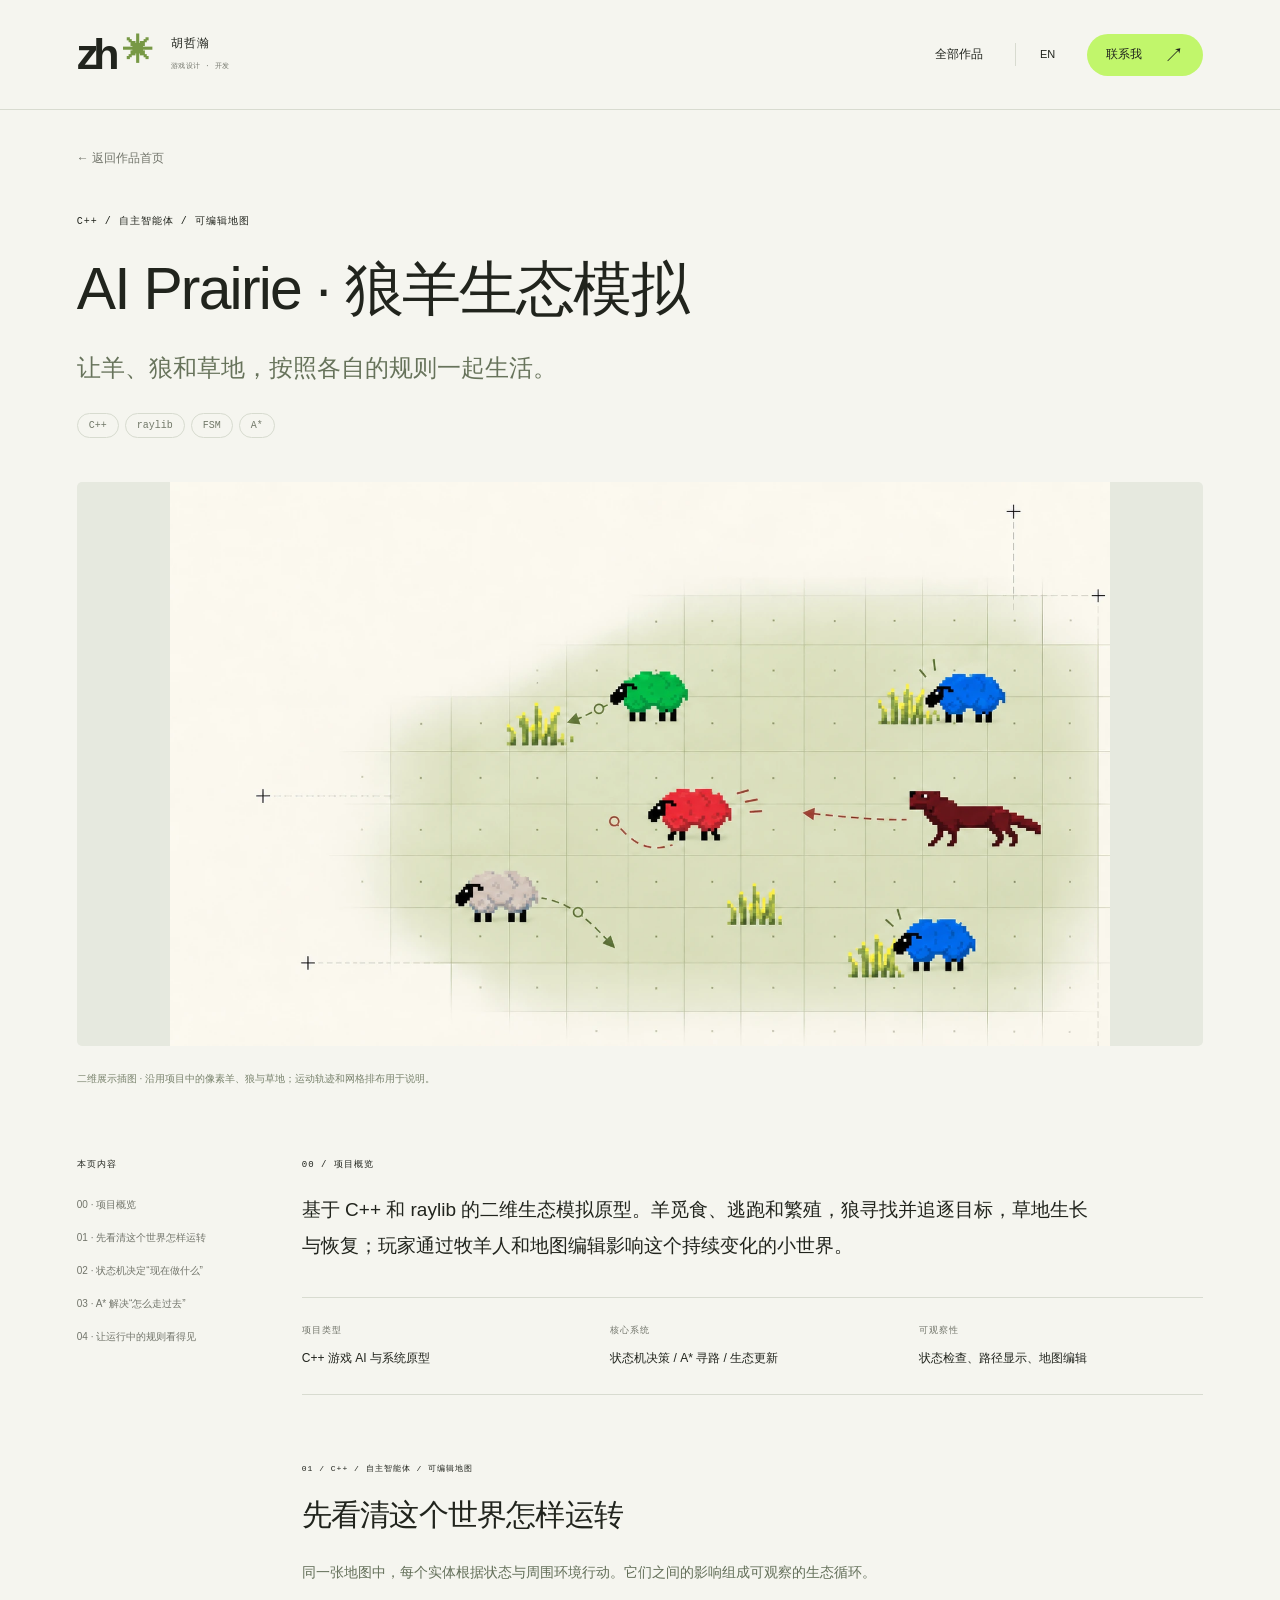
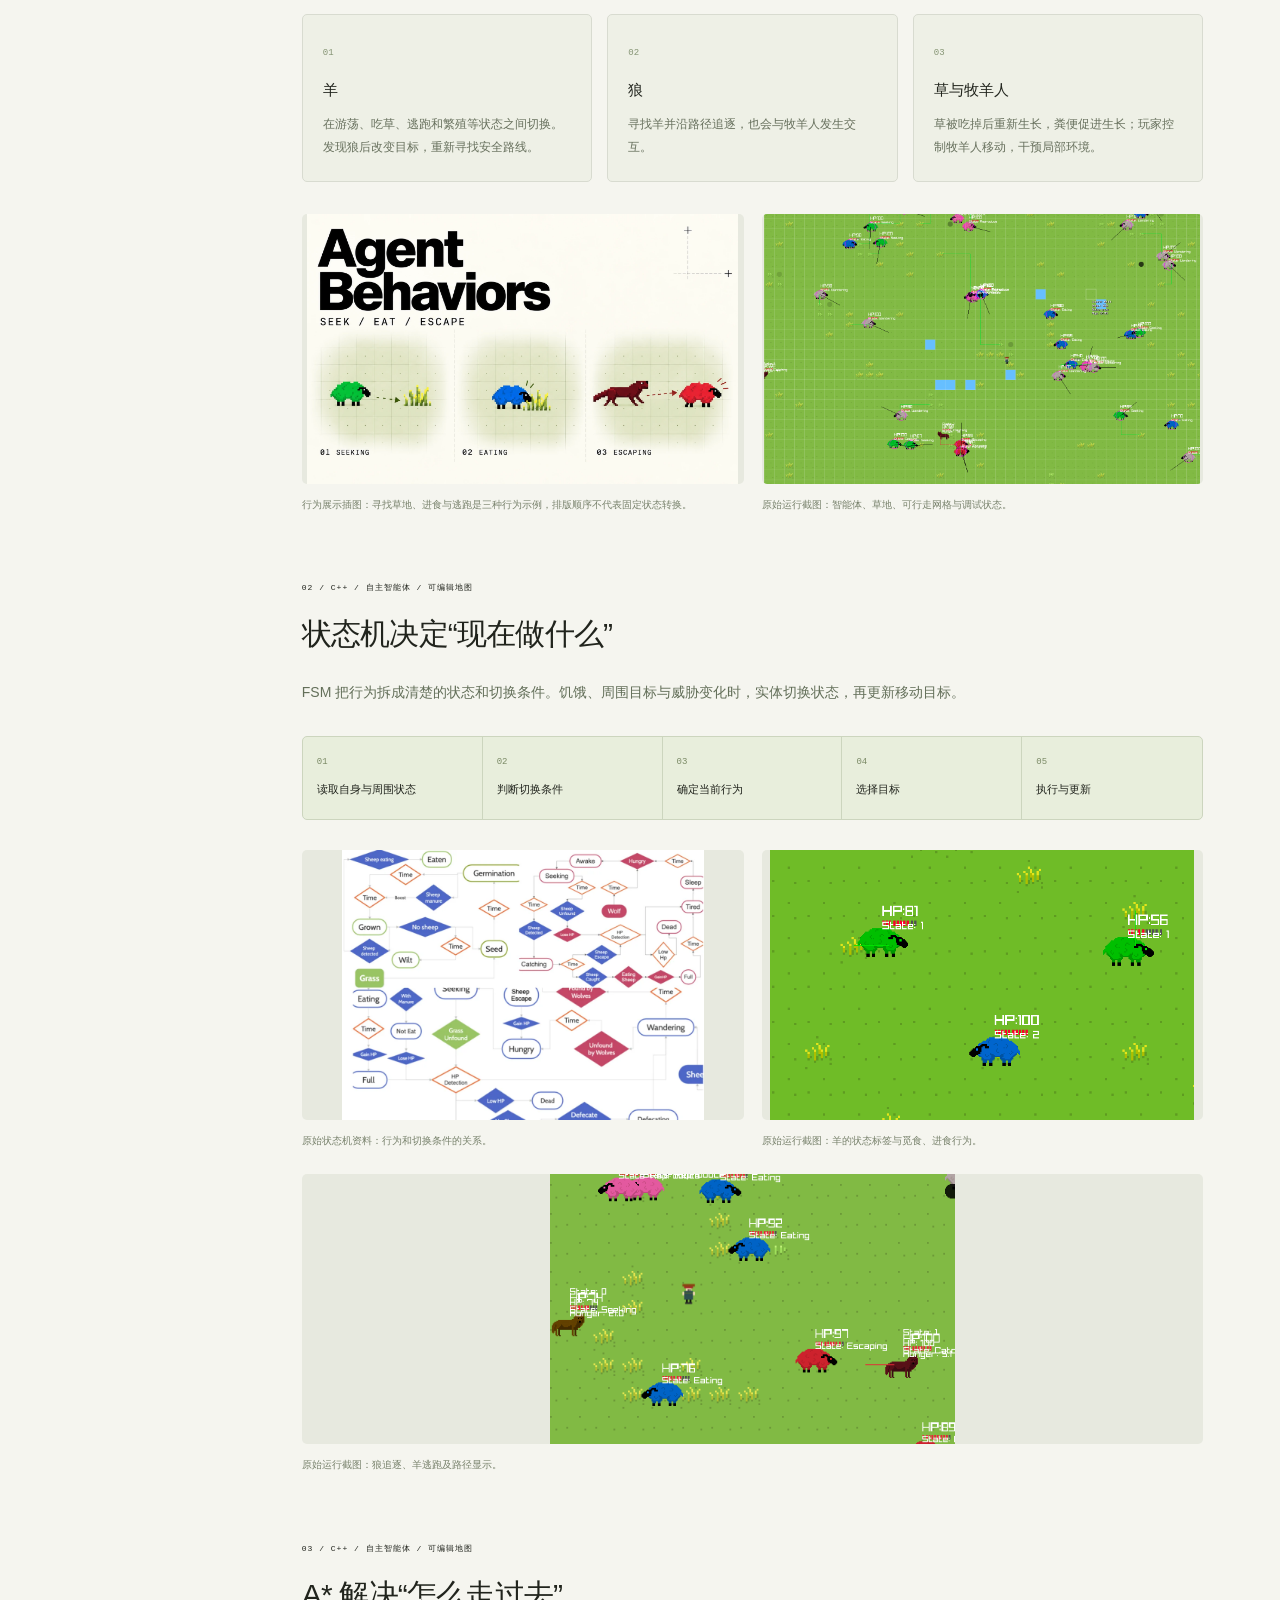
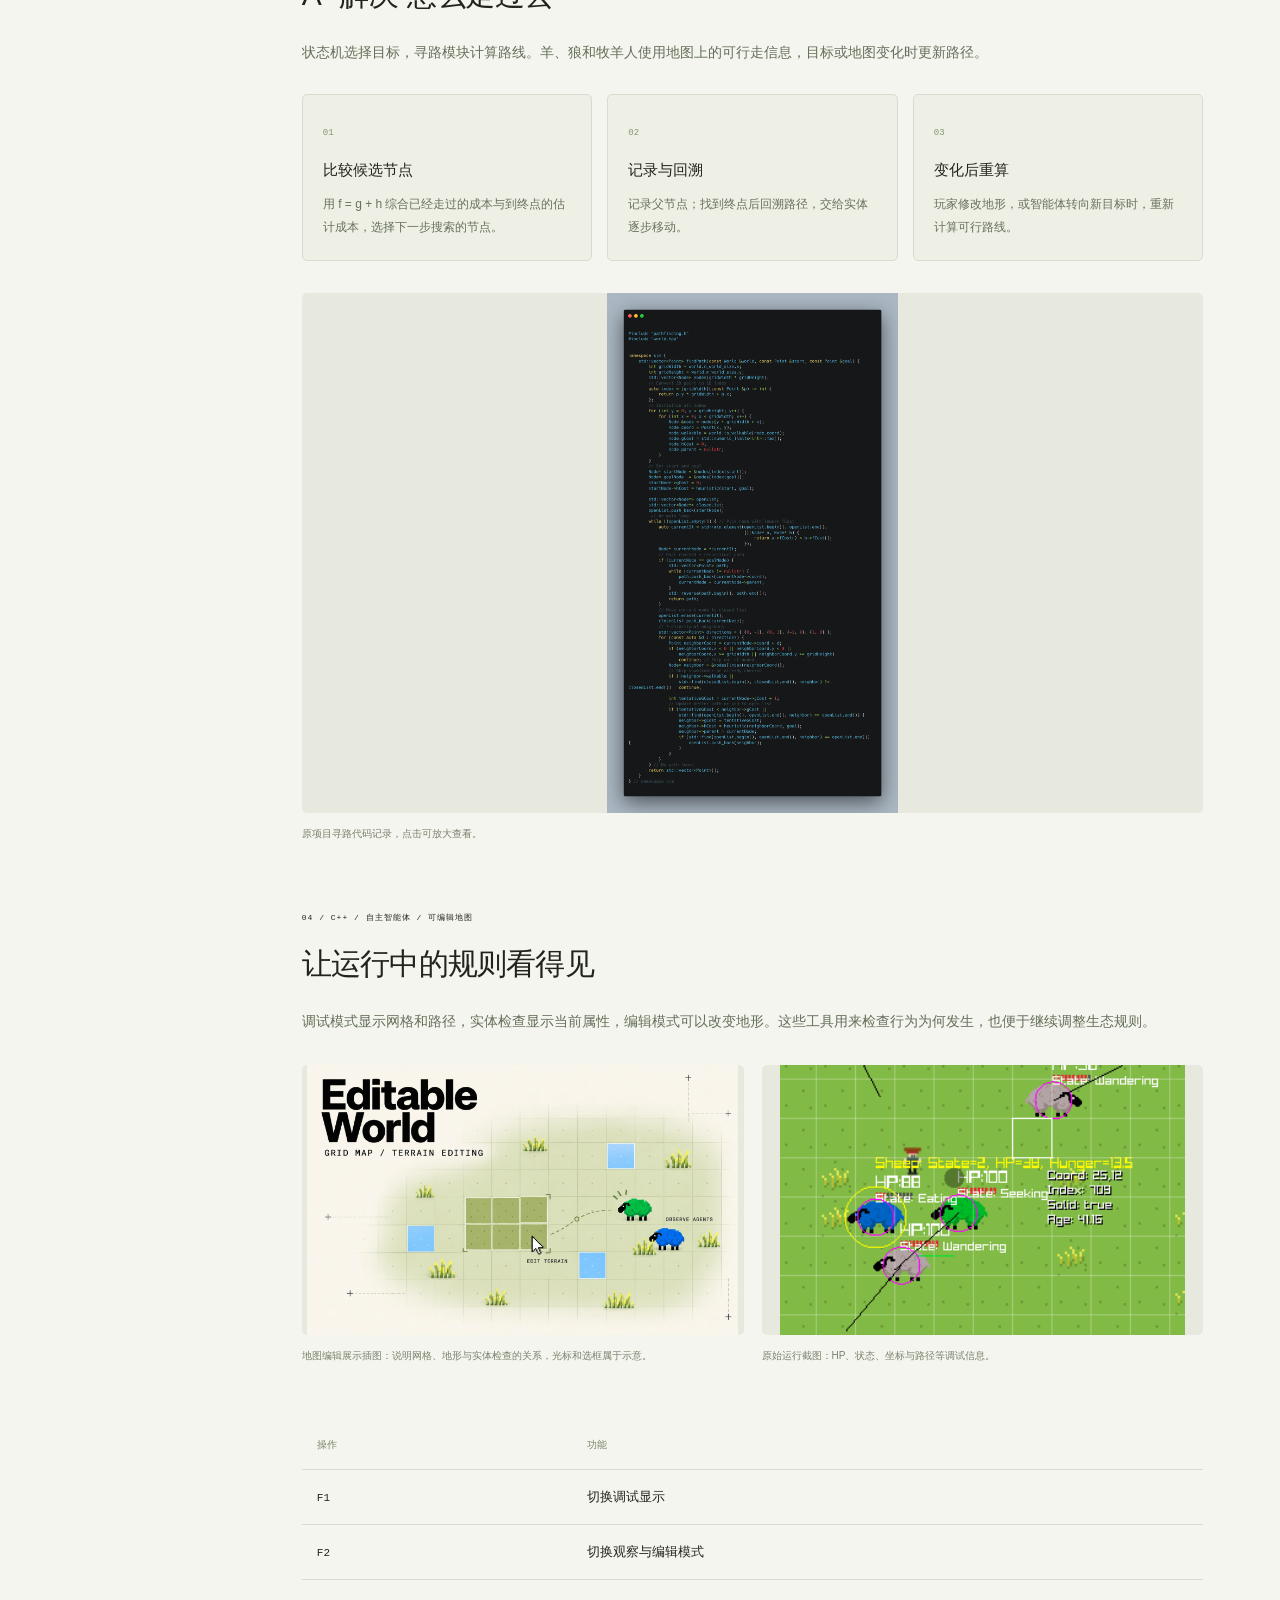
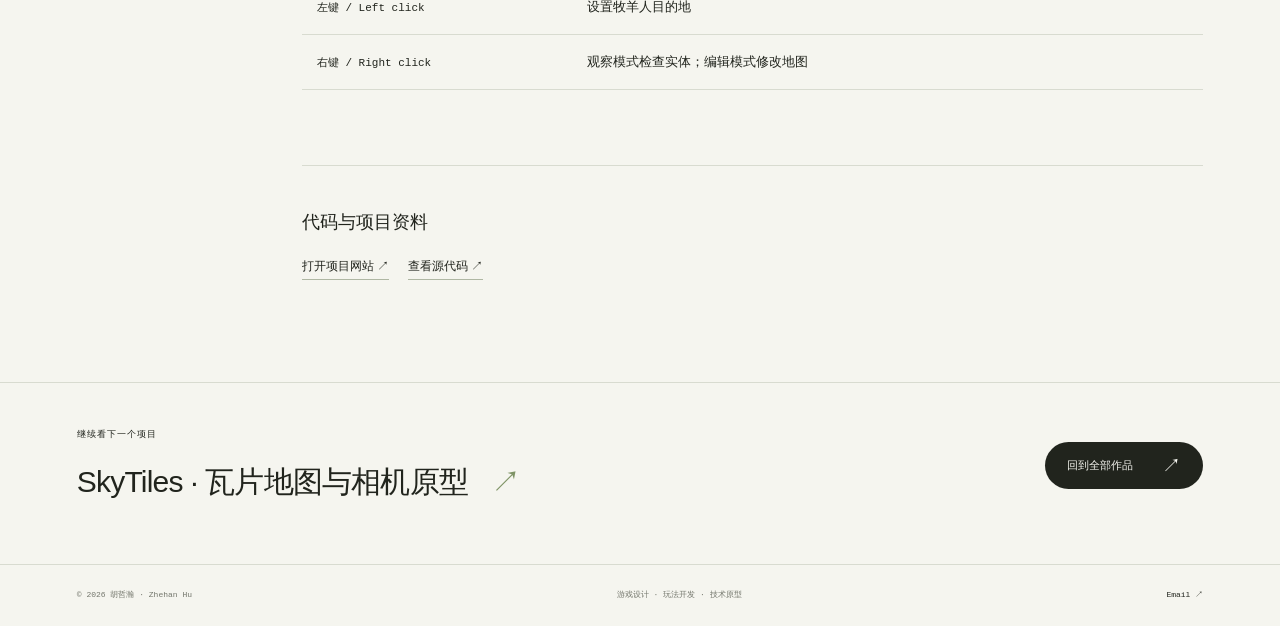
==== projects/ai-prairie.html @ 46b0c138 "同步六个静态详情页的新配图与迭代内容" ====
<!doctype html>
<html lang="zh-CN"><head><meta charset="utf-8"><meta name="viewport" content="width=device-width,initial-scale=1"><meta name="theme-color" content="#f5f5ef"><meta name="description" content="基于 C++ 和 raylib 的二维生态模拟原型。羊觅食、逃跑和繁殖，狼寻找并追逐目标，草地生长与恢复；玩家通过牧羊人和地图编辑影响这个持续变化的小世界。"><meta property="og:title" content="AI Prairie · 狼羊生态模拟 · 胡哲瀚"><meta property="og:description" content="让羊、狼和草地，按照各自的规则一起生活。"><title>AI Prairie · 狼羊生态模拟 · 胡哲瀚的作品集</title><link rel="icon" type="image/svg+xml" href="../assets/icon.svg"><link rel="stylesheet" href="../style.css"><link rel="stylesheet" href="../project.css"></head>
<body data-project="prairie"><div id="case-app"><a class="skip" href="#overview">跳到项目内容</a><header class="header wrap case-header"><a class="brand" href="../index.html" aria-label="返回作品首页"><span class="brand-symbol">zh<span>✳</span></span><span class="brand-name">胡哲瀚<br><small>游戏设计 · 开发</small></span></a><nav aria-label="主导航"><a href="../index.html#work">全部作品</a><button class="language" id="case-language" type="button" aria-label="Switch to English">EN</button><a class="contact-nav" href="../index.html#contact"><span>联系我</span><span aria-hidden="true">↗</span></a></nav></header>
    <main><div class="case-top wrap"><a class="case-back" href="../index.html#work">← 返回作品首页</a><div class="eyebrow">C++ / 自主智能体 / 可编辑地图</div><h1>AI Prairie · 狼羊生态模拟</h1><p class="case-summary">让羊、狼和草地，按照各自的规则一起生活。</p><div class="tags"><span class="tag">C++</span><span class="tag">raylib</span><span class="tag">FSM</span><span class="tag">A*</span></div></div>
    <div class="case-hero wrap"><figure class="case-figure"><button class="zoom-image" type="button" data-full-src="../assets/projects/prairie-hero-display.webp" data-caption="二维展示插图 · 沿用项目中的像素羊、狼与草地；运动轨迹和网格排布用于说明。" aria-label="放大图片: 二维展示插图 · 沿用项目中的像素羊、狼与草地；运动轨迹和网格排布用于说明。"><img src="../assets/projects/prairie-hero-display.webp" alt="二维展示插图 · 沿用项目中的像素羊、狼与草地；运动轨迹和网格排布用于说明。" fetchpriority="high" decoding="async"><span aria-hidden="true">放大图片 ↗</span></button><figcaption>二维展示插图 · 沿用项目中的像素羊、狼与草地；运动轨迹和网格排布用于说明。</figcaption></figure></div>
    <div class="case-layout wrap"><aside class="case-sidebar"><nav aria-label="本页内容"><span class="eyebrow">本页内容</span><a href="#overview">00 · 项目概览</a><a href="#world">01 · 先看清这个世界怎样运转</a><a href="#fsm">02 · 状态机决定“现在做什么”</a><a href="#path">03 · A* 解决“怎么走过去”</a><a href="#inspection">04 · 让运行中的规则看得见</a></nav></aside>
    <div class="case-content"><section class="case-overview" id="overview"><div class="eyebrow">00 / 项目概览</div><p class="case-intro">基于 C++ 和 raylib 的二维生态模拟原型。羊觅食、逃跑和繁殖，狼寻找并追逐目标，草地生长与恢复；玩家通过牧羊人和地图编辑影响这个持续变化的小世界。</p><dl class="case-facts"><div><dt>项目类型</dt><dd>C++ 游戏 AI 与系统原型</dd></div><div><dt>核心系统</dt><dd>状态机决策 / A* 寻路 / 生态更新</dd></div><div><dt>可观察性</dt><dd>状态检查、路径显示、地图编辑</dd></div></dl></section>
    <section class="case-section" id="world"><div class="eyebrow">01 / C++ / 自主智能体 / 可编辑地图</div><h2>先看清这个世界怎样运转</h2><p class="case-lead">同一张地图中，每个实体根据状态与周围环境行动。它们之间的影响组成可观察的生态循环。</p><div class="case-cards"><div class="case-card"><span class="case-card-index">01</span><h3>羊</h3><p>在游荡、吃草、逃跑和繁殖等状态之间切换。发现狼后改变目标，重新寻找安全路线。</p></div><div class="case-card"><span class="case-card-index">02</span><h3>狼</h3><p>寻找羊并沿路径追逐，也会与牧羊人发生交互。</p></div><div class="case-card"><span class="case-card-index">03</span><h3>草与牧羊人</h3><p>草被吃掉后重新生长，粪便促进生长；玩家控制牧羊人移动，干预局部环境。</p></div></div><div class="case-gallery "><figure class="case-figure"><button class="zoom-image" type="button" data-full-src="../assets/projects/prairie-behaviors-display.webp" data-caption="行为展示插图：寻找草地、进食与逃跑是三种行为示例，排版顺序不代表固定状态转换。" aria-label="放大图片: 行为展示插图：寻找草地、进食与逃跑是三种行为示例，排版顺序不代表固定状态转换。"><img src="../assets/projects/prairie-behaviors-display.webp" alt="行为展示插图：寻找草地、进食与逃跑是三种行为示例，排版顺序不代表固定状态转换。" loading="lazy" decoding="async"><span aria-hidden="true">放大图片 ↗</span></button><figcaption>行为展示插图：寻找草地、进食与逃跑是三种行为示例，排版顺序不代表固定状态转换。</figcaption></figure><figure class="case-figure"><button class="zoom-image" type="button" data-full-src="../assets/projects/prairie-world-original.webp" data-caption="原始运行截图：智能体、草地、可行走网格与调试状态。" aria-label="放大图片: 原始运行截图：智能体、草地、可行走网格与调试状态。"><img src="../assets/projects/prairie-world-original.webp" alt="原始运行截图：智能体、草地、可行走网格与调试状态。" loading="lazy" decoding="async"><span aria-hidden="true">放大图片 ↗</span></button><figcaption>原始运行截图：智能体、草地、可行走网格与调试状态。</figcaption></figure></div></section><section class="case-section" id="fsm"><div class="eyebrow">02 / C++ / 自主智能体 / 可编辑地图</div><h2>状态机决定“现在做什么”</h2><p class="case-lead">FSM 把行为拆成清楚的状态和切换条件。饥饿、周围目标与威胁变化时，实体切换状态，再更新移动目标。</p><ol class="case-flow"><li><span>01</span>读取自身与周围状态</li><li><span>02</span>判断切换条件</li><li><span>03</span>确定当前行为</li><li><span>04</span>选择目标</li><li><span>05</span>执行与更新</li></ol><div class="case-gallery "><figure class="case-figure"><button class="zoom-image" type="button" data-full-src="../assets/projects/prairie-fsm.webp" data-caption="原始状态机资料：行为和切换条件的关系。" aria-label="放大图片: 原始状态机资料：行为和切换条件的关系。"><img src="../assets/projects/prairie-fsm.webp" alt="原始状态机资料：行为和切换条件的关系。" loading="lazy" decoding="async"><span aria-hidden="true">放大图片 ↗</span></button><figcaption>原始状态机资料：行为和切换条件的关系。</figcaption></figure><figure class="case-figure"><button class="zoom-image" type="button" data-full-src="../assets/projects/prairie-eating-original.webp" data-caption="原始运行截图：羊的状态标签与觅食、进食行为。" aria-label="放大图片: 原始运行截图：羊的状态标签与觅食、进食行为。"><img src="../assets/projects/prairie-eating-original.webp" alt="原始运行截图：羊的状态标签与觅食、进食行为。" loading="lazy" decoding="async"><span aria-hidden="true">放大图片 ↗</span></button><figcaption>原始运行截图：羊的状态标签与觅食、进食行为。</figcaption></figure><figure class="case-figure"><button class="zoom-image" type="button" data-full-src="../assets/projects/prairie-chase-original.webp" data-caption="原始运行截图：狼追逐、羊逃跑及路径显示。" aria-label="放大图片: 原始运行截图：狼追逐、羊逃跑及路径显示。"><img src="../assets/projects/prairie-chase-original.webp" alt="原始运行截图：狼追逐、羊逃跑及路径显示。" loading="lazy" decoding="async"><span aria-hidden="true">放大图片 ↗</span></button><figcaption>原始运行截图：狼追逐、羊逃跑及路径显示。</figcaption></figure></div></section><section class="case-section" id="path"><div class="eyebrow">03 / C++ / 自主智能体 / 可编辑地图</div><h2>A* 解决“怎么走过去”</h2><p class="case-lead">状态机选择目标，寻路模块计算路线。羊、狼和牧羊人使用地图上的可行走信息，目标或地图变化时更新路径。</p><div class="case-cards"><div class="case-card"><span class="case-card-index">01</span><h3>比较候选节点</h3><p>用 f = g + h 综合已经走过的成本与到终点的估计成本，选择下一步搜索的节点。</p></div><div class="case-card"><span class="case-card-index">02</span><h3>记录与回溯</h3><p>记录父节点；找到终点后回溯路径，交给实体逐步移动。</p></div><div class="case-card"><span class="case-card-index">03</span><h3>变化后重算</h3><p>玩家修改地形，或智能体转向新目标时，重新计算可行路线。</p></div></div><div class="case-gallery single"><figure class="case-figure"><button class="zoom-image" type="button" data-full-src="../assets/projects/prairie-path-code.webp" data-caption="原项目寻路代码记录，点击可放大查看。" aria-label="放大图片: 原项目寻路代码记录，点击可放大查看。"><img src="../assets/projects/prairie-path-code.webp" alt="原项目寻路代码记录，点击可放大查看。" loading="lazy" decoding="async"><span aria-hidden="true">放大图片 ↗</span></button><figcaption>原项目寻路代码记录，点击可放大查看。</figcaption></figure></div></section><section class="case-section" id="inspection"><div class="eyebrow">04 / C++ / 自主智能体 / 可编辑地图</div><h2>让运行中的规则看得见</h2><p class="case-lead">调试模式显示网格和路径，实体检查显示当前属性，编辑模式可以改变地形。这些工具用来检查行为为何发生，也便于继续调整生态规则。</p><div class="case-gallery "><figure class="case-figure"><button class="zoom-image" type="button" data-full-src="../assets/projects/prairie-editable-display.webp" data-caption="地图编辑展示插图：说明网格、地形与实体检查的关系，光标和选框属于示意。" aria-label="放大图片: 地图编辑展示插图：说明网格、地形与实体检查的关系，光标和选框属于示意。"><img src="../assets/projects/prairie-editable-display.webp" alt="地图编辑展示插图：说明网格、地形与实体检查的关系，光标和选框属于示意。" loading="lazy" decoding="async"><span aria-hidden="true">放大图片 ↗</span></button><figcaption>地图编辑展示插图：说明网格、地形与实体检查的关系，光标和选框属于示意。</figcaption></figure><figure class="case-figure"><button class="zoom-image" type="button" data-full-src="../assets/projects/prairie-debug-original.webp" data-caption="原始运行截图：HP、状态、坐标与路径等调试信息。" aria-label="放大图片: 原始运行截图：HP、状态、坐标与路径等调试信息。"><img src="../assets/projects/prairie-debug-original.webp" alt="原始运行截图：HP、状态、坐标与路径等调试信息。" loading="lazy" decoding="async"><span aria-hidden="true">放大图片 ↗</span></button><figcaption>原始运行截图：HP、状态、坐标与路径等调试信息。</figcaption></figure></div><div class="case-table-wrap"><table class="case-controls"><thead><tr><th scope="col">操作</th><th scope="col">功能</th></tr></thead><tbody><tr><th scope="row"><kbd>F1</kbd></th><td>切换调试显示</td></tr><tr><th scope="row"><kbd>F2</kbd></th><td>切换观察与编辑模式</td></tr><tr><th scope="row"><kbd>左键 / Left click</kbd></th><td>设置牧羊人目的地</td></tr><tr><th scope="row"><kbd>右键 / Right click</kbd></th><td>观察模式检查实体；编辑模式修改地图</td></tr></tbody></table></div></section>
    
    <section class="case-resources"><h2>代码与项目资料</h2><div class="project-links"><a href="https://ecosystemhu.creght.site/" target="_blank" rel="noopener noreferrer">打开项目网站 ↗</a><a href="https://github.com/siempre-2004/EcoSystem_VisualStudio" target="_blank" rel="noopener noreferrer">查看源代码 ↗</a></div></section></div></div>
    <section class="case-next wrap"><div><div class="eyebrow">继续看下一个项目</div><a class="case-next-title" href="./skytiles.html">SkyTiles · 瓦片地图与相机原型 <span aria-hidden="true">↗</span></a></div><a class="button dark" href="../index.html#work">回到全部作品 <span aria-hidden="true">↗</span></a></section></main>
    <footer class="footer wrap"><span>© 2026 胡哲瀚 · Zhehan Hu</span><span>游戏设计 · 玩法开发 · 技术原型</span><a href="mailto:huzhehanhuzhehan@gmail.com">Email ↗</a></footer></div><dialog id="image-dialog" class="image-dialog" aria-labelledby="lightbox-caption"><div class="lightbox-toolbar"><span id="lightbox-count"></span><button type="button" id="lightbox-close" aria-label="关闭图片">×</button></div><img id="lightbox-image" alt=""><p id="lightbox-caption"></p><div class="lightbox-nav"><button id="lightbox-prev" type="button" aria-label="上一张图片">←</button><button id="lightbox-next" type="button" aria-label="下一张图片">→</button></div></dialog><script src="../project-data.js" defer></script><script src="../project.js" defer></script></body></html>
---- style.css ----
@charset "UTF-8";
:root{--paper:#f5f5ef;--ink:#21241d;--muted:#72756b;--line:#d8dbd0;--green:#c1f66b;--white:#fff;--mono:"SFMono-Regular",Consolas,"Liberation Mono",monospace;--serif:Georgia,"Times New Roman",serif;--sans:-apple-system,BlinkMacSystemFont,"Segoe UI",Arial,"PingFang SC","Microsoft YaHei",sans-serif}
*{box-sizing:border-box}html{scroll-behavior:smooth;scroll-padding-top:100px}body{margin:0;color:var(--ink);background:var(--paper);font:15px/1.6 var(--sans);-webkit-font-smoothing:antialiased}body.dialog-open{overflow:hidden}a{color:inherit;text-decoration:none}button,input{font:inherit}button{color:inherit;cursor:pointer}button,a{-webkit-tap-highlight-color:transparent}button:focus-visible,a:focus-visible,summary:focus-visible{outline:2px solid #56822b;outline-offset:5px}button{border:0}button:disabled{cursor:default}img{max-width:100%;display:block}::selection{background:var(--green);color:var(--ink)}.wrap{max-width:1440px;margin-inline:auto;padding-inline:6%}.skip{position:absolute;left:24px;top:-100px;z-index:20;background:var(--ink);color:white;padding:12px}.skip:focus{top:12px}.header{min-height:110px;display:flex;align-items:center;justify-content:space-between;gap:30px}.brand{display:flex;align-items:center;gap:18px}.brand-symbol{font-size:43px;font-weight:750;letter-spacing:-5px;line-height:1}.brand-symbol>span{font-size:30px;display:inline-block;margin-left:8px;transform:translateY(-8px);color:#779845;letter-spacing:0}.brand-name{font:10px/1.7 var(--mono);letter-spacing:.8px}.brand-name small{font:8px var(--mono);color:var(--muted);letter-spacing:.4px}.header nav{display:flex;gap:32px;align-items:center;font-size:12px}.header nav>a{transition:opacity .2s}.header nav>a:hover{opacity:.58}.language{font-size:11px;background:none;border-left:1px solid var(--line);padding:3px 0 3px 24px}.contact-nav{display:flex;gap:22px;align-items:center;background:var(--green);padding:11px 19px;border-radius:30px}.contact-nav>span:last-child{font-size:20px;line-height:1}.hero{padding-top:48px;display:grid;grid-template-columns:.95fr 1.05fr;column-gap:0;position:relative}.hero-copy{padding-top:45px;position:relative;z-index:2;pointer-events:none}.hero-copy a{pointer-events:auto}.eyebrow{font:9px/1.6 var(--mono);letter-spacing:1.45px;display:flex;align-items:center;gap:12px}.tiny-cross{font-size:19px;line-height:1;color:#5c763b}.hero h1{font:clamp(56px,6.3vw,94px)/1.03 var(--serif);letter-spacing:-5px;margin:30px -45px 25px 0;font-weight:400}.hero h1 em{position:relative;font-weight:400}.hero h1 em:after{content:"";display:block;position:absolute;height:10px;background:var(--green);bottom:4px;left:2px;right:-5px;z-index:-1;transform:rotate(-3deg)}.hero-intro{font-size:14px;line-height:1.85;max-width:325px;color:#62665b}.hero-actions{display:flex;gap:24px;align-items:center;margin-top:34px}.button{display:inline-flex;gap:29px;align-items:center;padding:14px 22px;border-radius:30px;font-size:11px}.button.dark{background:var(--ink);color:var(--paper)}.button.dark:hover{background:#424937}.button span:last-child{font-size:19px;line-height:1}.hero-note{font:9px/1.8 var(--mono);color:var(--muted)}.playground{margin:0 -18px 0 0;position:relative;min-width:0;align-self:start}.scene-top{display:flex;align-items:center;justify-content:space-between;gap:10px;padding:12px 10px;font:8px var(--mono);letter-spacing:.8px;color:var(--muted)}.scene-top>span:first-child{display:flex;align-items:center;gap:7px}.live-dot{display:inline-block;width:5px;height:5px;background:#78a245;border-radius:50%;box-shadow:0 0 0 4px #c1f66b32}.playground canvas{display:block;width:100%;height:425px;outline:none;cursor:crosshair;touch-action:pan-y;border-radius:12px}.playground canvas:focus-visible{outline:1px solid #9bb97e;outline-offset:-3px}.playground.is-playing canvas{touch-action:none}.scene-sticker{position:absolute;right:0;top:70px;font:italic 22px/1.05 var(--serif);transform:rotate(8deg);pointer-events:none;color:#687753}.scene-sticker em{font-weight:400}.scene-sticker svg{width:60px;display:block;transform:rotate(25deg);margin-left:-23px}.scene-sticker path{fill:none;stroke:#687753;stroke-width:1.4;stroke-linecap:round}.scene-controls{display:flex;align-items:center;justify-content:center;gap:12px;position:relative;margin-top:-5px}.play-button{display:flex;align-items:center;gap:10px;background:var(--green);border-radius:30px;padding:12px 21px;font-size:11px;transition:transform .2s,background .2s}.play-button:hover{transform:translateY(-2px);background:#b3ed57}.play-icon{font-size:10px}.mesh-toggle{font-size:10px;background:none;padding:8px 5px;display:flex;align-items:center;gap:6px;color:var(--muted)}.mesh-toggle[aria-pressed=true]{color:#3d681d}.motion-toggle{font-size:10px;background:none;padding:8px;color:var(--muted)}.playground figcaption{display:flex;justify-content:space-between;gap:12px;padding:20px 10px 0;color:#83877b;font:8px/1.7 var(--mono)}.coordinates{white-space:nowrap}.scene-hud{position:absolute;top:47px;left:12px;display:flex;align-items:center;gap:8px;font:10px var(--mono);background:#f5f5efdd;border:1px solid var(--line);backdrop-filter:blur(5px);padding:8px 12px;border-radius:8px}.scene-hud[hidden]{display:none}.hud-icon{color:#78a245}.hud-label{font-size:7px;color:var(--muted);letter-spacing:.7px}.scene-hud button{background:none;font:9px var(--mono);margin-left:12px;padding:4px}.scene-message{position:absolute;top:46%;left:50%;transform:translate(-50%,-50%);text-align:center;font:12px/1.7 var(--mono);padding:17px 25px;max-width:90%;width:max-content;pointer-events:none;background:#f5f5eff2;border:1px solid var(--line);border-radius:12px;opacity:0;transition:opacity .3s;box-shadow:0 10px 45px #242c1710;z-index:4}.scene-message.visible{opacity:1}.hero-footer{grid-column:1/-1;margin-top:47px;padding:25px 0 24px;border-top:1px solid var(--line);display:flex;justify-content:space-between;font:8px var(--mono);letter-spacing:1px;color:var(--muted)}.hero-footer>span:last-child{display:flex;align-items:center;gap:27px}.asterisk{font-size:23px;color:#83986a}.work{padding-top:97px;padding-bottom:90px}.section-heading{display:flex;justify-content:space-between;gap:30px;align-items:end}.section-heading h2{margin:15px 0 0;font:normal clamp(42px,4.6vw,66px)/1.07 var(--serif);letter-spacing:-2.7px}h2 em{font-weight:400}.section-heading>p{font-size:11px;line-height:1.8;color:var(--muted);padding-bottom:2px}.filters{display:flex;gap:25px;flex-wrap:wrap;margin:34px 0 32px;padding-bottom:16px;border-bottom:1px solid var(--line)}.filters button{background:none;font-size:10px;padding:4px 0;color:var(--muted);position:relative}.filters button.active{color:var(--ink)}.filters button.active:after{content:"";position:absolute;bottom:-17px;left:0;right:0;height:2px;background:var(--ink)}.filters sup{font:7px var(--mono);margin-left:2px}.project-grid{display:grid;grid-template-columns:1fr 1fr;gap:49px 30px}.project{min-width:0;animation:reveal .4s ease both}.project[hidden]{display:none}.project.featured{grid-column:1/-1;display:grid;grid-template-columns:1.17fr 1fr;gap:45px;margin-bottom:4px;align-items:center}.project.featured .project-image{height:370px}.project-image{position:relative;overflow:hidden;display:block;width:100%;height:290px;background:#e4e8dc;border-radius:5px;cursor:pointer;text-align:left;padding:0}.project-image img{width:100%;height:100%;object-fit:cover;transition:transform .7s cubic-bezier(.2,.6,.3,1);filter:saturate(.76)}.project-image:hover img{transform:scale(1.045);filter:saturate(1)}.image-fade{position:absolute;inset:0;background:linear-gradient(180deg,#0000 45%,#0002)}.image-number{position:absolute;left:18px;top:16px;min-width:28px;text-align:center;padding:5px 7px;background:#f5f5efd9;border-radius:30px;font:8px var(--mono);backdrop-filter:blur(8px)}.image-action{position:absolute;right:17px;bottom:17px;width:38px;height:38px;display:grid;place-content:center;background:var(--paper);border-radius:50%;font-size:23px;transition:transform .25s}.project-image:hover .image-action{transform:rotate(45deg)}.project-meta{display:flex;justify-content:space-between;gap:16px;margin-top:19px;align-items:center;font:8px var(--mono);color:var(--muted);letter-spacing:.6px}.project.featured .project-meta{margin-top:0}.project h3{font:normal 31px/1.15 var(--serif);letter-spacing:-1px;margin:11px 0 12px}.project.featured h3{font-size:51px;letter-spacing:-2px;max-width:360px;margin-top:18px}.project-description{font-size:12px;line-height:1.85;color:#6c7064;margin:0 0 16px;max-width:400px}.tags{display:flex;flex-wrap:wrap;gap:6px;font:8px var(--mono)}.tag{border:1px solid #d7dbcf;border-radius:20px;padding:4px 8px;color:#717868}.project-links{display:flex;gap:19px;align-items:center;margin-top:17px;font-size:10px}.project-links a,.project-links button{border-bottom:1px solid #afb7a3;padding:3px 0;background:none;font:inherit;display:inline-block}.project-links a:hover,.project-links button:hover{color:#5c7833;border-color:#5c7833}.featured .project-links{margin-top:25px}.mesh-art{background:#dfe6d4;position:relative;color:#53634b}.mesh-art svg{width:100%;height:100%}.mesh-art .mesh-art-caption{position:absolute;left:25px;bottom:21px;font:8px var(--mono);letter-spacing:1px}.art-image{object-fit:cover}.work-bottom{border-top:1px solid var(--line);margin-top:48px;padding-top:23px;display:flex;justify-content:space-between;gap:20px;font-size:10px;color:var(--muted)}.work-bottom>a{color:var(--ink)}.about{background:#e9ecdf;padding:90px 0;overflow:hidden}.about-layout{display:grid;grid-template-columns:.8fr 1fr;gap:13%;align-items:center}.about-visual{position:relative;max-width:340px;margin-left:26px}.portrait-frame{position:relative;transform:rotate(-4deg);padding:10px;background:var(--paper);box-shadow:0 12px 30px #39432312}.portrait-frame img{height:360px;width:100%;object-fit:cover;object-position:center 30%;filter:saturate(.7)}.portrait-tape{position:absolute;top:-13px;left:39%;width:100px;height:30px;background:#c1f66bb3;transform:rotate(12deg)}.portrait-note{font:italic 23px var(--serif);display:block;text-align:right;margin:23px -9px 0 0;transform:rotate(-3deg)}.orbit-label{font:8px var(--mono);letter-spacing:2px;position:absolute;left:-65px;top:50%;transform:rotate(-90deg)}.about h2{font:normal clamp(40px,4.2vw,58px)/1.07 var(--serif);letter-spacing:-2px;margin:21px 0 24px}.about-copy>p{font-size:12px;line-height:1.9;color:#656d59;max-width:470px}.about-copy>p.music-note{font:italic 16px/1.6 var(--serif);color:#5c6a4c;margin-top:20px}.skill-rows{display:flex;gap:40px;border-top:1px solid #cdd3c0;margin:27px 0 20px;padding-top:22px}.skill-rows>div>span{font:7px var(--mono);letter-spacing:1px;color:#808773}.skill-rows p{font-size:10px;line-height:1.9;margin:8px 0 0}.text-link{display:inline-block;font-size:10px;padding:4px 0;border-bottom:1px solid #a8b294}.contact{padding-top:90px;padding-bottom:78px}.contact-main{display:flex;align-items:center;justify-content:space-between;gap:25px}.contact h2{font:normal clamp(45px,5.3vw,76px)/1.08 var(--serif);letter-spacing:-3px;margin:22px 0 28px}.contact-orb{width:98px;height:98px;display:grid;place-items:center;background:var(--green);border-radius:50%;margin-right:20px;flex-shrink:0;transition:transform .3s}.contact-orb span{font-size:52px;font-weight:200;line-height:1;transition:transform .3s}.contact-orb:hover{transform:scale(1.06)}.contact-orb:hover span{transform:rotate(45deg)}.contact-bottom{display:flex;justify-content:space-between;gap:20px;align-items:center}.email{font-size:14px;padding:5px 0;border-bottom:1px solid #b7beaa;word-break:break-word}.contact-bottom>p{font-size:10px;color:var(--muted);line-height:1.9;max-width:200px}.footer{display:flex;justify-content:space-between;gap:20px;align-items:center;padding-top:24px;padding-bottom:25px;border-top:1px solid var(--line);font:8px/1.6 var(--mono);color:var(--muted)}.footer>a{color:var(--ink)}.project-dialog{width:min(850px,92vw);max-height:90vh;padding:0;border:0;border-radius:12px;color:var(--ink);background:var(--paper);box-shadow:0 30px 100px #0004}.project-dialog::backdrop{background:#1a2419aa;backdrop-filter:blur(5px)}.dialog-close{position:sticky;top:16px;float:right;margin:16px 16px -54px 0;width:38px;height:38px;background:var(--paper);border:1px solid var(--line);border-radius:50%;font-size:25px;z-index:2;line-height:1}.dialog-image{width:100%;height:310px;object-fit:cover;background:#e4e8dc}.dialog-body{padding:32px 40px 40px}.dialog-body .eyebrow{font-size:9px}.dialog-body h2{font:43px/1.1 var(--serif);letter-spacing:-1.5px;margin:13px 0 20px}.dialog-body>p{font-size:13px;color:#626b57;line-height:1.9}.dialog-body ul{padding-left:18px;font-size:12px;color:#626b57;line-height:1.9;margin:18px 0 24px}.dialog-body .project-links{font-size:12px;gap:25px}.dialog-label{font:8px var(--mono);margin-top:25px;letter-spacing:1px}.photo-fallback{background:#dce5ce!important;display:grid;place-items:center}.photo-fallback:after{content:attr(data-label);font:italic 42px var(--serif);color:#6e8057}.photo-fallback img{display:none}.reveal{opacity:0;transform:translateY(18px);transition:opacity .7s,transform .7s}.reveal.in-view{opacity:1;transform:translateY(0)}@keyframes reveal{from{opacity:0;transform:translateY(12px)}to{opacity:1;transform:translateY(0)}}
html[lang=zh-CN] h1{font:500 clamp(46px,5.4vw,76px)/1.25 var(--sans);letter-spacing:-2px}html[lang=zh-CN] .about h2,html[lang=zh-CN] .contact h2{font-family:var(--sans);font-size:clamp(34px,4.3vw,60px);line-height:1.3;letter-spacing:-2px}html[lang=zh-CN] .section-heading h2{font-family:var(--sans);font-size:49px;letter-spacing:-1px}html[lang=zh-CN] .hero-intro{font-size:13px}html[lang=zh-CN] .project h3{font-family:var(--sans);font-size:26px}html[lang=zh-CN] .project.featured h3{font-size:37px}html[lang=zh-CN] .eyebrow{letter-spacing:1px}html[lang=zh-CN] h2 em,html[lang=zh-CN] h1 em{font-style:normal}
@media(min-width:1440px){.hero h1{font-size:96px}.playground canvas{height:470px}.hero-copy{padding-top:50px}}
@media(max-width:1050px){.wrap{padding-inline:5%}.header nav{gap:22px}.hero{padding-top:24px}.hero h1{font-size:70px;letter-spacing:-4px}.hero-intro{max-width:290px;font-size:12px}.hero-copy{padding-top:35px}.playground canvas{height:365px}.scene-sticker{font-size:18px;right:0;top:57px}.hero-actions{gap:17px}.button{padding:13px 18px;gap:18px}.hero-note{font-size:8px}.hero-footer{margin-top:35px}.project.featured{gap:30px}.project.featured .project-image{height:330px}.project.featured h3{font-size:44px}.project-image{height:245px}.about-layout{gap:9%}.about-visual{margin-left:17px}.portrait-frame img{height:300px}.skill-rows{gap:24px}.coordinates{display:none}}
@media(max-width:760px){html{scroll-padding-top:25px}.wrap{padding-inline:6%}.header{min-height:85px;gap:16px}.brand{gap:10px}.brand-symbol{font-size:38px}.brand-symbol>span{font-size:23px;margin-left:5px}.brand-name{font-size:8px}.brand-name small{font-size:6px}.header nav{gap:18px;font-size:10px}.header nav>a:nth-child(2){display:none}.contact-nav{padding:8px 12px;gap:10px}.language{padding-left:15px;font-size:10px}.hero{padding-top:19px;grid-template-columns:1fr}.hero-copy{padding-top:15px}.hero .eyebrow{font-size:8px;letter-spacing:1px}.hero h1{font-size:clamp(61px,11.8vw,87px);letter-spacing:-3.8px;margin:24px 0 21px}.hero-intro{max-width:360px;font-size:13px}.hero-actions{margin-top:25px;gap:25px}.hero-note{font-size:8px}.hero .playground{margin:30px -10px 0;max-width:none}.playground canvas{height:365px}.scene-top{font-size:7px}.scene-sticker{right:14px;top:54px}.scene-controls{margin-top:-9px}.playground figcaption{font-size:7px;padding-top:17px}.scene-hud{left:10px;font-size:9px}.scene-hud .hud-label{font-size:6px}.scene-hud button{margin-left:3px;font-size:8px}.hero-footer{margin-top:30px;padding:20px 0;font-size:7px;letter-spacing:.5px}.hero-footer>span:last-child{gap:14px}.asterisk{font-size:19px}.work{padding-top:61px;padding-bottom:55px}.section-heading{align-items:center}.section-heading h2{font-size:48px}.section-heading>p{font-size:9px;max-width:125px}.eyebrow{font-size:7px;letter-spacing:1px}.filters{gap:20px;margin-top:26px}.filters button{font-size:9px}.project-grid{gap:35px 20px}.project.featured{grid-template-columns:1fr;gap:19px;margin-bottom:3px}.project.featured .project-image{height:310px}.project.featured h3{font-size:40px;max-width:none;margin-top:12px}.project.featured .project-description{max-width:100%}.featured .project-links{margin-top:14px}.project-image{height:215px}.project h3{font-size:25px;letter-spacing:-.7px}.project-meta{font-size:6px;letter-spacing:.4px;gap:4px;margin-top:14px}.project-description{font-size:11px;line-height:1.7}.project-links{font-size:9px;gap:13px;flex-wrap:wrap}.tag{font-size:7px;padding:3px 6px}.image-number{left:12px;top:12px;font-size:7px}.image-action{width:30px;height:30px;right:10px;bottom:10px;font-size:19px}.work-bottom{font-size:9px;flex-direction:column;gap:9px;margin-top:34px;padding-top:20px}.about{padding:60px 0}.about-layout{grid-template-columns:1fr;gap:50px}.about-visual{max-width:250px;margin:0 auto}.portrait-frame img{height:300px}.portrait-note{font-size:21px}.orbit-label{left:-74px;font-size:7px}.about h2{font-size:47px}.about-copy>p{font-size:12px;max-width:100%}.skill-rows{gap:38px}.contact{padding-top:62px;padding-bottom:44px}.contact h2{font-size:49px;letter-spacing:-2.3px}.contact-orb{width:64px;height:64px;margin-right:0}.contact-orb span{font-size:36px}.email{font-size:11px}.contact-bottom>p{font-size:9px;max-width:120px}.footer{font-size:7px;gap:14px;flex-wrap:wrap;padding-top:21px;padding-bottom:22px}.footer>span:nth-child(2){order:3;width:100%;font-size:7px}.footer>a{margin-left:auto}.dialog-image{height:220px}.dialog-body{padding:25px}.dialog-body h2{font-size:33px}.dialog-body>p{font-size:12px}html[lang=zh-CN] .hero h1{font-size:57px;line-height:1.22}html[lang=zh-CN] .section-heading h2{font-size:38px}html[lang=zh-CN] .project.featured h3{font-size:32px}html[lang=zh-CN] .project h3{font-size:23px}html[lang=zh-CN] .contact h2{font-size:36px}html[lang=zh-CN] .about h2{font-size:40px}}
@media(max-width:430px){.header nav{gap:12px}.header nav>a:first-child{display:none}.hero h1{font-size:62px}.playground canvas{height:310px}.scene-top{font-size:6px}.scene-sticker{font-size:17px;right:8px;top:55px}.scene-hud .hud-label{display:none}.hero-footer{font-size:6px}.project-grid{grid-template-columns:1fr;gap:33px}.project-image{height:260px}.project-meta{font-size:8px}.project h3{font-size:31px}.project-description{font-size:12px}.project.featured .project-image{height:270px}.project-links{font-size:10px}.tag{font-size:8px}.section-heading h2{font-size:43px}.section-heading>p{font-size:8px;max-width:95px}.section-heading .eyebrow{font-size:6px}.contact h2{font-size:42px}.contact-bottom{align-items:start;flex-direction:column;gap:7px}.contact-bottom>p{max-width:none}.contact-bottom>p br{display:none}.contact-orb{width:55px;height:55px}.contact-orb span{font-size:30px}.scene-controls{gap:8px}.play-button{font-size:10px;padding:11px 17px}.mesh-toggle{font-size:9px}.playground figcaption{font-size:6.5px}html[lang=zh-CN] .hero h1{font-size:48px}}
@media(prefers-reduced-motion:reduce){html{scroll-behavior:auto}*,*:before,*:after{animation:none!important;transition:none!important}.reveal{opacity:1;transform:none}}
/* Readable Chinese copy and narrow-screen project links. */
html[lang=zh-CN] .brand-name{font-size:12px;letter-spacing:1px}html[lang=zh-CN] .brand-name small{font-size:7px;letter-spacing:.5px}html[lang=zh-CN] .hero-intro{line-height:2;max-width:380px}html[lang=zh-CN] .scene-sticker{font:italic 19px/1.5 var(--sans);max-width:105px}.project h3 a{color:inherit}.project-image:focus-visible{outline:2px solid #668c3e;outline-offset:4px}.project-links{flex-wrap:wrap}.project h3{overflow-wrap:anywhere}.project-description{max-width:100%}html[lang=zh-CN] .about-copy>p{line-height:2.05}@media(max-width:500px){html[lang=zh-CN] .scene-sticker{font-size:14px;max-width:75px}html[lang=zh-CN] .brand-name{font-size:10px}html[lang=zh-CN] .brand-name small{font-size:6px}}

.archive-link{margin-right:24px}

/* Keep designed project covers complete at every card size. */
.project-image.project-cover{background:#f5f1e8}
.project-image.project-cover img{object-fit:contain;filter:none}
.project-image.project-cover .image-fade{display:none}
.project-image.project-cover .image-number{left:auto;right:18px}

.project-group-heading{grid-column:1/-1;border-top:1px solid var(--line);padding-top:32px;margin-top:10px}.project-group-heading .eyebrow{font-size:10px}.project-group-heading p{margin:10px 0 0;color:var(--muted);font-size:12px}
---- project.css ----
/* Case studies share the homepage's paper, ink, green, and typography. */
.case-header{border-bottom:1px solid var(--line)}.case-back{display:inline-block;color:var(--muted);font-size:12px;margin-bottom:45px}.case-top{padding-top:35px;padding-bottom:44px}.case-top .eyebrow{font-size:10px;line-height:1.8}.case-top h1{font:normal clamp(40px,5.4vw,78px)/1.12 var(--serif);letter-spacing:-3px;max-width:1040px;margin:20px 0}.case-summary{font:normal clamp(18px,2.2vw,28px)/1.5 var(--serif);color:#67735b;max-width:750px;margin:20px 0 26px}.case-top .tags{font-size:10px}.case-top .tag{padding:6px 11px}.case-hero .case-figure{margin:0}.case-hero .zoom-image{height:clamp(290px,44vw,570px);background:#e6e9df}.case-hero .zoom-image img{object-fit:contain}.case-hero figcaption{padding-top:12px}.case-layout{display:grid;grid-template-columns:170px minmax(0,1fr);gap:55px;margin-top:70px}.case-sidebar nav{position:sticky;top:30px;display:grid;gap:16px}.case-sidebar .eyebrow{margin-bottom:8px;font-size:9px}.case-sidebar a{font-size:10px;line-height:1.7;color:var(--muted);max-width:160px}.case-sidebar a:hover{color:var(--ink)}.case-content{min-width:0}.case-overview{scroll-margin-top:30px}.case-overview>.eyebrow{font-size:9px}.case-intro{font-size:19px;line-height:1.9;margin:20px 0 32px;max-width:800px}.case-facts{display:grid;grid-template-columns:repeat(3,minmax(0,1fr));gap:24px;margin:0;padding:25px 0;border-block:1px solid var(--line)}.case-facts dt{font-size:9px;color:var(--muted);letter-spacing:1px;margin-bottom:10px}.case-facts dd{font-size:12px;line-height:1.85;margin:0}.case-section{margin-top:68px;scroll-margin-top:30px}.case-section>.eyebrow{font-size:8px;letter-spacing:.6px}.case-section h2{font:normal clamp(26px,2.7vw,38px)/1.3 var(--serif);letter-spacing:-1px;margin:17px 0 22px}.case-lead{font-size:14px;line-height:2;color:#636f59;margin:0 0 28px}.case-cards{display:grid;grid-template-columns:repeat(3,minmax(0,1fr));gap:15px;margin:25px 0 32px}.case-card{padding:23px 20px 21px;border:1px solid var(--line);border-radius:5px;background:#eef0e6}.case-card-index{font:9px var(--mono);color:#869575}.case-card h3{font-size:15px;font-weight:500;line-height:1.5;margin:17px 0 11px}.case-card p{font-size:12px;line-height:1.95;color:#67705d;margin:0}.case-gallery{display:grid;grid-template-columns:repeat(2,minmax(0,1fr));gap:24px 18px;margin:30px 0}.case-gallery.single{grid-template-columns:1fr}.case-gallery:has(>.case-figure:last-child:nth-child(3))>.case-figure:last-child{grid-column:1/-1}.case-figure{min-width:0;margin:0}.zoom-image{position:relative;display:flex;width:100%;height:270px;align-items:center;justify-content:center;overflow:hidden;background:#e7e9df;border:0;padding:0;border-radius:5px;cursor:zoom-in}.zoom-image img{display:block;width:100%;height:100%;object-fit:contain}.zoom-image>span{position:absolute;right:10px;bottom:10px;font-size:9px;background:#f5f5efed;border-radius:20px;padding:7px 10px;opacity:0;transition:opacity .2s}.zoom-image:hover>span,.zoom-image:focus-visible>span{opacity:1}.case-gallery.single .zoom-image{height:auto;min-height:180px;max-height:520px}.case-gallery.single img{max-height:520px;object-fit:contain}.case-figure figcaption{font-size:10px;line-height:1.85;color:#78826c;margin-top:12px}.case-comparison{margin:32px 0 38px}.case-comparison h3{font-size:18px;font-weight:500;line-height:1.5;margin-bottom:12px}.case-comparison>p{font-size:13px;line-height:2;color:#67705d}.case-comparison .case-gallery{margin-top:20px}.case-comparison .zoom-image{height:235px}.case-flow{list-style:none;padding:0;margin:30px 0;display:grid;grid-template-columns:repeat(5,minmax(0,1fr));border:1px solid #ccd5be;background:#e8eedc;border-radius:5px;overflow:hidden}.case-flow li{font-size:11px;line-height:1.75;padding:20px 14px;position:relative;border-right:1px solid #ccd5be}.case-flow li:last-child{border-right:0}.case-flow li>span{display:block;font:9px var(--mono);color:#7b8a66;margin-bottom:13px}.case-table-wrap{overflow-x:auto}.case-controls{width:100%;border-collapse:collapse;text-align:left;font-size:13px;margin:25px 0}.case-controls th,.case-controls td{padding:15px;border-bottom:1px solid var(--line);line-height:1.85}.case-controls thead{font-size:10px;color:#79856b}.case-controls th{font-weight:400}.case-controls tbody th{width:30%}.case-controls kbd{font:11px var(--mono);white-space:normal}.case-code{padding:25px;background:#263122;color:#dbebc7;border-radius:5px;overflow-x:auto;font:12px/1.95 var(--mono)}.case-resources{border-top:1px solid var(--line);padding:27px 0;margin-top:50px}.case-resources h2{font-size:18px;font-weight:500}.case-resources .project-links{font-size:12px;flex-wrap:wrap}.case-figure video{width:100%;max-height:600px;border-radius:5px;background:#172018}.case-next{display:flex;align-items:center;justify-content:space-between;gap:40px;border-top:1px solid var(--line);padding-block:45px 60px;margin-top:75px}.case-next .eyebrow{font-size:9px}.case-next-title{display:block;font:normal clamp(25px,3vw,42px)/1.3 var(--serif);letter-spacing:-1px;margin-top:16px;max-width:700px}.case-next-title>span{color:#7e9365;margin-left:15px}.case-next .button{flex-shrink:0;white-space:nowrap}.image-dialog{padding:20px;border:0;border-radius:10px;background:var(--paper);color:var(--ink);width:min(1260px,95vw);max-height:94dvh;box-shadow:0 30px 100px #0005;overflow:auto}.image-dialog::backdrop{background:#14200fe0;backdrop-filter:blur(5px)}.lightbox-toolbar{display:flex;align-items:center;justify-content:space-between;padding-bottom:12px;font:11px var(--mono);color:#7c876d}.lightbox-toolbar>button{width:36px;height:36px;border-radius:50%;font-size:25px;background:#e6ebda}.image-dialog>img{display:block;max-width:100%;width:auto;height:auto;max-height:70dvh;margin:auto;object-fit:contain}.image-dialog>p{font-size:12px;line-height:1.8;text-align:center;padding-inline:40px}.lightbox-nav{display:flex;justify-content:center;gap:20px;margin-top:12px}.lightbox-nav button{width:42px;height:36px;border:1px solid var(--line);border-radius:20px;background:none;font-size:18px}.dialog-open{overflow:hidden}html[lang=zh-CN] .case-top h1{font:500 clamp(36px,4.6vw,66px)/1.3 var(--sans);letter-spacing:-1.8px}html[lang=zh-CN] .case-summary{font-family:var(--sans);font-size:24px;line-height:1.65}html[lang=zh-CN] .case-section h2{font-family:var(--sans);font-size:30px;line-height:1.45;letter-spacing:-.8px}html[lang=zh-CN] .case-next-title{font-family:var(--sans);font-size:30px;line-height:1.5;letter-spacing:-.8px}
@media(max-width:1050px){.case-layout{grid-template-columns:135px minmax(0,1fr);gap:30px}.case-cards{grid-template-columns:1fr}.case-card{display:grid;grid-template-columns:26px minmax(0,1fr);gap:0 10px;padding:20px}.case-card-index{padding-top:5px}.case-card h3{margin:0 0 9px}.case-card p{grid-column:2}.case-gallery .zoom-image{height:225px}.case-comparison .zoom-image{height:180px}.case-flow li{padding:16px 10px}.case-flow{font-size:10px}}
@media(max-width:760px){.case-header nav>a:first-child{display:block}.case-top{padding-top:25px;padding-bottom:30px}.case-back{margin-bottom:32px;font-size:11px}.case-top h1{font-size:42px;letter-spacing:-1.6px}.case-top .eyebrow{font-size:8px}.case-top .tag{font-size:8px}.case-summary{font-size:22px}.case-hero .zoom-image{height:300px}.case-layout{grid-template-columns:1fr;gap:32px;margin-top:42px}.case-sidebar nav{position:static;display:flex;flex-wrap:wrap;gap:10px 18px;padding-block:15px;border-block:1px solid var(--line)}.case-sidebar .eyebrow{width:100%;margin:0 0 4px}.case-sidebar a{font-size:9px;max-width:none}.case-intro{font-size:16px;line-height:2;margin-top:18px}.case-facts{gap:18px}.case-facts dt{font-size:8px}.case-facts dd{font-size:11px}.case-section{margin-top:48px}.case-section h2{font-size:28px}.case-lead{font-size:13px;line-height:2}.case-gallery{gap:24px 14px}.case-gallery .zoom-image{height:210px}.case-comparison .zoom-image{height:185px}.case-flow{grid-template-columns:1fr;display:block}.case-flow li{display:flex;align-items:center;gap:18px;border-right:0;border-bottom:1px solid #ccd5be;padding:14px 18px;font-size:12px}.case-flow li:last-child{border-bottom:0}.case-flow li>span{margin:0}.case-next{flex-direction:column;align-items:start;gap:27px;margin-top:45px;padding-block:32px 45px}.case-next-title{font-size:30px}.case-next .button{font-size:10px}.zoom-image>span{opacity:1;font-size:8px}.case-figure figcaption{font-size:10px}.image-dialog{padding:12px}.image-dialog>p{padding-inline:10px}.case-controls th,.case-controls td{padding:12px 8px}html[lang=zh-CN] .case-top h1{font-size:38px;letter-spacing:-1.3px}html[lang=zh-CN] .case-summary{font-size:20px}html[lang=zh-CN] .case-section h2{font-size:25px}html[lang=zh-CN] .case-next-title{font-size:27px}}
@media(max-width:500px){.case-header nav{gap:12px}.case-header .contact-nav{display:none}.case-header .brand-name{font-size:10px}.case-top .case-summary{font-size:19px}.case-top h1{overflow-wrap:anywhere}.case-hero .zoom-image{height:245px}.case-gallery{grid-template-columns:1fr}.case-gallery .zoom-image{height:auto;min-height:150px;max-height:420px}.case-gallery .zoom-image img{max-height:420px}.case-comparison .zoom-image{height:auto}.case-facts{grid-template-columns:1fr;gap:18px}.case-facts>div{display:grid;grid-template-columns:72px 1fr;gap:10px}.case-facts dt{padding-top:3px;margin:0}.case-sidebar a{font-size:9px}.case-resources .project-links{gap:15px}.case-card{padding:18px 16px}.case-hero .zoom-image>span{font-size:8px}}
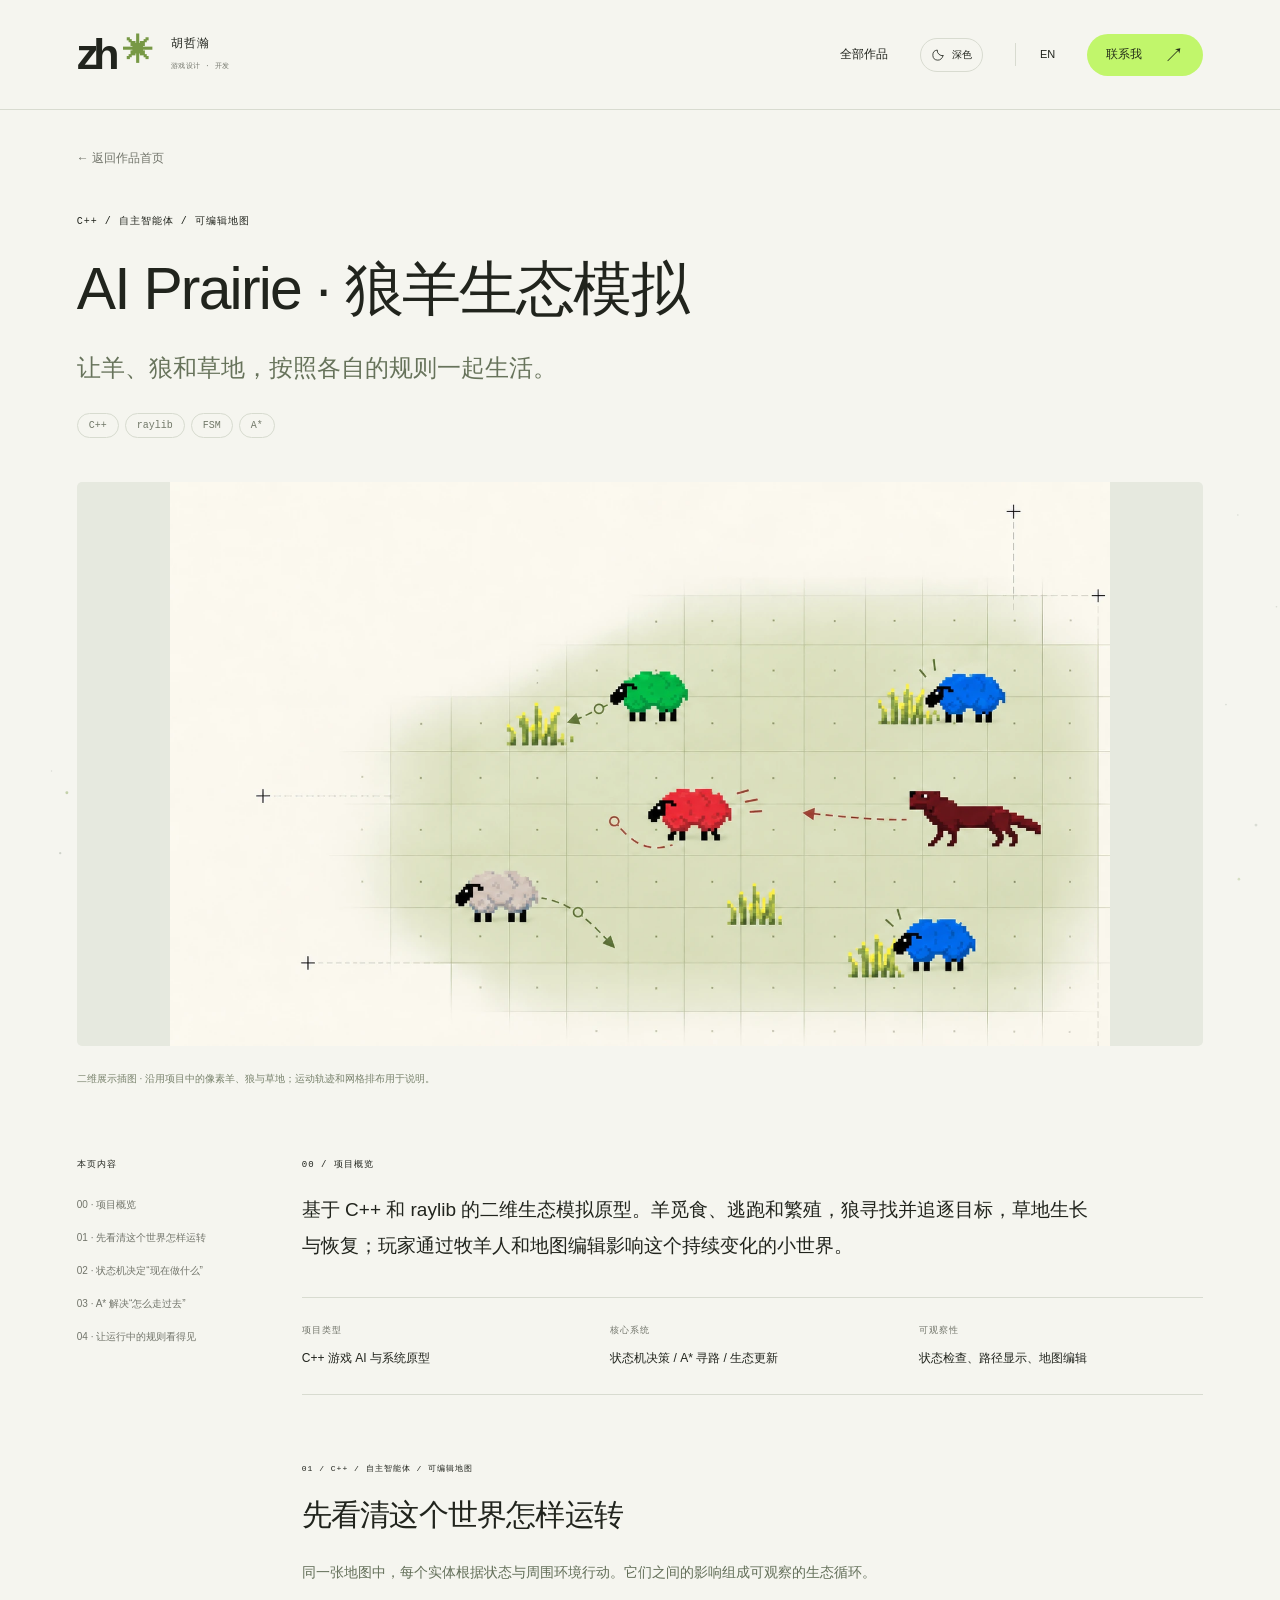
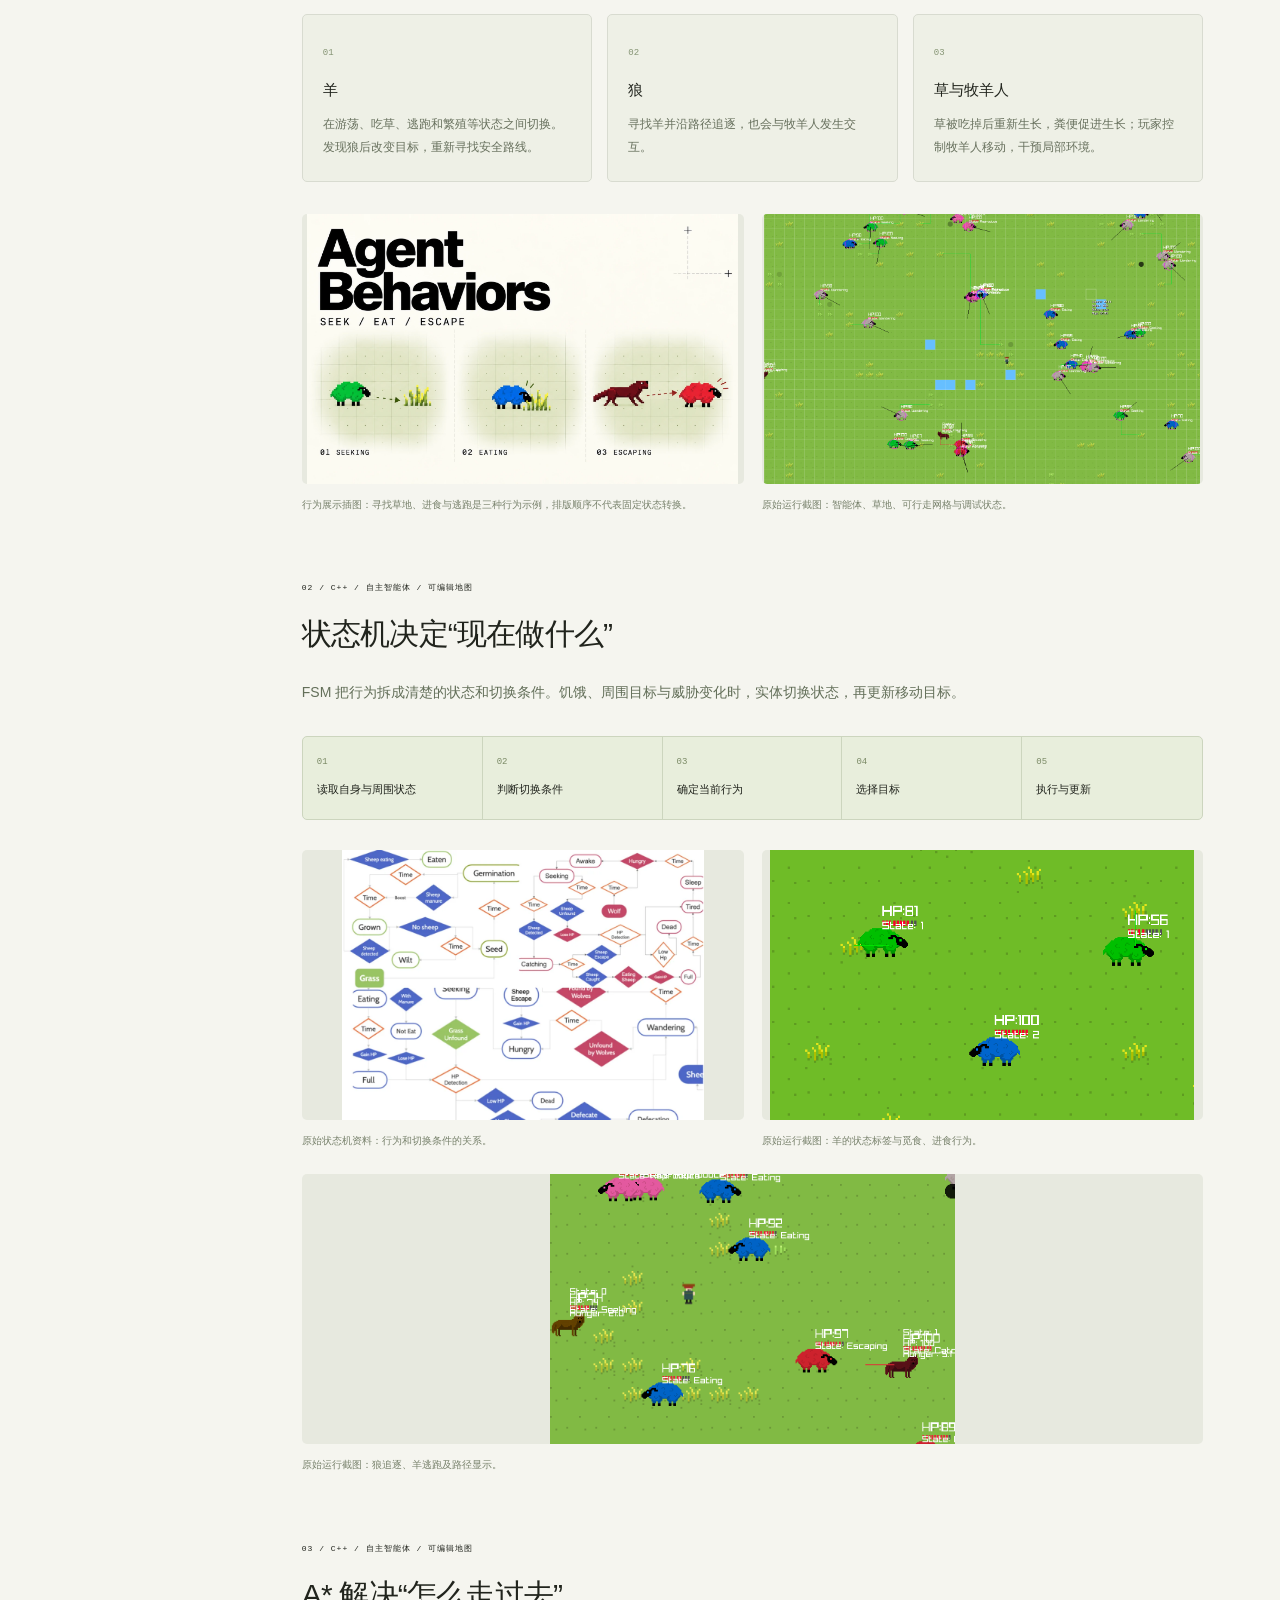
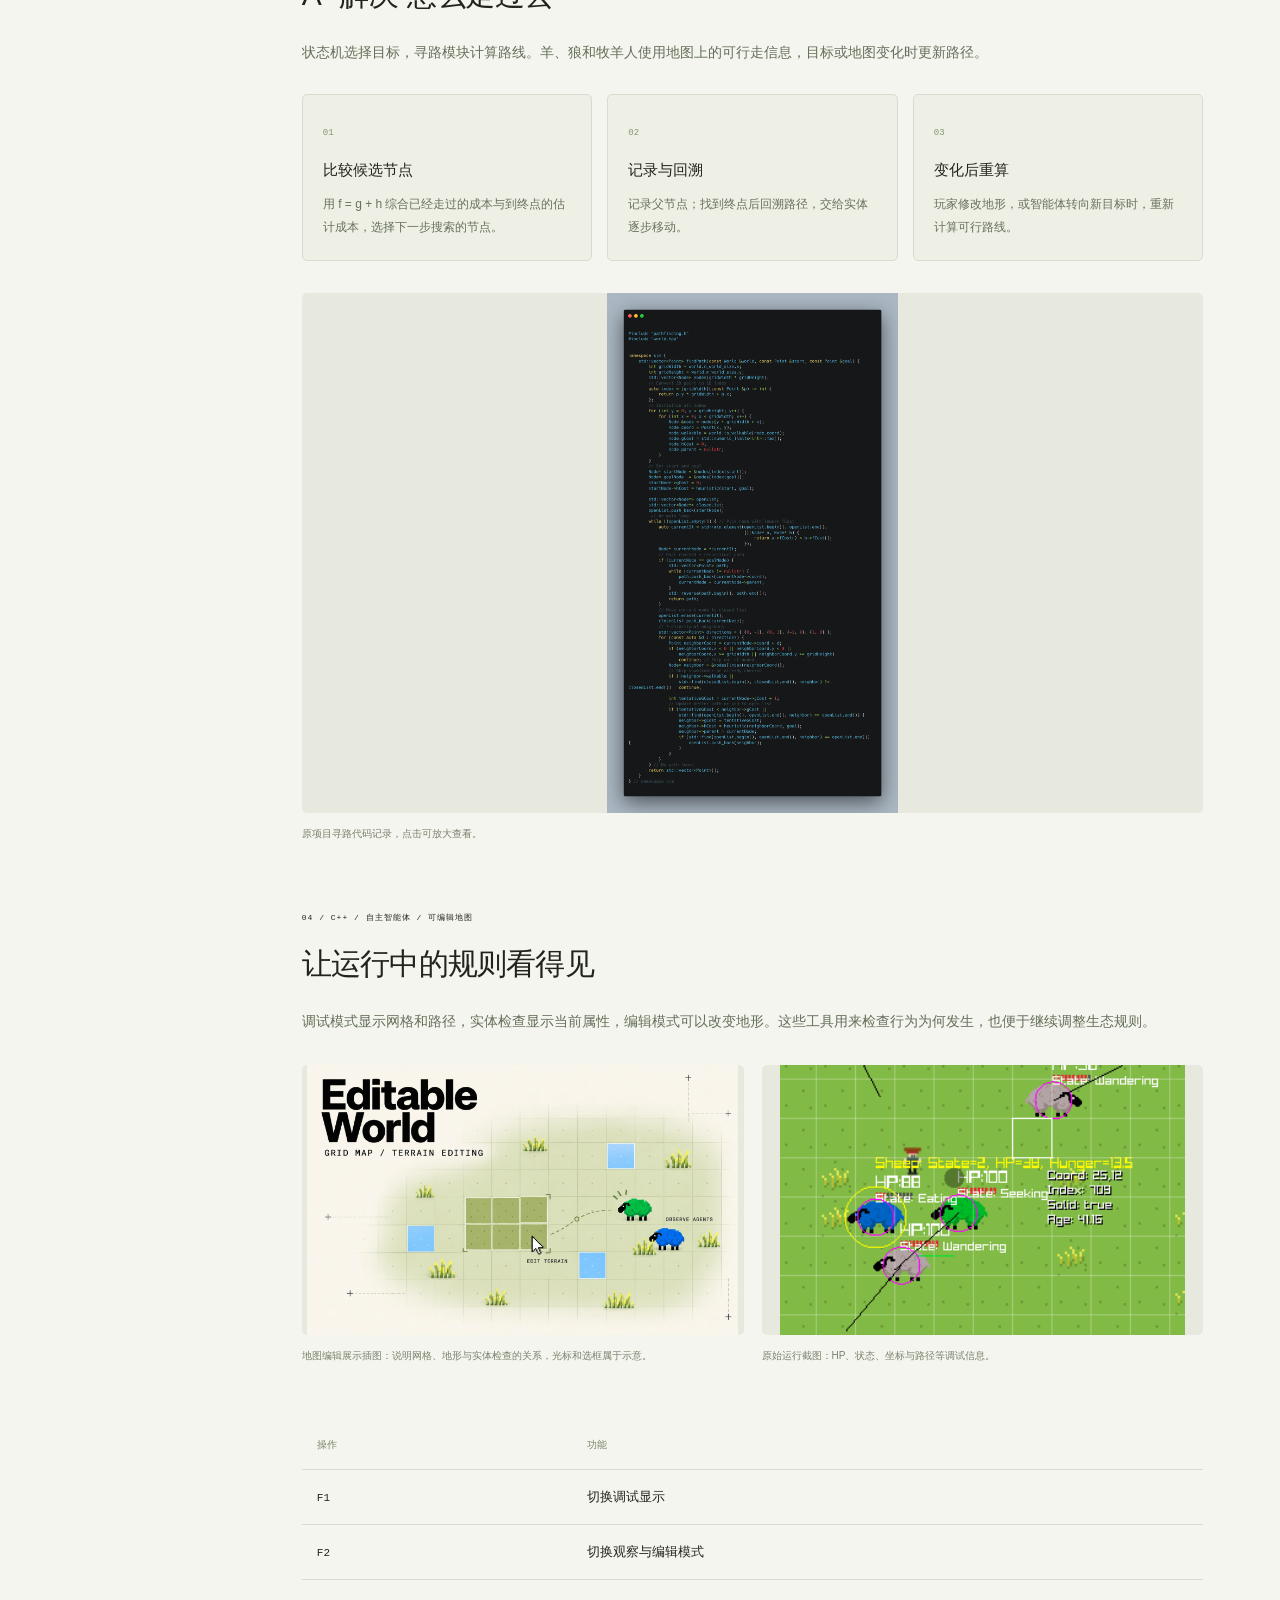
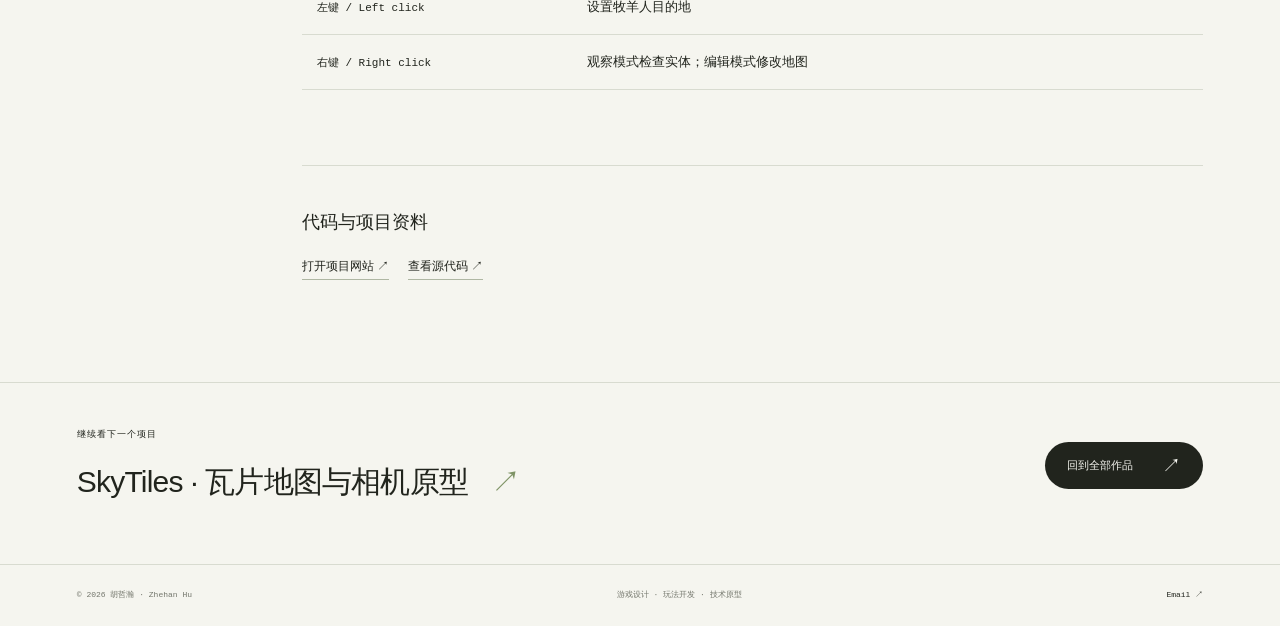
==== commit 15481227: "为八个详情页同步深色切换与细粒子效果" ====
--- a/projects/ai-prairie.html
+++ b/projects/ai-prairie.html
@@ -1,6 +1,6 @@
 <!doctype html>
-<html lang="zh-CN"><head><meta charset="utf-8"><meta name="viewport" content="width=device-width,initial-scale=1"><meta name="theme-color" content="#f5f5ef"><meta name="description" content="基于 C++ 和 raylib 的二维生态模拟原型。羊觅食、逃跑和繁殖，狼寻找并追逐目标，草地生长与恢复；玩家通过牧羊人和地图编辑影响这个持续变化的小世界。"><meta property="og:title" content="AI Prairie · 狼羊生态模拟 · 胡哲瀚"><meta property="og:description" content="让羊、狼和草地，按照各自的规则一起生活。"><title>AI Prairie · 狼羊生态模拟 · 胡哲瀚的作品集</title><link rel="icon" type="image/svg+xml" href="../assets/icon.svg"><link rel="stylesheet" href="../style.css"><link rel="stylesheet" href="../project.css"></head>
-<body data-project="prairie"><div id="case-app"><a class="skip" href="#overview">跳到项目内容</a><header class="header wrap case-header"><a class="brand" href="../index.html" aria-label="返回作品首页"><span class="brand-symbol">zh<span>✳</span></span><span class="brand-name">胡哲瀚<br><small>游戏设计 · 开发</small></span></a><nav aria-label="主导航"><a href="../index.html#work">全部作品</a><button class="language" id="case-language" type="button" aria-label="Switch to English">EN</button><a class="contact-nav" href="../index.html#contact"><span>联系我</span><span aria-hidden="true">↗</span></a></nav></header>
+<html lang="zh-CN"><head><meta charset="utf-8"><meta name="viewport" content="width=device-width,initial-scale=1"><meta name="theme-color" content="#f5f5ef"><meta name="description" content="基于 C++ 和 raylib 的二维生态模拟原型。羊觅食、逃跑和繁殖，狼寻找并追逐目标，草地生长与恢复；玩家通过牧羊人和地图编辑影响这个持续变化的小世界。"><meta property="og:title" content="AI Prairie · 狼羊生态模拟 · 胡哲瀚"><meta property="og:description" content="让羊、狼和草地，按照各自的规则一起生活。"><title>AI Prairie · 狼羊生态模拟 · 胡哲瀚的作品集</title><link rel="icon" type="image/svg+xml" href="../assets/icon.svg"><script src="../theme.js"></script><link rel="stylesheet" href="../style.css"><link rel="stylesheet" href="../project.css"></head>
+<body data-project="prairie"><canvas id="ambient" class="ambient-layer" aria-hidden="true"></canvas><div id="case-app"><a class="skip" href="#overview">跳到项目内容</a><header class="header wrap case-header"><a class="brand" href="../index.html" aria-label="返回作品首页"><span class="brand-symbol">zh<span>✳</span></span><span class="brand-name">胡哲瀚<br><small>游戏设计 · 开发</small></span></a><nav aria-label="主导航"><a href="../index.html#work">全部作品</a><button class="theme-toggle" type="button" data-theme-toggle aria-label="切换到深色模式" aria-pressed="false"><svg class="theme-moon" viewBox="0 0 24 24" aria-hidden="true"><path d="M20.5 13.2A8.7 8.7 0 0 1 10.8 3.5a8.7 8.7 0 1 0 9.7 9.7Z"/></svg><svg class="theme-sun" viewBox="0 0 24 24" aria-hidden="true"><circle cx="12" cy="12" r="3.5"/><path d="M12 2v2m0 16v2M2 12h2m16 0h2M5 5l1.4 1.4m11.2 11.2L19 19M5 19l1.4-1.4M17.6 6.4 19 5"/></svg><span data-theme-label>深色</span></button><button class="language" id="case-language" type="button" aria-label="Switch to English">EN</button><a class="contact-nav" href="../index.html#contact"><span>联系我</span><span aria-hidden="true">↗</span></a></nav></header>
     <main><div class="case-top wrap"><a class="case-back" href="../index.html#work">← 返回作品首页</a><div class="eyebrow">C++ / 自主智能体 / 可编辑地图</div><h1>AI Prairie · 狼羊生态模拟</h1><p class="case-summary">让羊、狼和草地，按照各自的规则一起生活。</p><div class="tags"><span class="tag">C++</span><span class="tag">raylib</span><span class="tag">FSM</span><span class="tag">A*</span></div></div>
     <div class="case-hero wrap"><figure class="case-figure"><button class="zoom-image" type="button" data-full-src="../assets/projects/prairie-hero-display.webp" data-caption="二维展示插图 · 沿用项目中的像素羊、狼与草地；运动轨迹和网格排布用于说明。" aria-label="放大图片: 二维展示插图 · 沿用项目中的像素羊、狼与草地；运动轨迹和网格排布用于说明。"><img src="../assets/projects/prairie-hero-display.webp" alt="二维展示插图 · 沿用项目中的像素羊、狼与草地；运动轨迹和网格排布用于说明。" fetchpriority="high" decoding="async"><span aria-hidden="true">放大图片 ↗</span></button><figcaption>二维展示插图 · 沿用项目中的像素羊、狼与草地；运动轨迹和网格排布用于说明。</figcaption></figure></div>
     <div class="case-layout wrap"><aside class="case-sidebar"><nav aria-label="本页内容"><span class="eyebrow">本页内容</span><a href="#overview">00 · 项目概览</a><a href="#world">01 · 先看清这个世界怎样运转</a><a href="#fsm">02 · 状态机决定“现在做什么”</a><a href="#path">03 · A* 解决“怎么走过去”</a><a href="#inspection">04 · 让运行中的规则看得见</a></nav></aside>
@@ -9,4 +9,4 @@
     
     <section class="case-resources"><h2>代码与项目资料</h2><div class="project-links"><a href="https://ecosystemhu.creght.site/" target="_blank" rel="noopener noreferrer">打开项目网站 ↗</a><a href="https://github.com/siempre-2004/EcoSystem_VisualStudio" target="_blank" rel="noopener noreferrer">查看源代码 ↗</a></div></section></div></div>
     <section class="case-next wrap"><div><div class="eyebrow">继续看下一个项目</div><a class="case-next-title" href="./skytiles.html">SkyTiles · 瓦片地图与相机原型 <span aria-hidden="true">↗</span></a></div><a class="button dark" href="../index.html#work">回到全部作品 <span aria-hidden="true">↗</span></a></section></main>
-    <footer class="footer wrap"><span>© 2026 胡哲瀚 · Zhehan Hu</span><span>游戏设计 · 玩法开发 · 技术原型</span><a href="mailto:huzhehanhuzhehan@gmail.com">Email ↗</a></footer></div><dialog id="image-dialog" class="image-dialog" aria-labelledby="lightbox-caption"><div class="lightbox-toolbar"><span id="lightbox-count"></span><button type="button" id="lightbox-close" aria-label="关闭图片">×</button></div><img id="lightbox-image" alt=""><p id="lightbox-caption"></p><div class="lightbox-nav"><button id="lightbox-prev" type="button" aria-label="上一张图片">←</button><button id="lightbox-next" type="button" aria-label="下一张图片">→</button></div></dialog><script src="../project-data.js" defer></script><script src="../project.js" defer></script></body></html>+    <footer class="footer wrap"><span>© 2026 胡哲瀚 · Zhehan Hu</span><span>游戏设计 · 玩法开发 · 技术原型</span><a href="mailto:huzhehanhuzhehan@gmail.com">Email ↗</a></footer></div><dialog id="image-dialog" class="image-dialog" aria-labelledby="lightbox-caption"><div class="lightbox-toolbar"><span id="lightbox-count"></span><button type="button" id="lightbox-close" aria-label="关闭图片">×</button></div><img id="lightbox-image" alt=""><p id="lightbox-caption"></p><div class="lightbox-nav"><button id="lightbox-prev" type="button" aria-label="上一张图片">←</button><button id="lightbox-next" type="button" aria-label="下一张图片">→</button></div></dialog><script src="../project-data.js" defer></script><script src="../project.js" defer></script><script src="../ambient.js" defer></script></body></html>
--- a/style.css
+++ b/style.css
@@ -19,3 +19,55 @@
 .project-image.project-cover .image-number{left:auto;right:18px}
 
 .project-group-heading{grid-column:1/-1;border-top:1px solid var(--line);padding-top:32px;margin-top:10px}.project-group-heading .eyebrow{font-size:10px}.project-group-heading p{margin:10px 0 0;color:var(--muted);font-size:12px}
+
+/* The original paper layout also has a charcoal theme. */
+:root{color-scheme:light;--copy:#62665b;--panel:#e9ecdf;--accent-ink:#263019}
+:root[data-theme=dark]{color-scheme:dark;--paper:#101310;--ink:#e8e9e1;--muted:#a1a79b;--line:#30382e;--copy:#b0b6a8;--panel:#191f19;--accent-ink:#263019}
+body{isolation:isolate}
+.ambient-layer{position:fixed;inset:0;width:100%;height:100%;z-index:3;pointer-events:none;contain:strict}
+.theme-toggle{display:inline-flex;align-items:center;justify-content:center;gap:7px;min-height:34px;padding:6px 10px;border:1px solid var(--line);border-radius:24px;background:transparent;font-size:10px;white-space:nowrap;transition:border-color .2s,background .2s}
+.theme-toggle:hover{background:var(--panel);border-color:var(--muted)}
+.theme-toggle svg{width:14px;height:14px;fill:none;stroke:currentColor;stroke-width:1.4;stroke-linecap:round;stroke-linejoin:round}
+.theme-toggle .theme-sun{display:none}
+[data-theme=dark] .theme-toggle .theme-moon{display:none}
+[data-theme=dark] .theme-toggle .theme-sun{display:block}
+.contact-nav,.play-button,.contact-orb{color:var(--accent-ink)}
+.image-number{color:#29301f}
+::selection{background:var(--green);color:#20271b}
+[data-theme=dark] .brand-symbol>span,[data-theme=dark] .tiny-cross{color:#b1ce8e}
+[data-theme=dark] .hero-intro,[data-theme=dark] .project-description,[data-theme=dark] .about-copy>p,[data-theme=dark] .dialog-body>p,[data-theme=dark] .dialog-body ul{color:var(--copy)}
+[data-theme=dark] .hero h1 em:after{background:#739745;height:7px}
+[data-theme=dark] .button.dark:hover{background:#c1f66b;color:#20271b}
+[data-theme=dark] .scene-sticker{color:#b0bd9f}
+[data-theme=dark] .scene-sticker path{stroke:#a1b48b}
+[data-theme=dark] .playground figcaption{color:var(--muted)}
+[data-theme=dark] .mesh-toggle[aria-pressed=true]{color:var(--green)}
+[data-theme=dark] .scene-hud{background:#171d17e8}
+[data-theme=dark] .scene-message{background:#171d17f2;box-shadow:0 10px 45px #0003}
+[data-theme=dark] .tag{color:#b5beaa;border-color:#3c4635}
+[data-theme=dark] .project-links a,[data-theme=dark] .project-links button{border-color:#617052}
+[data-theme=dark] .project-links a:hover,[data-theme=dark] .project-links button:hover{color:var(--green);border-color:var(--green)}
+[data-theme=dark] .about{background:var(--panel)}
+[data-theme=dark] .about-copy>p.music-note{color:#c4d2b5}
+[data-theme=dark] .skill-rows{border-color:var(--line)}
+[data-theme=dark] .skill-rows>div>span{color:var(--muted)}
+[data-theme=dark] .text-link,[data-theme=dark] .email{border-color:#58664b}
+[data-theme=dark] .portrait-frame{background:#283022;box-shadow:0 12px 30px #0003}
+[data-theme=dark] .photo-fallback{background:#252f20!important}
+[data-theme=dark] .photo-fallback:after{color:#b0c498}
+[data-theme=dark] .case-summary,[data-theme=dark] .case-lead,[data-theme=dark] .case-card p,[data-theme=dark] .case-comparison>p{color:var(--copy)}
+[data-theme=dark] .case-card{background:var(--panel)}
+[data-theme=dark] .case-card-index,[data-theme=dark] .case-flow li>span{color:#bdcea8}
+[data-theme=dark] .case-figure figcaption,[data-theme=dark] .case-controls thead,[data-theme=dark] .lightbox-toolbar{color:var(--muted)}
+[data-theme=dark] .zoom-image,[data-theme=dark] .case-hero .zoom-image{background:#1e251d}
+[data-theme=dark] .zoom-image>span{background:#171d17ed;color:var(--ink)}
+[data-theme=dark] .lightbox-toolbar>button{background:#293421;color:var(--ink)}
+[data-theme=dark] .case-flow{background:#1c241a;border-color:var(--line)}
+[data-theme=dark] .case-flow li{background:#1c241a;color:var(--ink);border-color:var(--line)}
+[data-theme=dark] .case-controls th,[data-theme=dark] .case-controls td{border-color:var(--line)}
+[data-theme=dark] .case-controls kbd{background:#242e1f;border-color:#3d4d33;color:#cad9b9}
+[data-theme=dark] .case-code{background:#181e16;border-color:var(--line);color:#c4d5b4}
+@media(max-width:760px){.header nav{gap:12px}.theme-toggle{gap:5px;padding:6px 9px}.language{padding-left:12px}}
+@media(max-width:430px){.header nav{gap:10px}.theme-toggle{width:33px;padding:7px}.theme-toggle [data-theme-label]{display:none}.header .contact-nav{gap:6px;padding:8px 10px}}
+@media(max-width:360px){.header{gap:10px}.brand,.brand-symbol,.header nav{flex-shrink:0}.brand-symbol,.contact-nav{white-space:nowrap}.header .brand-name{display:none}.header nav{gap:8px}.language{padding-left:8px}.hero h1{font-size:48px}html[lang=zh-CN] .hero h1{font-size:39px;letter-spacing:-1.5px}}
+@media(prefers-reduced-motion:reduce){.ambient-layer{display:none}}
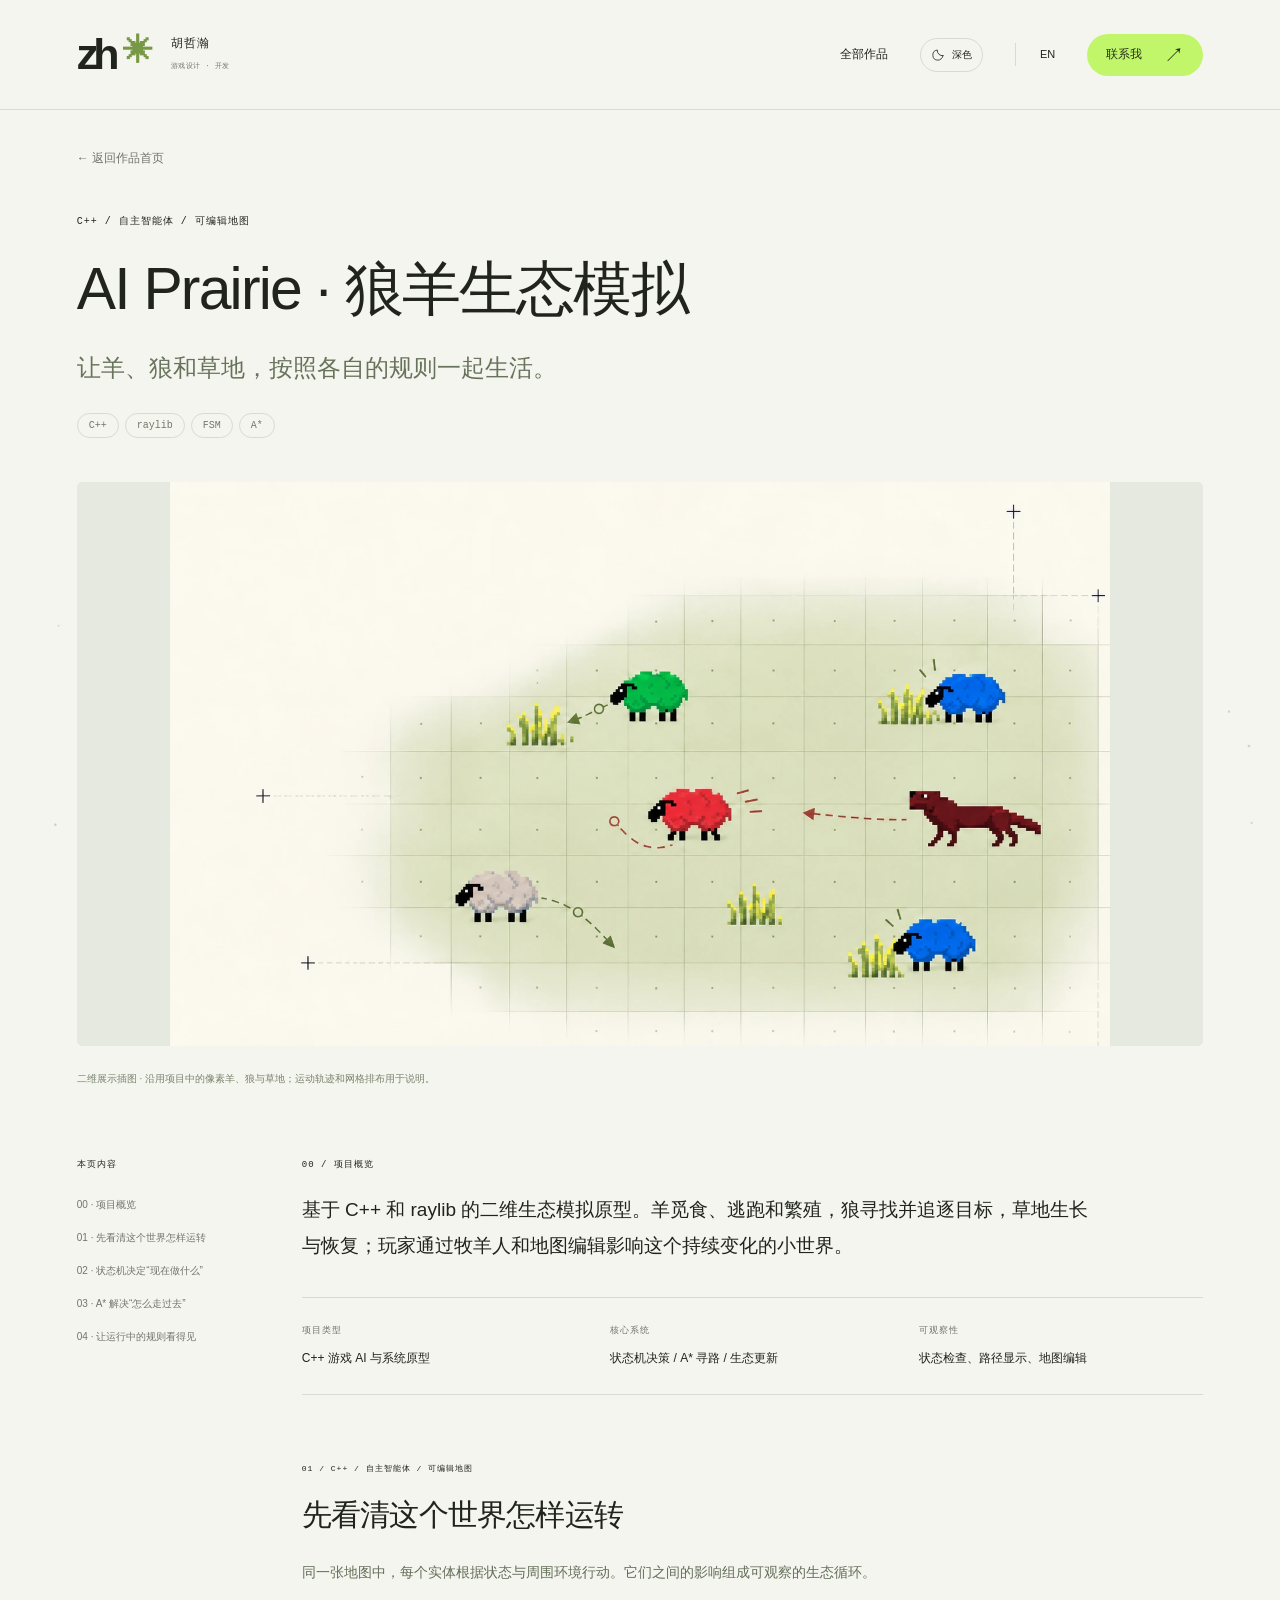
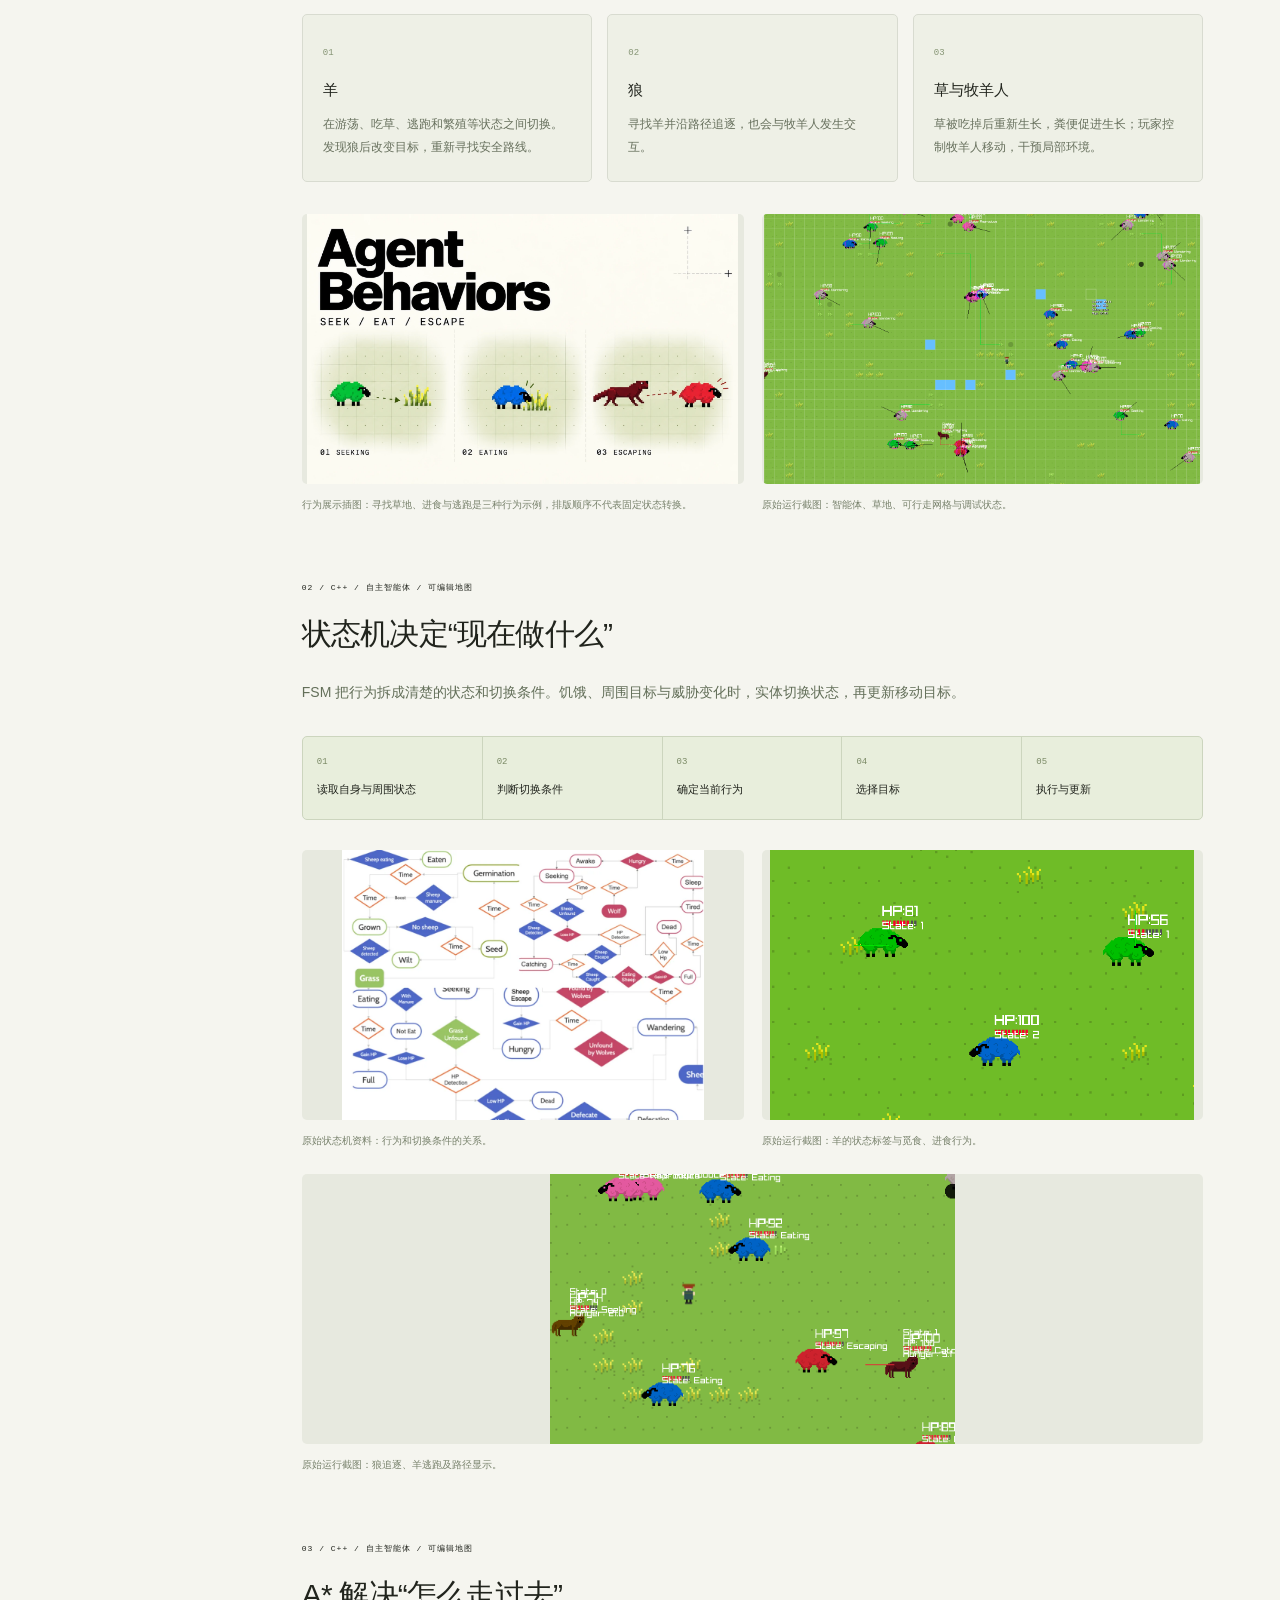
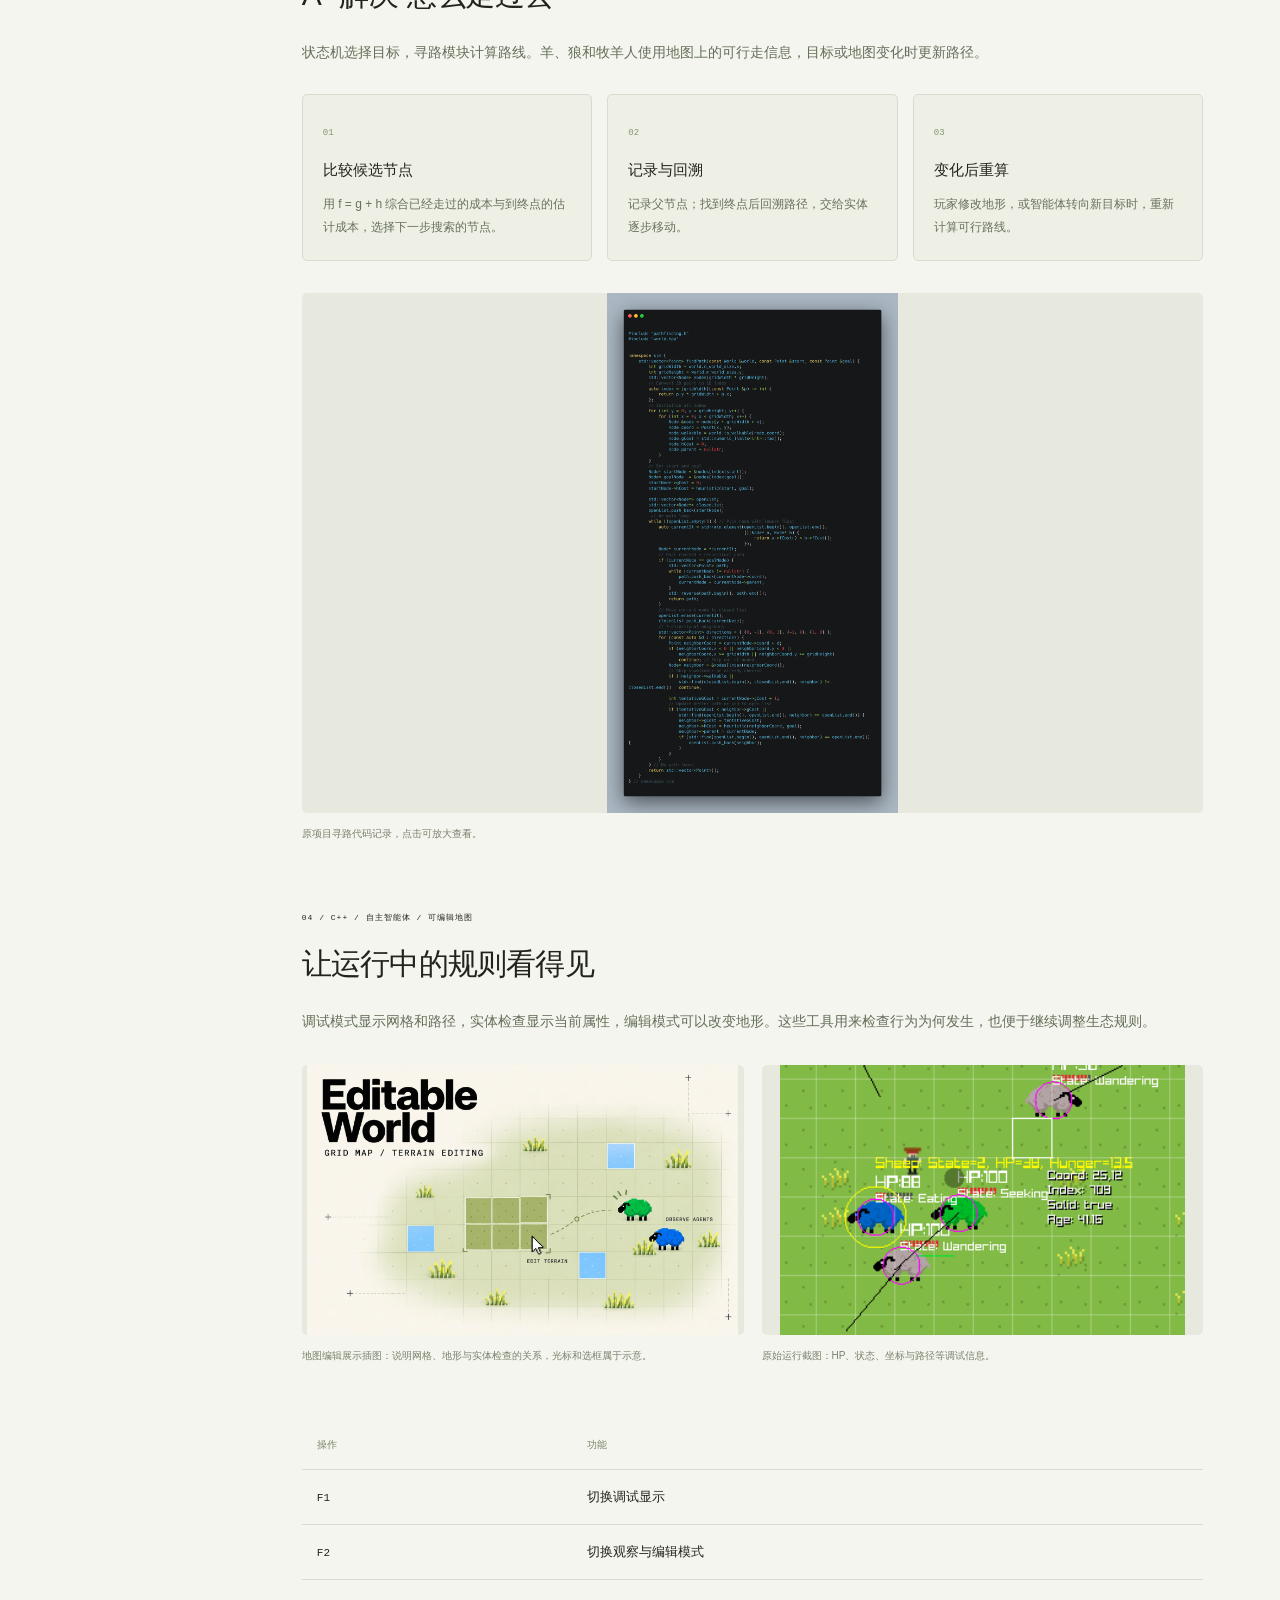
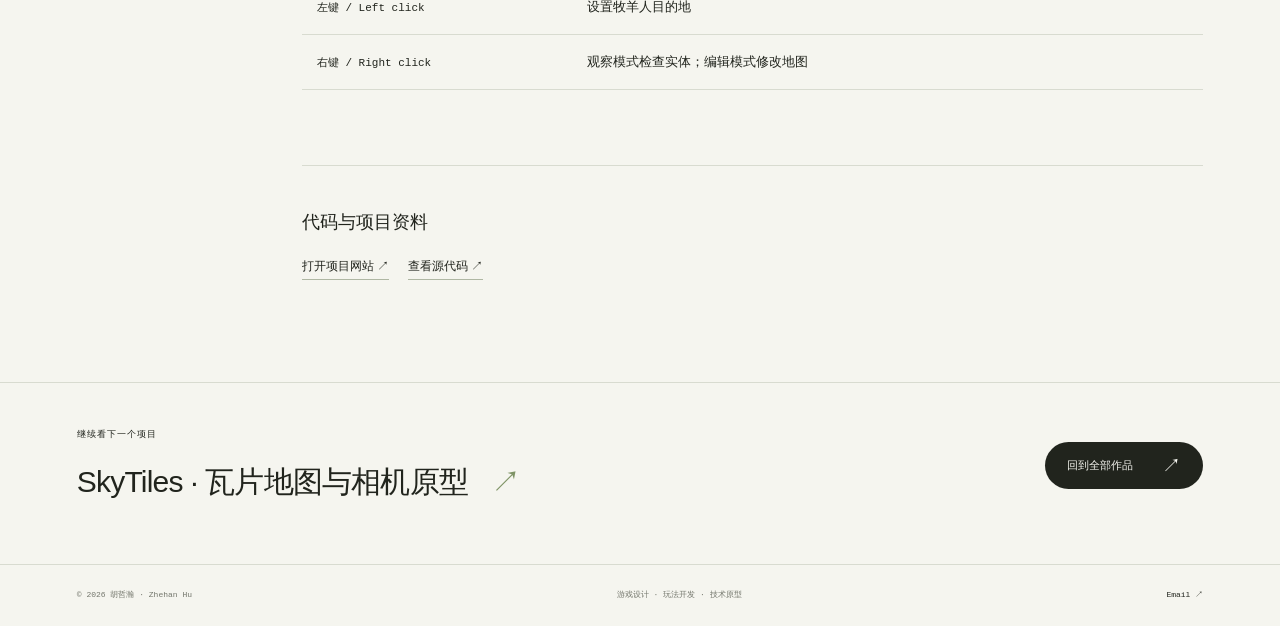
==== commit c046b1eb: "同步八个详情页的新封面与完整原图入口" ====
--- a/projects/ai-prairie.html
+++ b/projects/ai-prairie.html
@@ -2,11 +2,11 @@
 <html lang="zh-CN"><head><meta charset="utf-8"><meta name="viewport" content="width=device-width,initial-scale=1"><meta name="theme-color" content="#f5f5ef"><meta name="description" content="基于 C++ 和 raylib 的二维生态模拟原型。羊觅食、逃跑和繁殖，狼寻找并追逐目标，草地生长与恢复；玩家通过牧羊人和地图编辑影响这个持续变化的小世界。"><meta property="og:title" content="AI Prairie · 狼羊生态模拟 · 胡哲瀚"><meta property="og:description" content="让羊、狼和草地，按照各自的规则一起生活。"><title>AI Prairie · 狼羊生态模拟 · 胡哲瀚的作品集</title><link rel="icon" type="image/svg+xml" href="../assets/icon.svg"><script src="../theme.js"></script><link rel="stylesheet" href="../style.css"><link rel="stylesheet" href="../project.css"></head>
 <body data-project="prairie"><canvas id="ambient" class="ambient-layer" aria-hidden="true"></canvas><div id="case-app"><a class="skip" href="#overview">跳到项目内容</a><header class="header wrap case-header"><a class="brand" href="../index.html" aria-label="返回作品首页"><span class="brand-symbol">zh<span>✳</span></span><span class="brand-name">胡哲瀚<br><small>游戏设计 · 开发</small></span></a><nav aria-label="主导航"><a href="../index.html#work">全部作品</a><button class="theme-toggle" type="button" data-theme-toggle aria-label="切换到深色模式" aria-pressed="false"><svg class="theme-moon" viewBox="0 0 24 24" aria-hidden="true"><path d="M20.5 13.2A8.7 8.7 0 0 1 10.8 3.5a8.7 8.7 0 1 0 9.7 9.7Z"/></svg><svg class="theme-sun" viewBox="0 0 24 24" aria-hidden="true"><circle cx="12" cy="12" r="3.5"/><path d="M12 2v2m0 16v2M2 12h2m16 0h2M5 5l1.4 1.4m11.2 11.2L19 19M5 19l1.4-1.4M17.6 6.4 19 5"/></svg><span data-theme-label>深色</span></button><button class="language" id="case-language" type="button" aria-label="Switch to English">EN</button><a class="contact-nav" href="../index.html#contact"><span>联系我</span><span aria-hidden="true">↗</span></a></nav></header>
     <main><div class="case-top wrap"><a class="case-back" href="../index.html#work">← 返回作品首页</a><div class="eyebrow">C++ / 自主智能体 / 可编辑地图</div><h1>AI Prairie · 狼羊生态模拟</h1><p class="case-summary">让羊、狼和草地，按照各自的规则一起生活。</p><div class="tags"><span class="tag">C++</span><span class="tag">raylib</span><span class="tag">FSM</span><span class="tag">A*</span></div></div>
-    <div class="case-hero wrap"><figure class="case-figure"><button class="zoom-image" type="button" data-full-src="../assets/projects/prairie-hero-display.webp" data-caption="二维展示插图 · 沿用项目中的像素羊、狼与草地；运动轨迹和网格排布用于说明。" aria-label="放大图片: 二维展示插图 · 沿用项目中的像素羊、狼与草地；运动轨迹和网格排布用于说明。"><img src="../assets/projects/prairie-hero-display.webp" alt="二维展示插图 · 沿用项目中的像素羊、狼与草地；运动轨迹和网格排布用于说明。" fetchpriority="high" decoding="async"><span aria-hidden="true">放大图片 ↗</span></button><figcaption>二维展示插图 · 沿用项目中的像素羊、狼与草地；运动轨迹和网格排布用于说明。</figcaption></figure></div>
+    <div class="case-hero wrap "><figure class="case-figure"><button class="zoom-image" type="button" data-full-src="../assets/projects/prairie-hero-display.webp" data-caption="二维展示插图 · 沿用项目中的像素羊、狼与草地；运动轨迹和网格排布用于说明。" aria-label="放大图片: 二维展示插图 · 沿用项目中的像素羊、狼与草地；运动轨迹和网格排布用于说明。"><img src="../assets/projects/prairie-hero-display.webp" alt="二维展示插图 · 沿用项目中的像素羊、狼与草地；运动轨迹和网格排布用于说明。" style="object-position:50% 50%" fetchpriority="high" decoding="async"><span aria-hidden="true">放大图片 ↗</span></button><figcaption>二维展示插图 · 沿用项目中的像素羊、狼与草地；运动轨迹和网格排布用于说明。</figcaption></figure></div>
     <div class="case-layout wrap"><aside class="case-sidebar"><nav aria-label="本页内容"><span class="eyebrow">本页内容</span><a href="#overview">00 · 项目概览</a><a href="#world">01 · 先看清这个世界怎样运转</a><a href="#fsm">02 · 状态机决定“现在做什么”</a><a href="#path">03 · A* 解决“怎么走过去”</a><a href="#inspection">04 · 让运行中的规则看得见</a></nav></aside>
     <div class="case-content"><section class="case-overview" id="overview"><div class="eyebrow">00 / 项目概览</div><p class="case-intro">基于 C++ 和 raylib 的二维生态模拟原型。羊觅食、逃跑和繁殖，狼寻找并追逐目标，草地生长与恢复；玩家通过牧羊人和地图编辑影响这个持续变化的小世界。</p><dl class="case-facts"><div><dt>项目类型</dt><dd>C++ 游戏 AI 与系统原型</dd></div><div><dt>核心系统</dt><dd>状态机决策 / A* 寻路 / 生态更新</dd></div><div><dt>可观察性</dt><dd>状态检查、路径显示、地图编辑</dd></div></dl></section>
-    <section class="case-section" id="world"><div class="eyebrow">01 / C++ / 自主智能体 / 可编辑地图</div><h2>先看清这个世界怎样运转</h2><p class="case-lead">同一张地图中，每个实体根据状态与周围环境行动。它们之间的影响组成可观察的生态循环。</p><div class="case-cards"><div class="case-card"><span class="case-card-index">01</span><h3>羊</h3><p>在游荡、吃草、逃跑和繁殖等状态之间切换。发现狼后改变目标，重新寻找安全路线。</p></div><div class="case-card"><span class="case-card-index">02</span><h3>狼</h3><p>寻找羊并沿路径追逐，也会与牧羊人发生交互。</p></div><div class="case-card"><span class="case-card-index">03</span><h3>草与牧羊人</h3><p>草被吃掉后重新生长，粪便促进生长；玩家控制牧羊人移动，干预局部环境。</p></div></div><div class="case-gallery "><figure class="case-figure"><button class="zoom-image" type="button" data-full-src="../assets/projects/prairie-behaviors-display.webp" data-caption="行为展示插图：寻找草地、进食与逃跑是三种行为示例，排版顺序不代表固定状态转换。" aria-label="放大图片: 行为展示插图：寻找草地、进食与逃跑是三种行为示例，排版顺序不代表固定状态转换。"><img src="../assets/projects/prairie-behaviors-display.webp" alt="行为展示插图：寻找草地、进食与逃跑是三种行为示例，排版顺序不代表固定状态转换。" loading="lazy" decoding="async"><span aria-hidden="true">放大图片 ↗</span></button><figcaption>行为展示插图：寻找草地、进食与逃跑是三种行为示例，排版顺序不代表固定状态转换。</figcaption></figure><figure class="case-figure"><button class="zoom-image" type="button" data-full-src="../assets/projects/prairie-world-original.webp" data-caption="原始运行截图：智能体、草地、可行走网格与调试状态。" aria-label="放大图片: 原始运行截图：智能体、草地、可行走网格与调试状态。"><img src="../assets/projects/prairie-world-original.webp" alt="原始运行截图：智能体、草地、可行走网格与调试状态。" loading="lazy" decoding="async"><span aria-hidden="true">放大图片 ↗</span></button><figcaption>原始运行截图：智能体、草地、可行走网格与调试状态。</figcaption></figure></div></section><section class="case-section" id="fsm"><div class="eyebrow">02 / C++ / 自主智能体 / 可编辑地图</div><h2>状态机决定“现在做什么”</h2><p class="case-lead">FSM 把行为拆成清楚的状态和切换条件。饥饿、周围目标与威胁变化时，实体切换状态，再更新移动目标。</p><ol class="case-flow"><li><span>01</span>读取自身与周围状态</li><li><span>02</span>判断切换条件</li><li><span>03</span>确定当前行为</li><li><span>04</span>选择目标</li><li><span>05</span>执行与更新</li></ol><div class="case-gallery "><figure class="case-figure"><button class="zoom-image" type="button" data-full-src="../assets/projects/prairie-fsm.webp" data-caption="原始状态机资料：行为和切换条件的关系。" aria-label="放大图片: 原始状态机资料：行为和切换条件的关系。"><img src="../assets/projects/prairie-fsm.webp" alt="原始状态机资料：行为和切换条件的关系。" loading="lazy" decoding="async"><span aria-hidden="true">放大图片 ↗</span></button><figcaption>原始状态机资料：行为和切换条件的关系。</figcaption></figure><figure class="case-figure"><button class="zoom-image" type="button" data-full-src="../assets/projects/prairie-eating-original.webp" data-caption="原始运行截图：羊的状态标签与觅食、进食行为。" aria-label="放大图片: 原始运行截图：羊的状态标签与觅食、进食行为。"><img src="../assets/projects/prairie-eating-original.webp" alt="原始运行截图：羊的状态标签与觅食、进食行为。" loading="lazy" decoding="async"><span aria-hidden="true">放大图片 ↗</span></button><figcaption>原始运行截图：羊的状态标签与觅食、进食行为。</figcaption></figure><figure class="case-figure"><button class="zoom-image" type="button" data-full-src="../assets/projects/prairie-chase-original.webp" data-caption="原始运行截图：狼追逐、羊逃跑及路径显示。" aria-label="放大图片: 原始运行截图：狼追逐、羊逃跑及路径显示。"><img src="../assets/projects/prairie-chase-original.webp" alt="原始运行截图：狼追逐、羊逃跑及路径显示。" loading="lazy" decoding="async"><span aria-hidden="true">放大图片 ↗</span></button><figcaption>原始运行截图：狼追逐、羊逃跑及路径显示。</figcaption></figure></div></section><section class="case-section" id="path"><div class="eyebrow">03 / C++ / 自主智能体 / 可编辑地图</div><h2>A* 解决“怎么走过去”</h2><p class="case-lead">状态机选择目标，寻路模块计算路线。羊、狼和牧羊人使用地图上的可行走信息，目标或地图变化时更新路径。</p><div class="case-cards"><div class="case-card"><span class="case-card-index">01</span><h3>比较候选节点</h3><p>用 f = g + h 综合已经走过的成本与到终点的估计成本，选择下一步搜索的节点。</p></div><div class="case-card"><span class="case-card-index">02</span><h3>记录与回溯</h3><p>记录父节点；找到终点后回溯路径，交给实体逐步移动。</p></div><div class="case-card"><span class="case-card-index">03</span><h3>变化后重算</h3><p>玩家修改地形，或智能体转向新目标时，重新计算可行路线。</p></div></div><div class="case-gallery single"><figure class="case-figure"><button class="zoom-image" type="button" data-full-src="../assets/projects/prairie-path-code.webp" data-caption="原项目寻路代码记录，点击可放大查看。" aria-label="放大图片: 原项目寻路代码记录，点击可放大查看。"><img src="../assets/projects/prairie-path-code.webp" alt="原项目寻路代码记录，点击可放大查看。" loading="lazy" decoding="async"><span aria-hidden="true">放大图片 ↗</span></button><figcaption>原项目寻路代码记录，点击可放大查看。</figcaption></figure></div></section><section class="case-section" id="inspection"><div class="eyebrow">04 / C++ / 自主智能体 / 可编辑地图</div><h2>让运行中的规则看得见</h2><p class="case-lead">调试模式显示网格和路径，实体检查显示当前属性，编辑模式可以改变地形。这些工具用来检查行为为何发生，也便于继续调整生态规则。</p><div class="case-gallery "><figure class="case-figure"><button class="zoom-image" type="button" data-full-src="../assets/projects/prairie-editable-display.webp" data-caption="地图编辑展示插图：说明网格、地形与实体检查的关系，光标和选框属于示意。" aria-label="放大图片: 地图编辑展示插图：说明网格、地形与实体检查的关系，光标和选框属于示意。"><img src="../assets/projects/prairie-editable-display.webp" alt="地图编辑展示插图：说明网格、地形与实体检查的关系，光标和选框属于示意。" loading="lazy" decoding="async"><span aria-hidden="true">放大图片 ↗</span></button><figcaption>地图编辑展示插图：说明网格、地形与实体检查的关系，光标和选框属于示意。</figcaption></figure><figure class="case-figure"><button class="zoom-image" type="button" data-full-src="../assets/projects/prairie-debug-original.webp" data-caption="原始运行截图：HP、状态、坐标与路径等调试信息。" aria-label="放大图片: 原始运行截图：HP、状态、坐标与路径等调试信息。"><img src="../assets/projects/prairie-debug-original.webp" alt="原始运行截图：HP、状态、坐标与路径等调试信息。" loading="lazy" decoding="async"><span aria-hidden="true">放大图片 ↗</span></button><figcaption>原始运行截图：HP、状态、坐标与路径等调试信息。</figcaption></figure></div><div class="case-table-wrap"><table class="case-controls"><thead><tr><th scope="col">操作</th><th scope="col">功能</th></tr></thead><tbody><tr><th scope="row"><kbd>F1</kbd></th><td>切换调试显示</td></tr><tr><th scope="row"><kbd>F2</kbd></th><td>切换观察与编辑模式</td></tr><tr><th scope="row"><kbd>左键 / Left click</kbd></th><td>设置牧羊人目的地</td></tr><tr><th scope="row"><kbd>右键 / Right click</kbd></th><td>观察模式检查实体；编辑模式修改地图</td></tr></tbody></table></div></section>
+    <section class="case-section" id="world"><div class="eyebrow">01 / C++ / 自主智能体 / 可编辑地图</div><h2>先看清这个世界怎样运转</h2><p class="case-lead">同一张地图中，每个实体根据状态与周围环境行动。它们之间的影响组成可观察的生态循环。</p><div class="case-cards"><div class="case-card"><span class="case-card-index">01</span><h3>羊</h3><p>在游荡、吃草、逃跑和繁殖等状态之间切换。发现狼后改变目标，重新寻找安全路线。</p></div><div class="case-card"><span class="case-card-index">02</span><h3>狼</h3><p>寻找羊并沿路径追逐，也会与牧羊人发生交互。</p></div><div class="case-card"><span class="case-card-index">03</span><h3>草与牧羊人</h3><p>草被吃掉后重新生长，粪便促进生长；玩家控制牧羊人移动，干预局部环境。</p></div></div><div class="case-gallery "><figure class="case-figure"><button class="zoom-image" type="button" data-full-src="../assets/projects/prairie-behaviors-display.webp" data-caption="行为展示插图：寻找草地、进食与逃跑是三种行为示例，排版顺序不代表固定状态转换。" aria-label="放大图片: 行为展示插图：寻找草地、进食与逃跑是三种行为示例，排版顺序不代表固定状态转换。"><img src="../assets/projects/prairie-behaviors-display.webp" alt="行为展示插图：寻找草地、进食与逃跑是三种行为示例，排版顺序不代表固定状态转换。" style="object-position:50% 50%" loading="lazy" decoding="async"><span aria-hidden="true">放大图片 ↗</span></button><figcaption>行为展示插图：寻找草地、进食与逃跑是三种行为示例，排版顺序不代表固定状态转换。</figcaption></figure><figure class="case-figure"><button class="zoom-image" type="button" data-full-src="../assets/projects/prairie-world-original.webp" data-caption="原始运行截图：智能体、草地、可行走网格与调试状态。" aria-label="放大图片: 原始运行截图：智能体、草地、可行走网格与调试状态。"><img src="../assets/projects/prairie-world-original.webp" alt="原始运行截图：智能体、草地、可行走网格与调试状态。" style="object-position:50% 50%" loading="lazy" decoding="async"><span aria-hidden="true">放大图片 ↗</span></button><figcaption>原始运行截图：智能体、草地、可行走网格与调试状态。</figcaption></figure></div></section><section class="case-section" id="fsm"><div class="eyebrow">02 / C++ / 自主智能体 / 可编辑地图</div><h2>状态机决定“现在做什么”</h2><p class="case-lead">FSM 把行为拆成清楚的状态和切换条件。饥饿、周围目标与威胁变化时，实体切换状态，再更新移动目标。</p><ol class="case-flow"><li><span>01</span>读取自身与周围状态</li><li><span>02</span>判断切换条件</li><li><span>03</span>确定当前行为</li><li><span>04</span>选择目标</li><li><span>05</span>执行与更新</li></ol><div class="case-gallery "><figure class="case-figure"><button class="zoom-image" type="button" data-full-src="../assets/projects/prairie-fsm.webp" data-caption="原始状态机资料：行为和切换条件的关系。" aria-label="放大图片: 原始状态机资料：行为和切换条件的关系。"><img src="../assets/projects/prairie-fsm.webp" alt="原始状态机资料：行为和切换条件的关系。" style="object-position:50% 50%" loading="lazy" decoding="async"><span aria-hidden="true">放大图片 ↗</span></button><figcaption>原始状态机资料：行为和切换条件的关系。</figcaption></figure><figure class="case-figure"><button class="zoom-image" type="button" data-full-src="../assets/projects/prairie-eating-original.webp" data-caption="原始运行截图：羊的状态标签与觅食、进食行为。" aria-label="放大图片: 原始运行截图：羊的状态标签与觅食、进食行为。"><img src="../assets/projects/prairie-eating-original.webp" alt="原始运行截图：羊的状态标签与觅食、进食行为。" style="object-position:50% 50%" loading="lazy" decoding="async"><span aria-hidden="true">放大图片 ↗</span></button><figcaption>原始运行截图：羊的状态标签与觅食、进食行为。</figcaption></figure><figure class="case-figure"><button class="zoom-image" type="button" data-full-src="../assets/projects/prairie-chase-original.webp" data-caption="原始运行截图：狼追逐、羊逃跑及路径显示。" aria-label="放大图片: 原始运行截图：狼追逐、羊逃跑及路径显示。"><img src="../assets/projects/prairie-chase-original.webp" alt="原始运行截图：狼追逐、羊逃跑及路径显示。" style="object-position:50% 50%" loading="lazy" decoding="async"><span aria-hidden="true">放大图片 ↗</span></button><figcaption>原始运行截图：狼追逐、羊逃跑及路径显示。</figcaption></figure></div></section><section class="case-section" id="path"><div class="eyebrow">03 / C++ / 自主智能体 / 可编辑地图</div><h2>A* 解决“怎么走过去”</h2><p class="case-lead">状态机选择目标，寻路模块计算路线。羊、狼和牧羊人使用地图上的可行走信息，目标或地图变化时更新路径。</p><div class="case-cards"><div class="case-card"><span class="case-card-index">01</span><h3>比较候选节点</h3><p>用 f = g + h 综合已经走过的成本与到终点的估计成本，选择下一步搜索的节点。</p></div><div class="case-card"><span class="case-card-index">02</span><h3>记录与回溯</h3><p>记录父节点；找到终点后回溯路径，交给实体逐步移动。</p></div><div class="case-card"><span class="case-card-index">03</span><h3>变化后重算</h3><p>玩家修改地形，或智能体转向新目标时，重新计算可行路线。</p></div></div><div class="case-gallery single"><figure class="case-figure"><button class="zoom-image" type="button" data-full-src="../assets/projects/prairie-path-code.webp" data-caption="原项目寻路代码记录，点击可放大查看。" aria-label="放大图片: 原项目寻路代码记录，点击可放大查看。"><img src="../assets/projects/prairie-path-code.webp" alt="原项目寻路代码记录，点击可放大查看。" style="object-position:50% 50%" loading="lazy" decoding="async"><span aria-hidden="true">放大图片 ↗</span></button><figcaption>原项目寻路代码记录，点击可放大查看。</figcaption></figure></div></section><section class="case-section" id="inspection"><div class="eyebrow">04 / C++ / 自主智能体 / 可编辑地图</div><h2>让运行中的规则看得见</h2><p class="case-lead">调试模式显示网格和路径，实体检查显示当前属性，编辑模式可以改变地形。这些工具用来检查行为为何发生，也便于继续调整生态规则。</p><div class="case-gallery "><figure class="case-figure"><button class="zoom-image" type="button" data-full-src="../assets/projects/prairie-editable-display.webp" data-caption="地图编辑展示插图：说明网格、地形与实体检查的关系，光标和选框属于示意。" aria-label="放大图片: 地图编辑展示插图：说明网格、地形与实体检查的关系，光标和选框属于示意。"><img src="../assets/projects/prairie-editable-display.webp" alt="地图编辑展示插图：说明网格、地形与实体检查的关系，光标和选框属于示意。" style="object-position:50% 50%" loading="lazy" decoding="async"><span aria-hidden="true">放大图片 ↗</span></button><figcaption>地图编辑展示插图：说明网格、地形与实体检查的关系，光标和选框属于示意。</figcaption></figure><figure class="case-figure"><button class="zoom-image" type="button" data-full-src="../assets/projects/prairie-debug-original.webp" data-caption="原始运行截图：HP、状态、坐标与路径等调试信息。" aria-label="放大图片: 原始运行截图：HP、状态、坐标与路径等调试信息。"><img src="../assets/projects/prairie-debug-original.webp" alt="原始运行截图：HP、状态、坐标与路径等调试信息。" style="object-position:50% 50%" loading="lazy" decoding="async"><span aria-hidden="true">放大图片 ↗</span></button><figcaption>原始运行截图：HP、状态、坐标与路径等调试信息。</figcaption></figure></div><div class="case-table-wrap"><table class="case-controls"><thead><tr><th scope="col">操作</th><th scope="col">功能</th></tr></thead><tbody><tr><th scope="row"><kbd>F1</kbd></th><td>切换调试显示</td></tr><tr><th scope="row"><kbd>F2</kbd></th><td>切换观察与编辑模式</td></tr><tr><th scope="row"><kbd>左键 / Left click</kbd></th><td>设置牧羊人目的地</td></tr><tr><th scope="row"><kbd>右键 / Right click</kbd></th><td>观察模式检查实体；编辑模式修改地图</td></tr></tbody></table></div></section>
     
     <section class="case-resources"><h2>代码与项目资料</h2><div class="project-links"><a href="https://ecosystemhu.creght.site/" target="_blank" rel="noopener noreferrer">打开项目网站 ↗</a><a href="https://github.com/siempre-2004/EcoSystem_VisualStudio" target="_blank" rel="noopener noreferrer">查看源代码 ↗</a></div></section></div></div>
     <section class="case-next wrap"><div><div class="eyebrow">继续看下一个项目</div><a class="case-next-title" href="./skytiles.html">SkyTiles · 瓦片地图与相机原型 <span aria-hidden="true">↗</span></a></div><a class="button dark" href="../index.html#work">回到全部作品 <span aria-hidden="true">↗</span></a></section></main>
-    <footer class="footer wrap"><span>© 2026 胡哲瀚 · Zhehan Hu</span><span>游戏设计 · 玩法开发 · 技术原型</span><a href="mailto:huzhehanhuzhehan@gmail.com">Email ↗</a></footer></div><dialog id="image-dialog" class="image-dialog" aria-labelledby="lightbox-caption"><div class="lightbox-toolbar"><span id="lightbox-count"></span><button type="button" id="lightbox-close" aria-label="关闭图片">×</button></div><img id="lightbox-image" alt=""><p id="lightbox-caption"></p><div class="lightbox-nav"><button id="lightbox-prev" type="button" aria-label="上一张图片">←</button><button id="lightbox-next" type="button" aria-label="下一张图片">→</button></div></dialog><script src="../project-data.js" defer></script><script src="../project.js" defer></script><script src="../ambient.js" defer></script></body></html>+    <footer class="footer wrap"><span>© 2026 胡哲瀚 · Zhehan Hu</span><span>游戏设计 · 玩法开发 · 技术原型</span><a href="mailto:huzhehanhuzhehan@gmail.com">Email ↗</a></footer></div><dialog id="image-dialog" class="image-dialog" aria-labelledby="lightbox-caption"><div class="lightbox-toolbar"><span id="lightbox-count"></span><button type="button" id="lightbox-close" aria-label="关闭图片">×</button></div><img id="lightbox-image" alt=""><p id="lightbox-caption"></p><div class="lightbox-nav"><button id="lightbox-prev" type="button" aria-label="上一张图片">←</button><button id="lightbox-next" type="button" aria-label="下一张图片">→</button></div></dialog><script src="../covers.js" defer></script><script src="../project-data.js" defer></script><script src="../project.js" defer></script><script src="../ambient.js" defer></script></body></html>
--- a/style.css
+++ b/style.css
@@ -1,20 +1,20 @@
 @charset "UTF-8";
 :root{--paper:#f5f5ef;--ink:#21241d;--muted:#72756b;--line:#d8dbd0;--green:#c1f66b;--white:#fff;--mono:"SFMono-Regular",Consolas,"Liberation Mono",monospace;--serif:Georgia,"Times New Roman",serif;--sans:-apple-system,BlinkMacSystemFont,"Segoe UI",Arial,"PingFang SC","Microsoft YaHei",sans-serif}
-*{box-sizing:border-box}html{scroll-behavior:smooth;scroll-padding-top:100px}body{margin:0;color:var(--ink);background:var(--paper);font:15px/1.6 var(--sans);-webkit-font-smoothing:antialiased}body.dialog-open{overflow:hidden}a{color:inherit;text-decoration:none}button,input{font:inherit}button{color:inherit;cursor:pointer}button,a{-webkit-tap-highlight-color:transparent}button:focus-visible,a:focus-visible,summary:focus-visible{outline:2px solid #56822b;outline-offset:5px}button{border:0}button:disabled{cursor:default}img{max-width:100%;display:block}::selection{background:var(--green);color:var(--ink)}.wrap{max-width:1440px;margin-inline:auto;padding-inline:6%}.skip{position:absolute;left:24px;top:-100px;z-index:20;background:var(--ink);color:white;padding:12px}.skip:focus{top:12px}.header{min-height:110px;display:flex;align-items:center;justify-content:space-between;gap:30px}.brand{display:flex;align-items:center;gap:18px}.brand-symbol{font-size:43px;font-weight:750;letter-spacing:-5px;line-height:1}.brand-symbol>span{font-size:30px;display:inline-block;margin-left:8px;transform:translateY(-8px);color:#779845;letter-spacing:0}.brand-name{font:10px/1.7 var(--mono);letter-spacing:.8px}.brand-name small{font:8px var(--mono);color:var(--muted);letter-spacing:.4px}.header nav{display:flex;gap:32px;align-items:center;font-size:12px}.header nav>a{transition:opacity .2s}.header nav>a:hover{opacity:.58}.language{font-size:11px;background:none;border-left:1px solid var(--line);padding:3px 0 3px 24px}.contact-nav{display:flex;gap:22px;align-items:center;background:var(--green);padding:11px 19px;border-radius:30px}.contact-nav>span:last-child{font-size:20px;line-height:1}.hero{padding-top:48px;display:grid;grid-template-columns:.95fr 1.05fr;column-gap:0;position:relative}.hero-copy{padding-top:45px;position:relative;z-index:2;pointer-events:none}.hero-copy a{pointer-events:auto}.eyebrow{font:9px/1.6 var(--mono);letter-spacing:1.45px;display:flex;align-items:center;gap:12px}.tiny-cross{font-size:19px;line-height:1;color:#5c763b}.hero h1{font:clamp(56px,6.3vw,94px)/1.03 var(--serif);letter-spacing:-5px;margin:30px -45px 25px 0;font-weight:400}.hero h1 em{position:relative;font-weight:400}.hero h1 em:after{content:"";display:block;position:absolute;height:10px;background:var(--green);bottom:4px;left:2px;right:-5px;z-index:-1;transform:rotate(-3deg)}.hero-intro{font-size:14px;line-height:1.85;max-width:325px;color:#62665b}.hero-actions{display:flex;gap:24px;align-items:center;margin-top:34px}.button{display:inline-flex;gap:29px;align-items:center;padding:14px 22px;border-radius:30px;font-size:11px}.button.dark{background:var(--ink);color:var(--paper)}.button.dark:hover{background:#424937}.button span:last-child{font-size:19px;line-height:1}.hero-note{font:9px/1.8 var(--mono);color:var(--muted)}.playground{margin:0 -18px 0 0;position:relative;min-width:0;align-self:start}.scene-top{display:flex;align-items:center;justify-content:space-between;gap:10px;padding:12px 10px;font:8px var(--mono);letter-spacing:.8px;color:var(--muted)}.scene-top>span:first-child{display:flex;align-items:center;gap:7px}.live-dot{display:inline-block;width:5px;height:5px;background:#78a245;border-radius:50%;box-shadow:0 0 0 4px #c1f66b32}.playground canvas{display:block;width:100%;height:425px;outline:none;cursor:crosshair;touch-action:pan-y;border-radius:12px}.playground canvas:focus-visible{outline:1px solid #9bb97e;outline-offset:-3px}.playground.is-playing canvas{touch-action:none}.scene-sticker{position:absolute;right:0;top:70px;font:italic 22px/1.05 var(--serif);transform:rotate(8deg);pointer-events:none;color:#687753}.scene-sticker em{font-weight:400}.scene-sticker svg{width:60px;display:block;transform:rotate(25deg);margin-left:-23px}.scene-sticker path{fill:none;stroke:#687753;stroke-width:1.4;stroke-linecap:round}.scene-controls{display:flex;align-items:center;justify-content:center;gap:12px;position:relative;margin-top:-5px}.play-button{display:flex;align-items:center;gap:10px;background:var(--green);border-radius:30px;padding:12px 21px;font-size:11px;transition:transform .2s,background .2s}.play-button:hover{transform:translateY(-2px);background:#b3ed57}.play-icon{font-size:10px}.mesh-toggle{font-size:10px;background:none;padding:8px 5px;display:flex;align-items:center;gap:6px;color:var(--muted)}.mesh-toggle[aria-pressed=true]{color:#3d681d}.motion-toggle{font-size:10px;background:none;padding:8px;color:var(--muted)}.playground figcaption{display:flex;justify-content:space-between;gap:12px;padding:20px 10px 0;color:#83877b;font:8px/1.7 var(--mono)}.coordinates{white-space:nowrap}.scene-hud{position:absolute;top:47px;left:12px;display:flex;align-items:center;gap:8px;font:10px var(--mono);background:#f5f5efdd;border:1px solid var(--line);backdrop-filter:blur(5px);padding:8px 12px;border-radius:8px}.scene-hud[hidden]{display:none}.hud-icon{color:#78a245}.hud-label{font-size:7px;color:var(--muted);letter-spacing:.7px}.scene-hud button{background:none;font:9px var(--mono);margin-left:12px;padding:4px}.scene-message{position:absolute;top:46%;left:50%;transform:translate(-50%,-50%);text-align:center;font:12px/1.7 var(--mono);padding:17px 25px;max-width:90%;width:max-content;pointer-events:none;background:#f5f5eff2;border:1px solid var(--line);border-radius:12px;opacity:0;transition:opacity .3s;box-shadow:0 10px 45px #242c1710;z-index:4}.scene-message.visible{opacity:1}.hero-footer{grid-column:1/-1;margin-top:47px;padding:25px 0 24px;border-top:1px solid var(--line);display:flex;justify-content:space-between;font:8px var(--mono);letter-spacing:1px;color:var(--muted)}.hero-footer>span:last-child{display:flex;align-items:center;gap:27px}.asterisk{font-size:23px;color:#83986a}.work{padding-top:97px;padding-bottom:90px}.section-heading{display:flex;justify-content:space-between;gap:30px;align-items:end}.section-heading h2{margin:15px 0 0;font:normal clamp(42px,4.6vw,66px)/1.07 var(--serif);letter-spacing:-2.7px}h2 em{font-weight:400}.section-heading>p{font-size:11px;line-height:1.8;color:var(--muted);padding-bottom:2px}.filters{display:flex;gap:25px;flex-wrap:wrap;margin:34px 0 32px;padding-bottom:16px;border-bottom:1px solid var(--line)}.filters button{background:none;font-size:10px;padding:4px 0;color:var(--muted);position:relative}.filters button.active{color:var(--ink)}.filters button.active:after{content:"";position:absolute;bottom:-17px;left:0;right:0;height:2px;background:var(--ink)}.filters sup{font:7px var(--mono);margin-left:2px}.project-grid{display:grid;grid-template-columns:1fr 1fr;gap:49px 30px}.project{min-width:0;animation:reveal .4s ease both}.project[hidden]{display:none}.project.featured{grid-column:1/-1;display:grid;grid-template-columns:1.17fr 1fr;gap:45px;margin-bottom:4px;align-items:center}.project.featured .project-image{height:370px}.project-image{position:relative;overflow:hidden;display:block;width:100%;height:290px;background:#e4e8dc;border-radius:5px;cursor:pointer;text-align:left;padding:0}.project-image img{width:100%;height:100%;object-fit:cover;transition:transform .7s cubic-bezier(.2,.6,.3,1);filter:saturate(.76)}.project-image:hover img{transform:scale(1.045);filter:saturate(1)}.image-fade{position:absolute;inset:0;background:linear-gradient(180deg,#0000 45%,#0002)}.image-number{position:absolute;left:18px;top:16px;min-width:28px;text-align:center;padding:5px 7px;background:#f5f5efd9;border-radius:30px;font:8px var(--mono);backdrop-filter:blur(8px)}.image-action{position:absolute;right:17px;bottom:17px;width:38px;height:38px;display:grid;place-content:center;background:var(--paper);border-radius:50%;font-size:23px;transition:transform .25s}.project-image:hover .image-action{transform:rotate(45deg)}.project-meta{display:flex;justify-content:space-between;gap:16px;margin-top:19px;align-items:center;font:8px var(--mono);color:var(--muted);letter-spacing:.6px}.project.featured .project-meta{margin-top:0}.project h3{font:normal 31px/1.15 var(--serif);letter-spacing:-1px;margin:11px 0 12px}.project.featured h3{font-size:51px;letter-spacing:-2px;max-width:360px;margin-top:18px}.project-description{font-size:12px;line-height:1.85;color:#6c7064;margin:0 0 16px;max-width:400px}.tags{display:flex;flex-wrap:wrap;gap:6px;font:8px var(--mono)}.tag{border:1px solid #d7dbcf;border-radius:20px;padding:4px 8px;color:#717868}.project-links{display:flex;gap:19px;align-items:center;margin-top:17px;font-size:10px}.project-links a,.project-links button{border-bottom:1px solid #afb7a3;padding:3px 0;background:none;font:inherit;display:inline-block}.project-links a:hover,.project-links button:hover{color:#5c7833;border-color:#5c7833}.featured .project-links{margin-top:25px}.mesh-art{background:#dfe6d4;position:relative;color:#53634b}.mesh-art svg{width:100%;height:100%}.mesh-art .mesh-art-caption{position:absolute;left:25px;bottom:21px;font:8px var(--mono);letter-spacing:1px}.art-image{object-fit:cover}.work-bottom{border-top:1px solid var(--line);margin-top:48px;padding-top:23px;display:flex;justify-content:space-between;gap:20px;font-size:10px;color:var(--muted)}.work-bottom>a{color:var(--ink)}.about{background:#e9ecdf;padding:90px 0;overflow:hidden}.about-layout{display:grid;grid-template-columns:.8fr 1fr;gap:13%;align-items:center}.about-visual{position:relative;max-width:340px;margin-left:26px}.portrait-frame{position:relative;transform:rotate(-4deg);padding:10px;background:var(--paper);box-shadow:0 12px 30px #39432312}.portrait-frame img{height:360px;width:100%;object-fit:cover;object-position:center 30%;filter:saturate(.7)}.portrait-tape{position:absolute;top:-13px;left:39%;width:100px;height:30px;background:#c1f66bb3;transform:rotate(12deg)}.portrait-note{font:italic 23px var(--serif);display:block;text-align:right;margin:23px -9px 0 0;transform:rotate(-3deg)}.orbit-label{font:8px var(--mono);letter-spacing:2px;position:absolute;left:-65px;top:50%;transform:rotate(-90deg)}.about h2{font:normal clamp(40px,4.2vw,58px)/1.07 var(--serif);letter-spacing:-2px;margin:21px 0 24px}.about-copy>p{font-size:12px;line-height:1.9;color:#656d59;max-width:470px}.about-copy>p.music-note{font:italic 16px/1.6 var(--serif);color:#5c6a4c;margin-top:20px}.skill-rows{display:flex;gap:40px;border-top:1px solid #cdd3c0;margin:27px 0 20px;padding-top:22px}.skill-rows>div>span{font:7px var(--mono);letter-spacing:1px;color:#808773}.skill-rows p{font-size:10px;line-height:1.9;margin:8px 0 0}.text-link{display:inline-block;font-size:10px;padding:4px 0;border-bottom:1px solid #a8b294}.contact{padding-top:90px;padding-bottom:78px}.contact-main{display:flex;align-items:center;justify-content:space-between;gap:25px}.contact h2{font:normal clamp(45px,5.3vw,76px)/1.08 var(--serif);letter-spacing:-3px;margin:22px 0 28px}.contact-orb{width:98px;height:98px;display:grid;place-items:center;background:var(--green);border-radius:50%;margin-right:20px;flex-shrink:0;transition:transform .3s}.contact-orb span{font-size:52px;font-weight:200;line-height:1;transition:transform .3s}.contact-orb:hover{transform:scale(1.06)}.contact-orb:hover span{transform:rotate(45deg)}.contact-bottom{display:flex;justify-content:space-between;gap:20px;align-items:center}.email{font-size:14px;padding:5px 0;border-bottom:1px solid #b7beaa;word-break:break-word}.contact-bottom>p{font-size:10px;color:var(--muted);line-height:1.9;max-width:200px}.footer{display:flex;justify-content:space-between;gap:20px;align-items:center;padding-top:24px;padding-bottom:25px;border-top:1px solid var(--line);font:8px/1.6 var(--mono);color:var(--muted)}.footer>a{color:var(--ink)}.project-dialog{width:min(850px,92vw);max-height:90vh;padding:0;border:0;border-radius:12px;color:var(--ink);background:var(--paper);box-shadow:0 30px 100px #0004}.project-dialog::backdrop{background:#1a2419aa;backdrop-filter:blur(5px)}.dialog-close{position:sticky;top:16px;float:right;margin:16px 16px -54px 0;width:38px;height:38px;background:var(--paper);border:1px solid var(--line);border-radius:50%;font-size:25px;z-index:2;line-height:1}.dialog-image{width:100%;height:310px;object-fit:cover;background:#e4e8dc}.dialog-body{padding:32px 40px 40px}.dialog-body .eyebrow{font-size:9px}.dialog-body h2{font:43px/1.1 var(--serif);letter-spacing:-1.5px;margin:13px 0 20px}.dialog-body>p{font-size:13px;color:#626b57;line-height:1.9}.dialog-body ul{padding-left:18px;font-size:12px;color:#626b57;line-height:1.9;margin:18px 0 24px}.dialog-body .project-links{font-size:12px;gap:25px}.dialog-label{font:8px var(--mono);margin-top:25px;letter-spacing:1px}.photo-fallback{background:#dce5ce!important;display:grid;place-items:center}.photo-fallback:after{content:attr(data-label);font:italic 42px var(--serif);color:#6e8057}.photo-fallback img{display:none}.reveal{opacity:0;transform:translateY(18px);transition:opacity .7s,transform .7s}.reveal.in-view{opacity:1;transform:translateY(0)}@keyframes reveal{from{opacity:0;transform:translateY(12px)}to{opacity:1;transform:translateY(0)}}
+*{box-sizing:border-box}html{scroll-behavior:smooth;scroll-padding-top:100px}body{margin:0;color:var(--ink);background:var(--paper);font:15px/1.6 var(--sans);-webkit-font-smoothing:antialiased}body.dialog-open{overflow:hidden}a{color:inherit;text-decoration:none}button,input{font:inherit}button{color:inherit;cursor:pointer}button,a{-webkit-tap-highlight-color:transparent}button:focus-visible,a:focus-visible,summary:focus-visible{outline:2px solid #56822b;outline-offset:5px}button{border:0}button:disabled{cursor:default}img{max-width:100%;display:block}::selection{background:var(--green);color:var(--ink)}.wrap{max-width:1440px;margin-inline:auto;padding-inline:6%}.skip{position:absolute;left:24px;top:-100px;z-index:20;background:var(--ink);color:white;padding:12px}.skip:focus{top:12px}.header{min-height:110px;display:flex;align-items:center;justify-content:space-between;gap:30px}.brand{display:flex;align-items:center;gap:18px}.brand-symbol{font-size:43px;font-weight:750;letter-spacing:-5px;line-height:1}.brand-symbol>span{font-size:30px;display:inline-block;margin-left:8px;transform:translateY(-8px);color:#779845;letter-spacing:0}.brand-name{font:10px/1.7 var(--mono);letter-spacing:.8px}.brand-name small{font:8px var(--mono);color:var(--muted);letter-spacing:.4px}.header nav{display:flex;gap:32px;align-items:center;font-size:12px}.header nav>a{transition:opacity .2s}.header nav>a:hover{opacity:.58}.language{font-size:11px;background:none;border-left:1px solid var(--line);padding:3px 0 3px 24px}.contact-nav{display:flex;gap:22px;align-items:center;background:var(--green);padding:11px 19px;border-radius:30px}.contact-nav>span:last-child{font-size:20px;line-height:1}.hero{padding-top:48px;display:grid;grid-template-columns:.95fr 1.05fr;column-gap:0;position:relative}.hero-copy{padding-top:45px;position:relative;z-index:2;pointer-events:none}.hero-copy a{pointer-events:auto}.eyebrow{font:9px/1.6 var(--mono);letter-spacing:1.45px;display:flex;align-items:center;gap:12px}.tiny-cross{font-size:19px;line-height:1;color:#5c763b}.hero h1{font:clamp(56px,6.3vw,94px)/1.03 var(--serif);letter-spacing:-5px;margin:30px -45px 25px 0;font-weight:400}.hero h1 em{position:relative;font-weight:400}.hero h1 em:after{content:"";display:block;position:absolute;height:10px;background:var(--green);bottom:4px;left:2px;right:-5px;z-index:-1;transform:rotate(-3deg)}.hero-intro{font-size:14px;line-height:1.85;max-width:325px;color:#62665b}.hero-actions{display:flex;gap:24px;align-items:center;margin-top:34px}.button{display:inline-flex;gap:29px;align-items:center;padding:14px 22px;border-radius:30px;font-size:11px}.button.dark{background:var(--ink);color:var(--paper)}.button.dark:hover{background:#424937}.button span:last-child{font-size:19px;line-height:1}.hero-note{font:9px/1.8 var(--mono);color:var(--muted)}.playground{margin:0 -18px 0 0;position:relative;min-width:0;align-self:start}.scene-top{display:flex;align-items:center;justify-content:space-between;gap:10px;padding:12px 10px;font:8px var(--mono);letter-spacing:.8px;color:var(--muted)}.scene-top>span:first-child{display:flex;align-items:center;gap:7px}.live-dot{display:inline-block;width:5px;height:5px;background:#78a245;border-radius:50%;box-shadow:0 0 0 4px #c1f66b32}.playground canvas{display:block;width:100%;height:425px;outline:none;cursor:crosshair;touch-action:pan-y;border-radius:12px}.playground canvas:focus-visible{outline:1px solid #9bb97e;outline-offset:-3px}.playground.is-playing canvas{touch-action:none}.scene-sticker{position:absolute;right:0;top:70px;font:italic 22px/1.05 var(--serif);transform:rotate(8deg);pointer-events:none;color:#687753}.scene-sticker em{font-weight:400}.scene-sticker svg{width:60px;display:block;transform:rotate(25deg);margin-left:-23px}.scene-sticker path{fill:none;stroke:#687753;stroke-width:1.4;stroke-linecap:round}.scene-controls{display:flex;align-items:center;justify-content:center;gap:12px;position:relative;margin-top:-5px}.play-button{display:flex;align-items:center;gap:10px;background:var(--green);border-radius:30px;padding:12px 21px;font-size:11px;transition:transform .2s,background .2s}.play-button:hover{transform:translateY(-2px);background:#b3ed57}.play-icon{font-size:10px}.mesh-toggle{font-size:10px;background:none;padding:8px 5px;display:flex;align-items:center;gap:6px;color:var(--muted)}.mesh-toggle[aria-pressed=true]{color:#3d681d}.motion-toggle{font-size:10px;background:none;padding:8px;color:var(--muted)}.playground figcaption{display:flex;justify-content:space-between;gap:12px;padding:20px 10px 0;color:#83877b;font:8px/1.7 var(--mono)}.coordinates{white-space:nowrap}.scene-hud{position:absolute;top:47px;left:12px;display:flex;align-items:center;gap:8px;font:10px var(--mono);background:#f5f5efdd;border:1px solid var(--line);backdrop-filter:blur(5px);padding:8px 12px;border-radius:8px}.scene-hud[hidden]{display:none}.hud-icon{color:#78a245}.hud-label{font-size:7px;color:var(--muted);letter-spacing:.7px}.scene-hud button{background:none;font:9px var(--mono);margin-left:12px;padding:4px}.scene-message{position:absolute;top:46%;left:50%;transform:translate(-50%,-50%);text-align:center;font:12px/1.7 var(--mono);padding:17px 25px;max-width:90%;width:max-content;pointer-events:none;background:#f5f5eff2;border:1px solid var(--line);border-radius:12px;opacity:0;transition:opacity .3s;box-shadow:0 10px 45px #242c1710;z-index:4}.scene-message.visible{opacity:1}.hero-footer{grid-column:1/-1;margin-top:47px;padding:25px 0 24px;border-top:1px solid var(--line);display:flex;justify-content:space-between;font:8px var(--mono);letter-spacing:1px;color:var(--muted)}.hero-footer>span:last-child{display:flex;align-items:center;gap:27px}.asterisk{font-size:23px;color:#83986a}.work{padding-top:97px;padding-bottom:90px}.section-heading{display:flex;justify-content:space-between;gap:30px;align-items:end}.section-heading h2{margin:15px 0 0;font:normal clamp(42px,4.6vw,66px)/1.07 var(--serif);letter-spacing:-2.7px}h2 em{font-weight:400}.section-heading>p{font-size:11px;line-height:1.8;color:var(--muted);padding-bottom:2px}.filters{display:flex;gap:25px;flex-wrap:wrap;margin:34px 0 32px;padding-bottom:16px;border-bottom:1px solid var(--line)}.filters button{background:none;font-size:10px;padding:4px 0;color:var(--muted);position:relative}.filters button.active{color:var(--ink)}.filters button.active:after{content:"";position:absolute;bottom:-17px;left:0;right:0;height:2px;background:var(--ink)}.filters sup{font:7px var(--mono);margin-left:2px}.project-grid{display:grid;grid-template-columns:1fr 1fr;gap:49px 30px}.project{min-width:0;animation:reveal .4s ease both}.project[hidden]{display:none}.project.featured{grid-column:1/-1;display:grid;grid-template-columns:1.17fr 1fr;gap:45px;margin-bottom:4px;align-items:center}.project-image{position:relative;overflow:hidden;display:block;width:100%;height:auto;aspect-ratio:3/2;background:#e4e8dc;border-radius:5px;cursor:pointer;text-align:left;padding:0}.project-image img{width:100%;height:100%;object-fit:cover;transition:transform .7s cubic-bezier(.2,.6,.3,1);filter:saturate(.76)}.project-image:hover img{transform:scale(1.045);filter:saturate(1)}.image-fade{position:absolute;inset:0;background:linear-gradient(180deg,#0000 45%,#0002)}.image-number{position:absolute;left:18px;top:16px;min-width:28px;text-align:center;padding:5px 7px;background:#f5f5efd9;border-radius:30px;font:8px var(--mono);backdrop-filter:blur(8px)}.image-action{position:absolute;right:17px;bottom:17px;width:38px;height:38px;display:grid;place-content:center;background:var(--paper);border-radius:50%;font-size:23px;transition:transform .25s}.project-image:hover .image-action{transform:rotate(45deg)}.project-meta{display:flex;justify-content:space-between;gap:16px;margin-top:19px;align-items:center;font:8px var(--mono);color:var(--muted);letter-spacing:.6px}.project.featured .project-meta{margin-top:0}.project h3{font:normal 31px/1.15 var(--serif);letter-spacing:-1px;margin:11px 0 12px}.project.featured h3{font-size:51px;letter-spacing:-2px;max-width:360px;margin-top:18px}.project-description{font-size:12px;line-height:1.85;color:#6c7064;margin:0 0 16px;max-width:400px}.tags{display:flex;flex-wrap:wrap;gap:6px;font:8px var(--mono)}.tag{border:1px solid #d7dbcf;border-radius:20px;padding:4px 8px;color:#717868}.project-links{display:flex;gap:19px;align-items:center;margin-top:17px;font-size:10px}.project-links a,.project-links button{border-bottom:1px solid #afb7a3;padding:3px 0;background:none;font:inherit;display:inline-block}.project-links a:hover,.project-links button:hover{color:#5c7833;border-color:#5c7833}.featured .project-links{margin-top:25px}.mesh-art{background:#dfe6d4;position:relative;color:#53634b}.mesh-art svg{width:100%;height:100%}.mesh-art .mesh-art-caption{position:absolute;left:25px;bottom:21px;font:8px var(--mono);letter-spacing:1px}.art-image{object-fit:cover}.work-bottom{border-top:1px solid var(--line);margin-top:48px;padding-top:23px;display:flex;justify-content:space-between;gap:20px;font-size:10px;color:var(--muted)}.work-bottom>a{color:var(--ink)}.about{background:#e9ecdf;padding:90px 0;overflow:hidden}.about-layout{display:grid;grid-template-columns:.8fr 1fr;gap:13%;align-items:center}.about-visual{position:relative;max-width:340px;margin-left:26px}.portrait-frame{position:relative;transform:rotate(-4deg);padding:10px;background:var(--paper);box-shadow:0 12px 30px #39432312}.portrait-frame img{height:360px;width:100%;object-fit:cover;object-position:center 30%;filter:saturate(.7)}.portrait-tape{position:absolute;top:-13px;left:39%;width:100px;height:30px;background:#c1f66bb3;transform:rotate(12deg)}.portrait-note{font:italic 23px var(--serif);display:block;text-align:right;margin:23px -9px 0 0;transform:rotate(-3deg)}.orbit-label{font:8px var(--mono);letter-spacing:2px;position:absolute;left:-65px;top:50%;transform:rotate(-90deg)}.about h2{font:normal clamp(40px,4.2vw,58px)/1.07 var(--serif);letter-spacing:-2px;margin:21px 0 24px}.about-copy>p{font-size:12px;line-height:1.9;color:#656d59;max-width:470px}.about-copy>p.music-note{font:italic 16px/1.6 var(--serif);color:#5c6a4c;margin-top:20px}.skill-rows{display:flex;gap:40px;border-top:1px solid #cdd3c0;margin:27px 0 20px;padding-top:22px}.skill-rows>div>span{font:7px var(--mono);letter-spacing:1px;color:#808773}.skill-rows p{font-size:10px;line-height:1.9;margin:8px 0 0}.text-link{display:inline-block;font-size:10px;padding:4px 0;border-bottom:1px solid #a8b294}.contact{padding-top:90px;padding-bottom:78px}.contact-main{display:flex;align-items:center;justify-content:space-between;gap:25px}.contact h2{font:normal clamp(45px,5.3vw,76px)/1.08 var(--serif);letter-spacing:-3px;margin:22px 0 28px}.contact-orb{width:98px;height:98px;display:grid;place-items:center;background:var(--green);border-radius:50%;margin-right:20px;flex-shrink:0;transition:transform .3s}.contact-orb span{font-size:52px;font-weight:200;line-height:1;transition:transform .3s}.contact-orb:hover{transform:scale(1.06)}.contact-orb:hover span{transform:rotate(45deg)}.contact-bottom{display:flex;justify-content:space-between;gap:20px;align-items:center}.email{font-size:14px;padding:5px 0;border-bottom:1px solid #b7beaa;word-break:break-word}.contact-bottom>p{font-size:10px;color:var(--muted);line-height:1.9;max-width:200px}.footer{display:flex;justify-content:space-between;gap:20px;align-items:center;padding-top:24px;padding-bottom:25px;border-top:1px solid var(--line);font:8px/1.6 var(--mono);color:var(--muted)}.footer>a{color:var(--ink)}.project-dialog{width:min(850px,92vw);max-height:90vh;padding:0;border:0;border-radius:12px;color:var(--ink);background:var(--paper);box-shadow:0 30px 100px #0004}.project-dialog::backdrop{background:#1a2419aa;backdrop-filter:blur(5px)}.dialog-close{position:sticky;top:16px;float:right;margin:16px 16px -54px 0;width:38px;height:38px;background:var(--paper);border:1px solid var(--line);border-radius:50%;font-size:25px;z-index:2;line-height:1}.dialog-image{width:100%;height:310px;object-fit:cover;background:#e4e8dc}.dialog-body{padding:32px 40px 40px}.dialog-body .eyebrow{font-size:9px}.dialog-body h2{font:43px/1.1 var(--serif);letter-spacing:-1.5px;margin:13px 0 20px}.dialog-body>p{font-size:13px;color:#626b57;line-height:1.9}.dialog-body ul{padding-left:18px;font-size:12px;color:#626b57;line-height:1.9;margin:18px 0 24px}.dialog-body .project-links{font-size:12px;gap:25px}.dialog-label{font:8px var(--mono);margin-top:25px;letter-spacing:1px}.photo-fallback{background:#dce5ce!important;display:grid;place-items:center}.photo-fallback:after{content:attr(data-label);font:italic 42px var(--serif);color:#6e8057}.photo-fallback img{display:none}.reveal{opacity:0;transform:translateY(18px);transition:opacity .7s,transform .7s}.reveal.in-view{opacity:1;transform:translateY(0)}@keyframes reveal{from{opacity:0;transform:translateY(12px)}to{opacity:1;transform:translateY(0)}}
 html[lang=zh-CN] h1{font:500 clamp(46px,5.4vw,76px)/1.25 var(--sans);letter-spacing:-2px}html[lang=zh-CN] .about h2,html[lang=zh-CN] .contact h2{font-family:var(--sans);font-size:clamp(34px,4.3vw,60px);line-height:1.3;letter-spacing:-2px}html[lang=zh-CN] .section-heading h2{font-family:var(--sans);font-size:49px;letter-spacing:-1px}html[lang=zh-CN] .hero-intro{font-size:13px}html[lang=zh-CN] .project h3{font-family:var(--sans);font-size:26px}html[lang=zh-CN] .project.featured h3{font-size:37px}html[lang=zh-CN] .eyebrow{letter-spacing:1px}html[lang=zh-CN] h2 em,html[lang=zh-CN] h1 em{font-style:normal}
 @media(min-width:1440px){.hero h1{font-size:96px}.playground canvas{height:470px}.hero-copy{padding-top:50px}}
-@media(max-width:1050px){.wrap{padding-inline:5%}.header nav{gap:22px}.hero{padding-top:24px}.hero h1{font-size:70px;letter-spacing:-4px}.hero-intro{max-width:290px;font-size:12px}.hero-copy{padding-top:35px}.playground canvas{height:365px}.scene-sticker{font-size:18px;right:0;top:57px}.hero-actions{gap:17px}.button{padding:13px 18px;gap:18px}.hero-note{font-size:8px}.hero-footer{margin-top:35px}.project.featured{gap:30px}.project.featured .project-image{height:330px}.project.featured h3{font-size:44px}.project-image{height:245px}.about-layout{gap:9%}.about-visual{margin-left:17px}.portrait-frame img{height:300px}.skill-rows{gap:24px}.coordinates{display:none}}
-@media(max-width:760px){html{scroll-padding-top:25px}.wrap{padding-inline:6%}.header{min-height:85px;gap:16px}.brand{gap:10px}.brand-symbol{font-size:38px}.brand-symbol>span{font-size:23px;margin-left:5px}.brand-name{font-size:8px}.brand-name small{font-size:6px}.header nav{gap:18px;font-size:10px}.header nav>a:nth-child(2){display:none}.contact-nav{padding:8px 12px;gap:10px}.language{padding-left:15px;font-size:10px}.hero{padding-top:19px;grid-template-columns:1fr}.hero-copy{padding-top:15px}.hero .eyebrow{font-size:8px;letter-spacing:1px}.hero h1{font-size:clamp(61px,11.8vw,87px);letter-spacing:-3.8px;margin:24px 0 21px}.hero-intro{max-width:360px;font-size:13px}.hero-actions{margin-top:25px;gap:25px}.hero-note{font-size:8px}.hero .playground{margin:30px -10px 0;max-width:none}.playground canvas{height:365px}.scene-top{font-size:7px}.scene-sticker{right:14px;top:54px}.scene-controls{margin-top:-9px}.playground figcaption{font-size:7px;padding-top:17px}.scene-hud{left:10px;font-size:9px}.scene-hud .hud-label{font-size:6px}.scene-hud button{margin-left:3px;font-size:8px}.hero-footer{margin-top:30px;padding:20px 0;font-size:7px;letter-spacing:.5px}.hero-footer>span:last-child{gap:14px}.asterisk{font-size:19px}.work{padding-top:61px;padding-bottom:55px}.section-heading{align-items:center}.section-heading h2{font-size:48px}.section-heading>p{font-size:9px;max-width:125px}.eyebrow{font-size:7px;letter-spacing:1px}.filters{gap:20px;margin-top:26px}.filters button{font-size:9px}.project-grid{gap:35px 20px}.project.featured{grid-template-columns:1fr;gap:19px;margin-bottom:3px}.project.featured .project-image{height:310px}.project.featured h3{font-size:40px;max-width:none;margin-top:12px}.project.featured .project-description{max-width:100%}.featured .project-links{margin-top:14px}.project-image{height:215px}.project h3{font-size:25px;letter-spacing:-.7px}.project-meta{font-size:6px;letter-spacing:.4px;gap:4px;margin-top:14px}.project-description{font-size:11px;line-height:1.7}.project-links{font-size:9px;gap:13px;flex-wrap:wrap}.tag{font-size:7px;padding:3px 6px}.image-number{left:12px;top:12px;font-size:7px}.image-action{width:30px;height:30px;right:10px;bottom:10px;font-size:19px}.work-bottom{font-size:9px;flex-direction:column;gap:9px;margin-top:34px;padding-top:20px}.about{padding:60px 0}.about-layout{grid-template-columns:1fr;gap:50px}.about-visual{max-width:250px;margin:0 auto}.portrait-frame img{height:300px}.portrait-note{font-size:21px}.orbit-label{left:-74px;font-size:7px}.about h2{font-size:47px}.about-copy>p{font-size:12px;max-width:100%}.skill-rows{gap:38px}.contact{padding-top:62px;padding-bottom:44px}.contact h2{font-size:49px;letter-spacing:-2.3px}.contact-orb{width:64px;height:64px;margin-right:0}.contact-orb span{font-size:36px}.email{font-size:11px}.contact-bottom>p{font-size:9px;max-width:120px}.footer{font-size:7px;gap:14px;flex-wrap:wrap;padding-top:21px;padding-bottom:22px}.footer>span:nth-child(2){order:3;width:100%;font-size:7px}.footer>a{margin-left:auto}.dialog-image{height:220px}.dialog-body{padding:25px}.dialog-body h2{font-size:33px}.dialog-body>p{font-size:12px}html[lang=zh-CN] .hero h1{font-size:57px;line-height:1.22}html[lang=zh-CN] .section-heading h2{font-size:38px}html[lang=zh-CN] .project.featured h3{font-size:32px}html[lang=zh-CN] .project h3{font-size:23px}html[lang=zh-CN] .contact h2{font-size:36px}html[lang=zh-CN] .about h2{font-size:40px}}
-@media(max-width:430px){.header nav{gap:12px}.header nav>a:first-child{display:none}.hero h1{font-size:62px}.playground canvas{height:310px}.scene-top{font-size:6px}.scene-sticker{font-size:17px;right:8px;top:55px}.scene-hud .hud-label{display:none}.hero-footer{font-size:6px}.project-grid{grid-template-columns:1fr;gap:33px}.project-image{height:260px}.project-meta{font-size:8px}.project h3{font-size:31px}.project-description{font-size:12px}.project.featured .project-image{height:270px}.project-links{font-size:10px}.tag{font-size:8px}.section-heading h2{font-size:43px}.section-heading>p{font-size:8px;max-width:95px}.section-heading .eyebrow{font-size:6px}.contact h2{font-size:42px}.contact-bottom{align-items:start;flex-direction:column;gap:7px}.contact-bottom>p{max-width:none}.contact-bottom>p br{display:none}.contact-orb{width:55px;height:55px}.contact-orb span{font-size:30px}.scene-controls{gap:8px}.play-button{font-size:10px;padding:11px 17px}.mesh-toggle{font-size:9px}.playground figcaption{font-size:6.5px}html[lang=zh-CN] .hero h1{font-size:48px}}
+@media(max-width:1050px){.wrap{padding-inline:5%}.header nav{gap:22px}.hero{padding-top:24px}.hero h1{font-size:70px;letter-spacing:-4px}.hero-intro{max-width:290px;font-size:12px}.hero-copy{padding-top:35px}.playground canvas{height:365px}.scene-sticker{font-size:18px;right:0;top:57px}.hero-actions{gap:17px}.button{padding:13px 18px;gap:18px}.hero-note{font-size:8px}.hero-footer{margin-top:35px}.project.featured{gap:30px}.project.featured h3{font-size:44px}.about-layout{gap:9%}.about-visual{margin-left:17px}.portrait-frame img{height:300px}.skill-rows{gap:24px}.coordinates{display:none}}
+@media(max-width:760px){html{scroll-padding-top:25px}.wrap{padding-inline:6%}.header{min-height:85px;gap:16px}.brand{gap:10px}.brand-symbol{font-size:38px}.brand-symbol>span{font-size:23px;margin-left:5px}.brand-name{font-size:8px}.brand-name small{font-size:6px}.header nav{gap:18px;font-size:10px}.header nav>a:nth-child(2){display:none}.contact-nav{padding:8px 12px;gap:10px}.language{padding-left:15px;font-size:10px}.hero{padding-top:19px;grid-template-columns:1fr}.hero-copy{padding-top:15px}.hero .eyebrow{font-size:8px;letter-spacing:1px}.hero h1{font-size:clamp(61px,11.8vw,87px);letter-spacing:-3.8px;margin:24px 0 21px}.hero-intro{max-width:360px;font-size:13px}.hero-actions{margin-top:25px;gap:25px}.hero-note{font-size:8px}.hero .playground{margin:30px -10px 0;max-width:none}.playground canvas{height:365px}.scene-top{font-size:7px}.scene-sticker{right:14px;top:54px}.scene-controls{margin-top:-9px}.playground figcaption{font-size:7px;padding-top:17px}.scene-hud{left:10px;font-size:9px}.scene-hud .hud-label{font-size:6px}.scene-hud button{margin-left:3px;font-size:8px}.hero-footer{margin-top:30px;padding:20px 0;font-size:7px;letter-spacing:.5px}.hero-footer>span:last-child{gap:14px}.asterisk{font-size:19px}.work{padding-top:61px;padding-bottom:55px}.section-heading{align-items:center}.section-heading h2{font-size:48px}.section-heading>p{font-size:9px;max-width:125px}.eyebrow{font-size:7px;letter-spacing:1px}.filters{gap:20px;margin-top:26px}.filters button{font-size:9px}.project-grid{gap:35px 20px}.project.featured{grid-template-columns:1fr;gap:19px;margin-bottom:3px}.project.featured h3{font-size:40px;max-width:none;margin-top:12px}.project.featured .project-description{max-width:100%}.featured .project-links{margin-top:14px}.project h3{font-size:25px;letter-spacing:-.7px}.project-meta{font-size:6px;letter-spacing:.4px;gap:4px;margin-top:14px}.project-description{font-size:11px;line-height:1.7}.project-links{font-size:9px;gap:13px;flex-wrap:wrap}.tag{font-size:7px;padding:3px 6px}.image-number{left:12px;top:12px;font-size:7px}.image-action{width:30px;height:30px;right:10px;bottom:10px;font-size:19px}.work-bottom{font-size:9px;flex-direction:column;gap:9px;margin-top:34px;padding-top:20px}.about{padding:60px 0}.about-layout{grid-template-columns:1fr;gap:50px}.about-visual{max-width:250px;margin:0 auto}.portrait-frame img{height:300px}.portrait-note{font-size:21px}.orbit-label{left:-74px;font-size:7px}.about h2{font-size:47px}.about-copy>p{font-size:12px;max-width:100%}.skill-rows{gap:38px}.contact{padding-top:62px;padding-bottom:44px}.contact h2{font-size:49px;letter-spacing:-2.3px}.contact-orb{width:64px;height:64px;margin-right:0}.contact-orb span{font-size:36px}.email{font-size:11px}.contact-bottom>p{font-size:9px;max-width:120px}.footer{font-size:7px;gap:14px;flex-wrap:wrap;padding-top:21px;padding-bottom:22px}.footer>span:nth-child(2){order:3;width:100%;font-size:7px}.footer>a{margin-left:auto}.dialog-image{height:220px}.dialog-body{padding:25px}.dialog-body h2{font-size:33px}.dialog-body>p{font-size:12px}html[lang=zh-CN] .hero h1{font-size:57px;line-height:1.22}html[lang=zh-CN] .section-heading h2{font-size:38px}html[lang=zh-CN] .project.featured h3{font-size:32px}html[lang=zh-CN] .project h3{font-size:23px}html[lang=zh-CN] .contact h2{font-size:36px}html[lang=zh-CN] .about h2{font-size:40px}}
+@media(max-width:430px){.header nav{gap:12px}.header nav>a:first-child{display:none}.hero h1{font-size:62px}.playground canvas{height:310px}.scene-top{font-size:6px}.scene-sticker{font-size:17px;right:8px;top:55px}.scene-hud .hud-label{display:none}.hero-footer{font-size:6px}.project-grid{grid-template-columns:1fr;gap:33px}.project-meta{font-size:8px}.project h3{font-size:31px}.project-description{font-size:12px}.project-links{font-size:10px}.tag{font-size:8px}.section-heading h2{font-size:43px}.section-heading>p{font-size:8px;max-width:95px}.section-heading .eyebrow{font-size:6px}.contact h2{font-size:42px}.contact-bottom{align-items:start;flex-direction:column;gap:7px}.contact-bottom>p{max-width:none}.contact-bottom>p br{display:none}.contact-orb{width:55px;height:55px}.contact-orb span{font-size:30px}.scene-controls{gap:8px}.play-button{font-size:10px;padding:11px 17px}.mesh-toggle{font-size:9px}.playground figcaption{font-size:6.5px}html[lang=zh-CN] .hero h1{font-size:48px}}
 @media(prefers-reduced-motion:reduce){html{scroll-behavior:auto}*,*:before,*:after{animation:none!important;transition:none!important}.reveal{opacity:1;transform:none}}
 /* Readable Chinese copy and narrow-screen project links. */
 html[lang=zh-CN] .brand-name{font-size:12px;letter-spacing:1px}html[lang=zh-CN] .brand-name small{font-size:7px;letter-spacing:.5px}html[lang=zh-CN] .hero-intro{line-height:2;max-width:380px}html[lang=zh-CN] .scene-sticker{font:italic 19px/1.5 var(--sans);max-width:105px}.project h3 a{color:inherit}.project-image:focus-visible{outline:2px solid #668c3e;outline-offset:4px}.project-links{flex-wrap:wrap}.project h3{overflow-wrap:anywhere}.project-description{max-width:100%}html[lang=zh-CN] .about-copy>p{line-height:2.05}@media(max-width:500px){html[lang=zh-CN] .scene-sticker{font-size:14px;max-width:75px}html[lang=zh-CN] .brand-name{font-size:10px}html[lang=zh-CN] .brand-name small{font-size:6px}}
 
 .archive-link{margin-right:24px}
 
-/* Keep designed project covers complete at every card size. */
+/* Consistent cover proportions, without the old letterbox bars. */
 .project-image.project-cover{background:#f5f1e8}
-.project-image.project-cover img{object-fit:contain;filter:none}
+.project-image.project-cover img{object-fit:cover;filter:none}
 .project-image.project-cover .image-fade{display:none}
 .project-image.project-cover .image-number{left:auto;right:18px}
 
@@ -71,3 +71,14 @@
 @media(max-width:430px){.header nav{gap:10px}.theme-toggle{width:33px;padding:7px}.theme-toggle [data-theme-label]{display:none}.header .contact-nav{gap:6px;padding:8px 10px}}
 @media(max-width:360px){.header{gap:10px}.brand,.brand-symbol,.header nav{flex-shrink:0}.brand-symbol,.contact-nav{white-space:nowrap}.header .brand-name{display:none}.header nav{gap:8px}.language{padding-left:8px}.hero h1{font-size:48px}html[lang=zh-CN] .hero h1{font-size:39px;letter-spacing:-1.5px}}
 @media(prefers-reduced-motion:reduce){.ambient-layer{display:none}}
+
+/* A tabletop arrangement of the actual maps and cards, with no repainted artwork. */
+.kingdoms-cover{position:absolute;inset:0;overflow:hidden;background:#c9bca5;isolation:isolate}
+.project-image .kingdoms-cover-board,.zoom-image .kingdoms-cover-board{position:absolute;left:-3%;top:-10%;width:106%;height:120%;max-width:none;object-fit:cover;object-position:38% 50%;transform:rotate(-3deg) scale(1.02);filter:none;transition:transform .7s cubic-bezier(.2,.6,.3,1)}
+.kingdoms-cover:after{content:"";position:absolute;inset:0;background:linear-gradient(110deg,transparent 30%,#25221b16 65%,#25221b40);pointer-events:none}
+.kingdoms-cover-cards{position:absolute;right:4%;bottom:8%;width:41%;height:70%;z-index:1;filter:drop-shadow(0 8px 10px #1c1a1645)}
+.kingdoms-cover-card{position:absolute;top:8%;left:6%;display:block;width:64%;height:auto;aspect-ratio:436/601;background-image:url('./assets/projects/kingdoms-cards-original.png');background-size:300% 200%;background-repeat:no-repeat;border-radius:3px;transform-origin:50% 88%;box-shadow:0 2px 3px #1c1a1640}
+.kingdoms-cover-card.card-attack{background-position:0 0;transform:translate(-20%,-4%) rotate(-17deg)}
+.kingdoms-cover-card.card-heal{background-position:50% 0;transform:translate(22%,-9%) rotate(-1deg)}
+.kingdoms-cover-card.card-defense{background-position:100% 0;transform:translate(60%,4%) rotate(15deg)}
+.project-image:hover .kingdoms-cover-board{transform:rotate(-3deg) scale(1.055)}
--- a/project.css
+++ b/project.css
@@ -3,3 +3,7 @@
 @media(max-width:1050px){.case-layout{grid-template-columns:135px minmax(0,1fr);gap:30px}.case-cards{grid-template-columns:1fr}.case-card{display:grid;grid-template-columns:26px minmax(0,1fr);gap:0 10px;padding:20px}.case-card-index{padding-top:5px}.case-card h3{margin:0 0 9px}.case-card p{grid-column:2}.case-gallery .zoom-image{height:225px}.case-comparison .zoom-image{height:180px}.case-flow li{padding:16px 10px}.case-flow{font-size:10px}}
 @media(max-width:760px){.case-header nav>a:first-child{display:block}.case-top{padding-top:25px;padding-bottom:30px}.case-back{margin-bottom:32px;font-size:11px}.case-top h1{font-size:42px;letter-spacing:-1.6px}.case-top .eyebrow{font-size:8px}.case-top .tag{font-size:8px}.case-summary{font-size:22px}.case-hero .zoom-image{height:300px}.case-layout{grid-template-columns:1fr;gap:32px;margin-top:42px}.case-sidebar nav{position:static;display:flex;flex-wrap:wrap;gap:10px 18px;padding-block:15px;border-block:1px solid var(--line)}.case-sidebar .eyebrow{width:100%;margin:0 0 4px}.case-sidebar a{font-size:9px;max-width:none}.case-intro{font-size:16px;line-height:2;margin-top:18px}.case-facts{gap:18px}.case-facts dt{font-size:8px}.case-facts dd{font-size:11px}.case-section{margin-top:48px}.case-section h2{font-size:28px}.case-lead{font-size:13px;line-height:2}.case-gallery{gap:24px 14px}.case-gallery .zoom-image{height:210px}.case-comparison .zoom-image{height:185px}.case-flow{grid-template-columns:1fr;display:block}.case-flow li{display:flex;align-items:center;gap:18px;border-right:0;border-bottom:1px solid #ccd5be;padding:14px 18px;font-size:12px}.case-flow li:last-child{border-bottom:0}.case-flow li>span{margin:0}.case-next{flex-direction:column;align-items:start;gap:27px;margin-top:45px;padding-block:32px 45px}.case-next-title{font-size:30px}.case-next .button{font-size:10px}.zoom-image>span{opacity:1;font-size:8px}.case-figure figcaption{font-size:10px}.image-dialog{padding:12px}.image-dialog>p{padding-inline:10px}.case-controls th,.case-controls td{padding:12px 8px}html[lang=zh-CN] .case-top h1{font-size:38px;letter-spacing:-1.3px}html[lang=zh-CN] .case-summary{font-size:20px}html[lang=zh-CN] .case-section h2{font-size:25px}html[lang=zh-CN] .case-next-title{font-size:27px}}
 @media(max-width:500px){.case-header nav{gap:12px}.case-header .contact-nav{display:none}.case-header .brand-name{font-size:10px}.case-top .case-summary{font-size:19px}.case-top h1{overflow-wrap:anywhere}.case-hero .zoom-image{height:245px}.case-gallery{grid-template-columns:1fr}.case-gallery .zoom-image{height:auto;min-height:150px;max-height:420px}.case-gallery .zoom-image img{max-height:420px}.case-comparison .zoom-image{height:auto}.case-facts{grid-template-columns:1fr;gap:18px}.case-facts>div{display:grid;grid-template-columns:72px 1fr;gap:10px}.case-facts dt{padding-top:3px;margin:0}.case-sidebar a{font-size:9px}.case-resources .project-links{gap:15px}.case-card{padding:18px 16px}.case-hero .zoom-image>span{font-size:8px}}
+
+/* Photographic cover crops match the homepage; the lightbox keeps the full image. */
+.case-hero-fitted .zoom-image{height:auto;aspect-ratio:3/2;display:block}
+.case-hero-fitted .zoom-image>img{height:100%;width:100%;object-fit:cover}
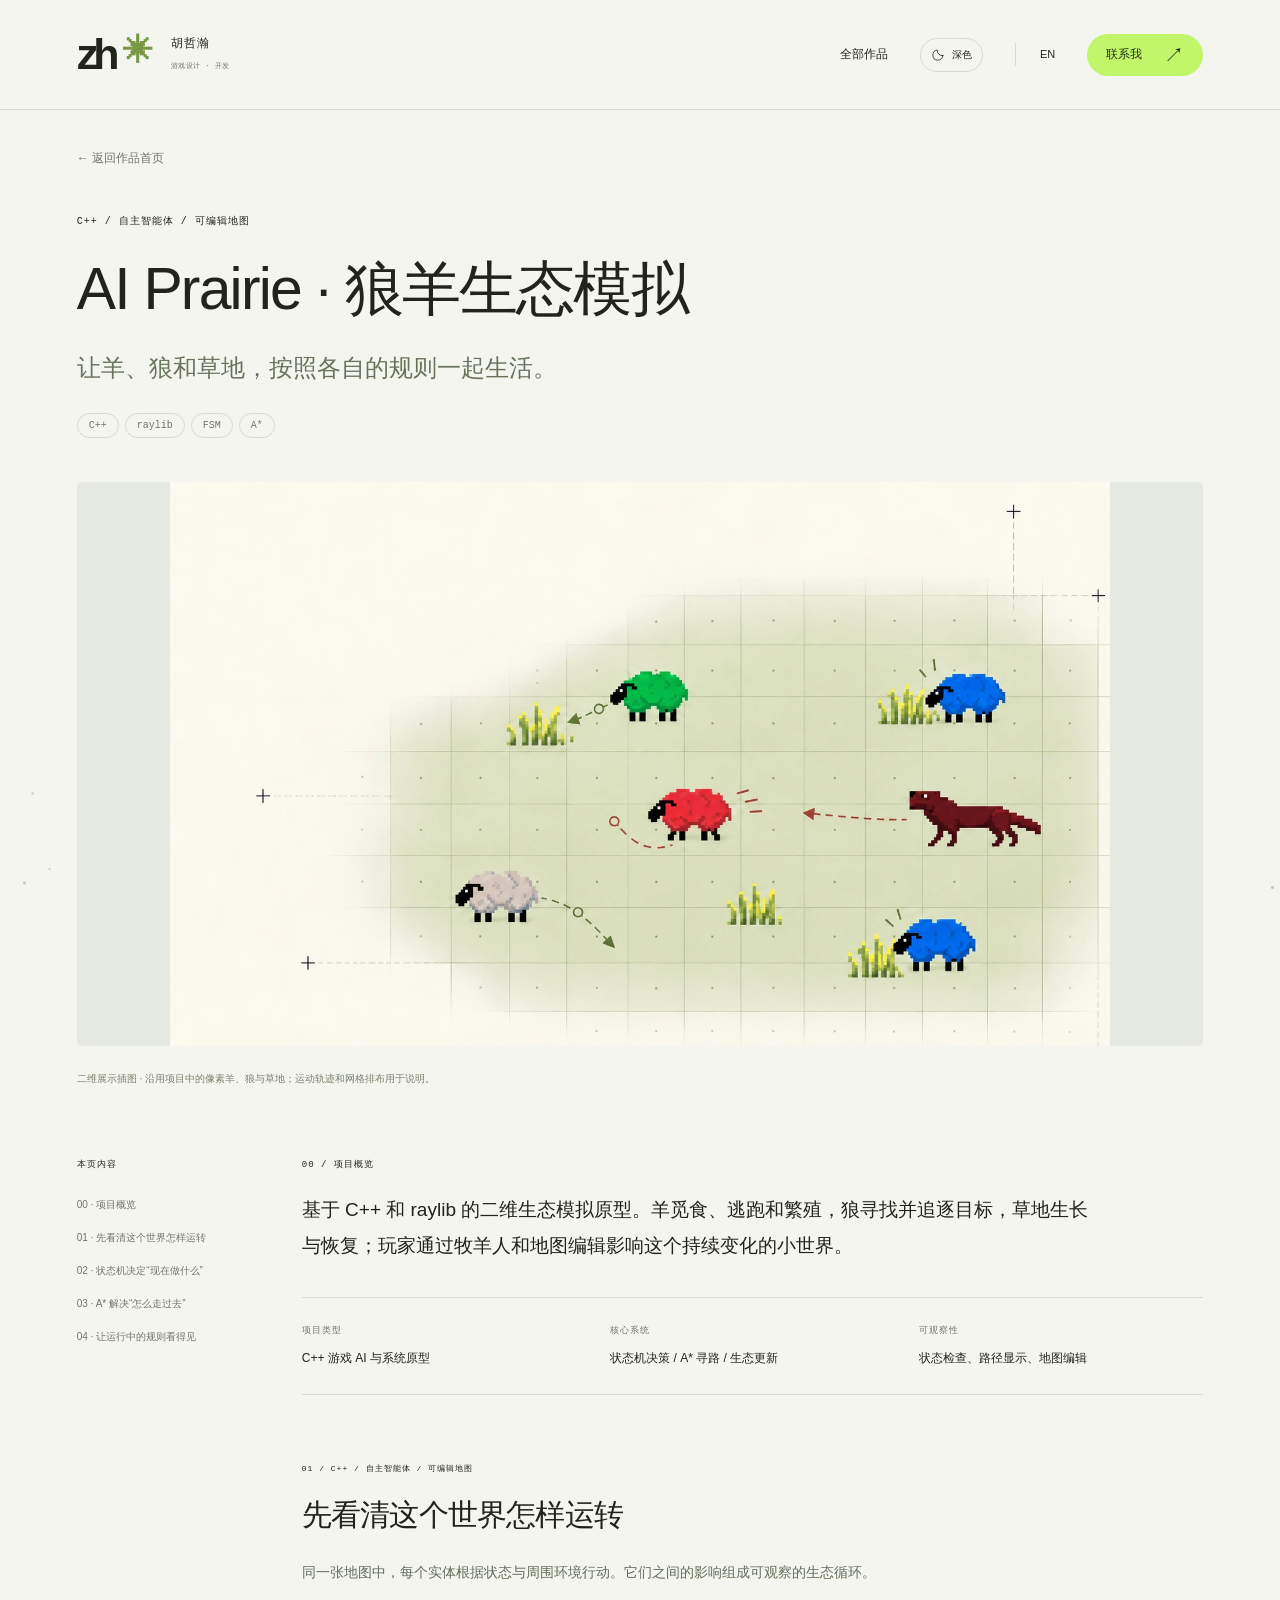
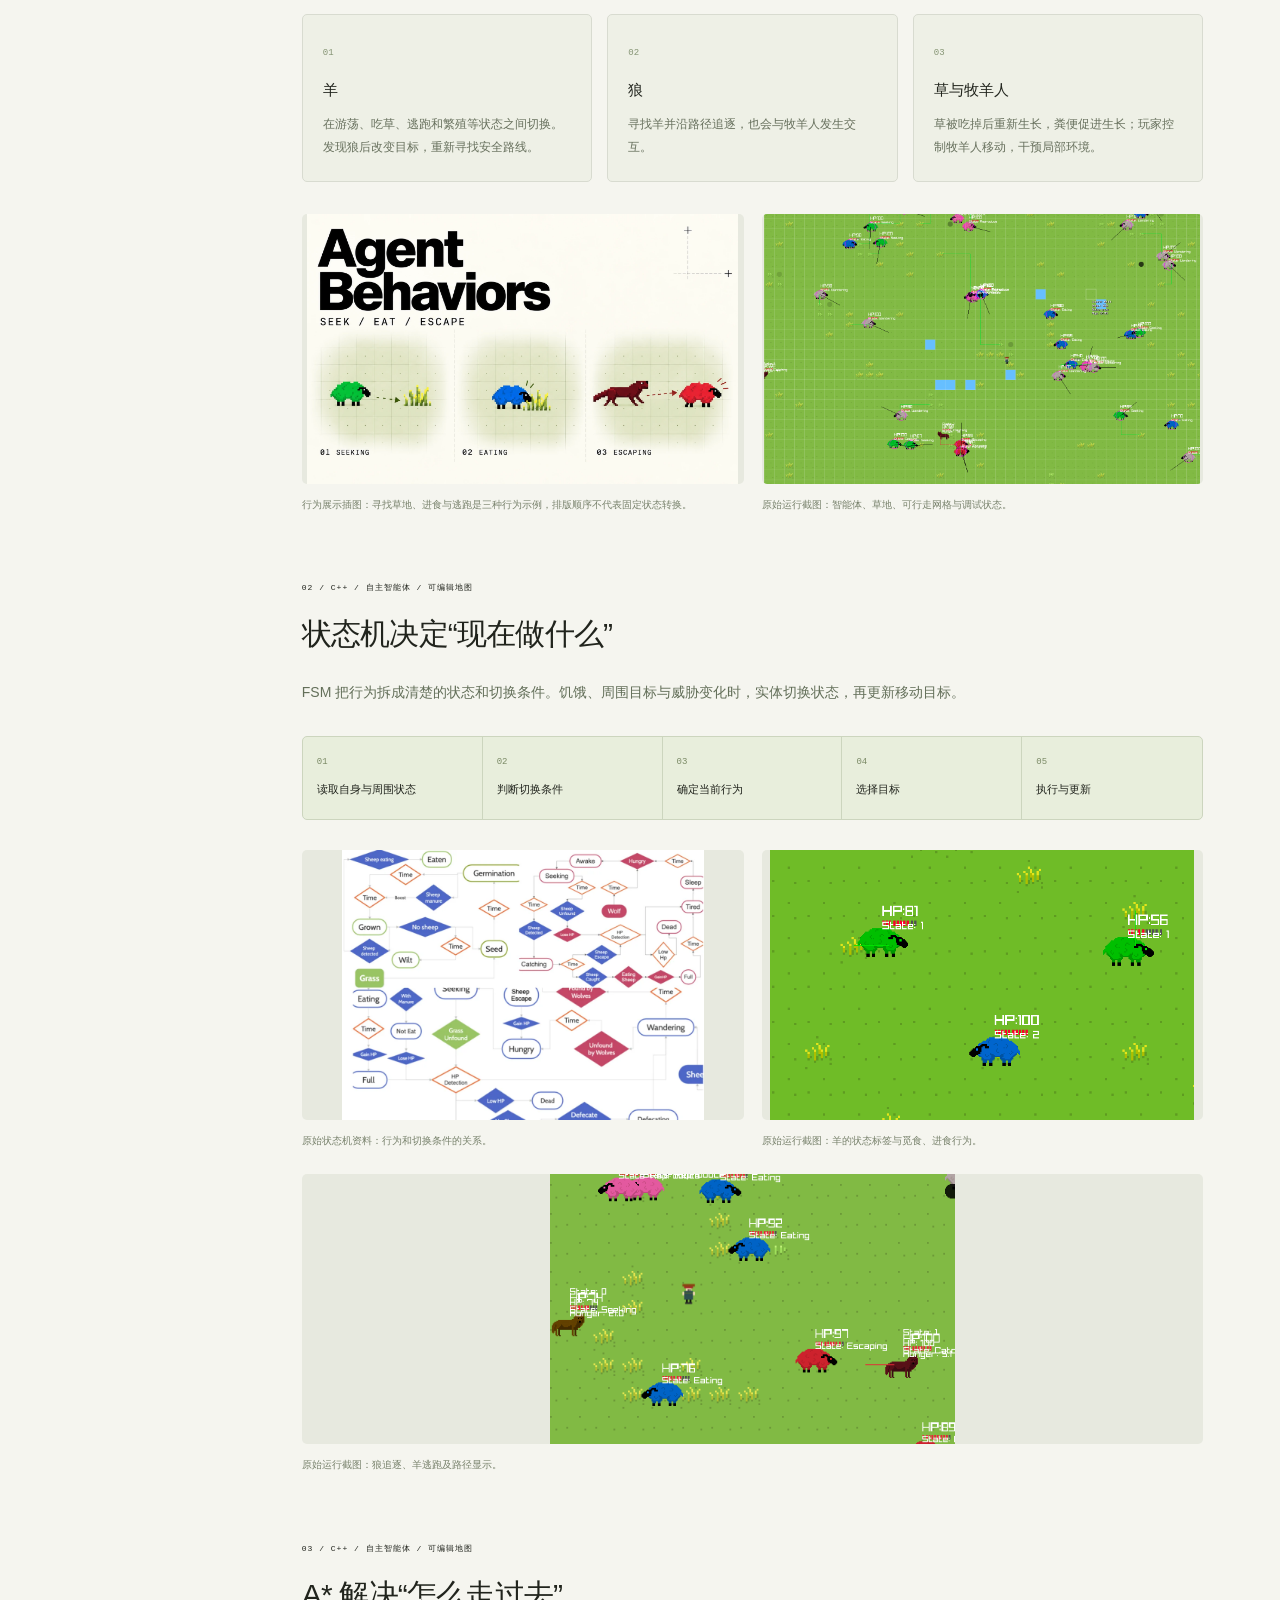
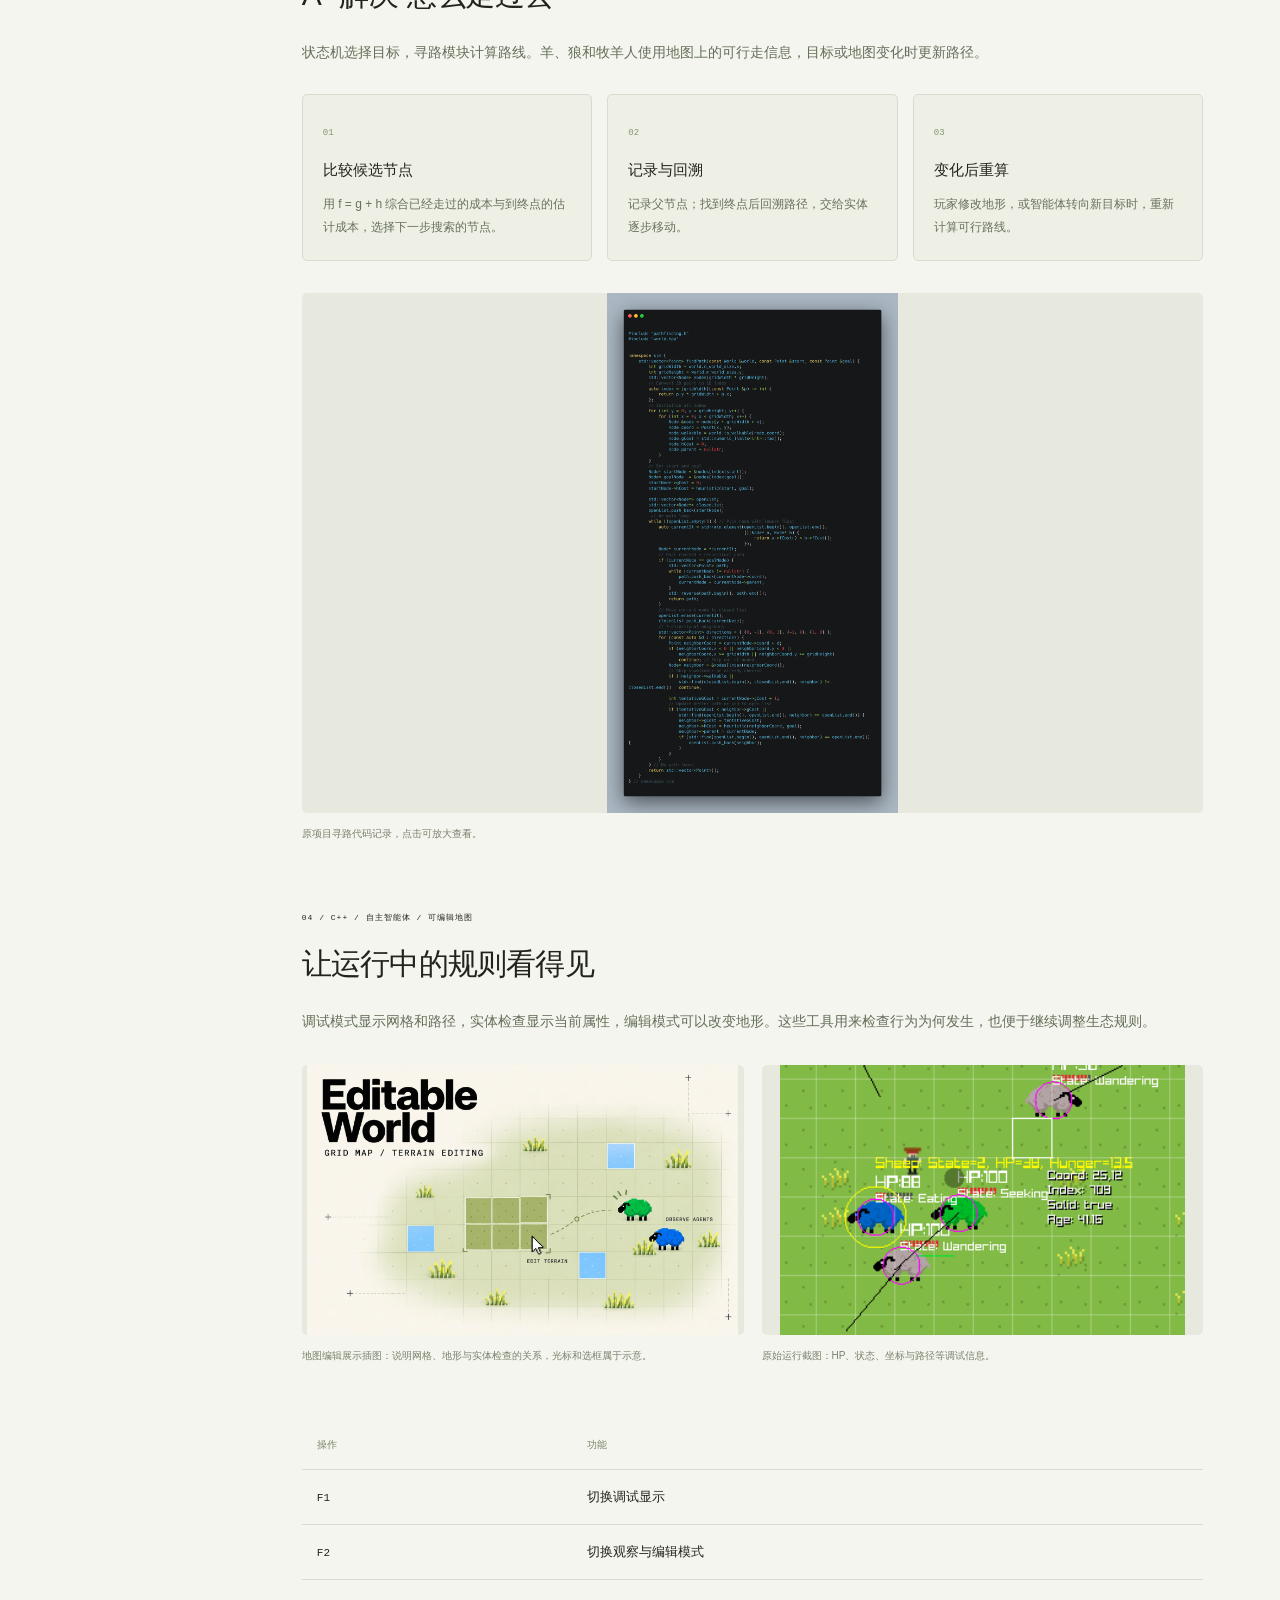
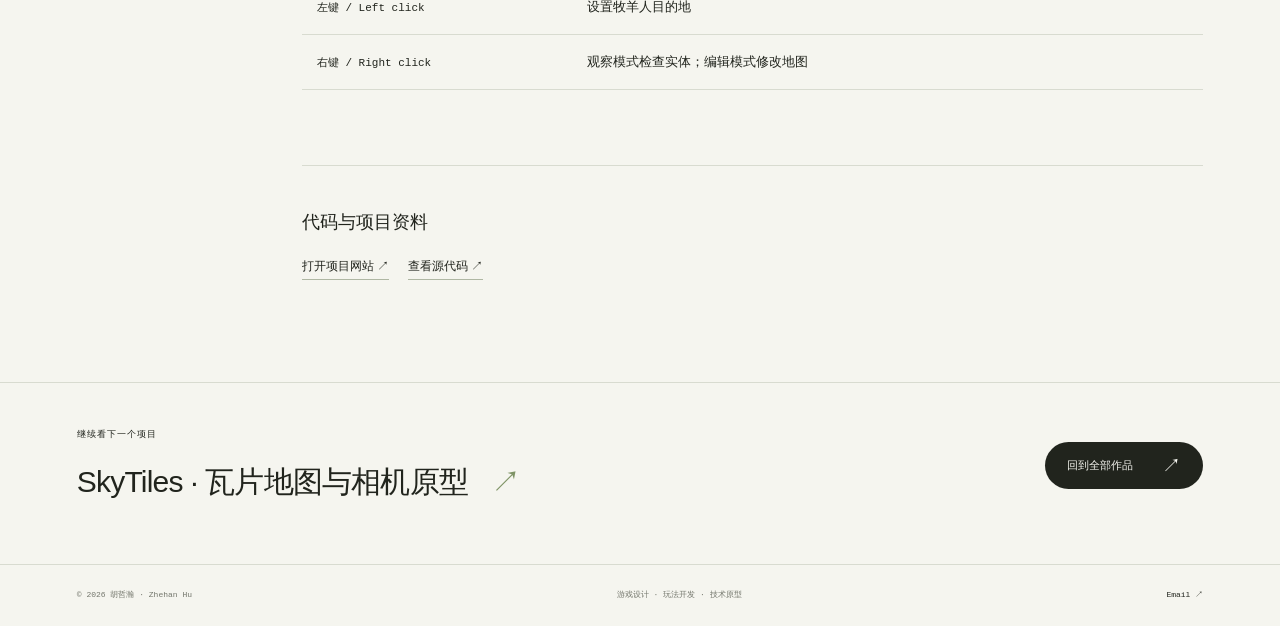
==== commit 915eee43: "同步八个详情页的脚本版本标记" ====
--- a/projects/ai-prairie.html
+++ b/projects/ai-prairie.html
@@ -9,4 +9,4 @@
     
     <section class="case-resources"><h2>代码与项目资料</h2><div class="project-links"><a href="https://ecosystemhu.creght.site/" target="_blank" rel="noopener noreferrer">打开项目网站 ↗</a><a href="https://github.com/siempre-2004/EcoSystem_VisualStudio" target="_blank" rel="noopener noreferrer">查看源代码 ↗</a></div></section></div></div>
     <section class="case-next wrap"><div><div class="eyebrow">继续看下一个项目</div><a class="case-next-title" href="./skytiles.html">SkyTiles · 瓦片地图与相机原型 <span aria-hidden="true">↗</span></a></div><a class="button dark" href="../index.html#work">回到全部作品 <span aria-hidden="true">↗</span></a></section></main>
-    <footer class="footer wrap"><span>© 2026 胡哲瀚 · Zhehan Hu</span><span>游戏设计 · 玩法开发 · 技术原型</span><a href="mailto:huzhehanhuzhehan@gmail.com">Email ↗</a></footer></div><dialog id="image-dialog" class="image-dialog" aria-labelledby="lightbox-caption"><div class="lightbox-toolbar"><span id="lightbox-count"></span><button type="button" id="lightbox-close" aria-label="关闭图片">×</button></div><img id="lightbox-image" alt=""><p id="lightbox-caption"></p><div class="lightbox-nav"><button id="lightbox-prev" type="button" aria-label="上一张图片">←</button><button id="lightbox-next" type="button" aria-label="下一张图片">→</button></div></dialog><script src="../covers.js" defer></script><script src="../project-data.js" defer></script><script src="../project.js" defer></script><script src="../ambient.js" defer></script></body></html>+    <footer class="footer wrap"><span>© 2026 胡哲瀚 · Zhehan Hu</span><span>游戏设计 · 玩法开发 · 技术原型</span><a href="mailto:huzhehanhuzhehan@gmail.com">Email ↗</a></footer></div><dialog id="image-dialog" class="image-dialog" aria-labelledby="lightbox-caption"><div class="lightbox-toolbar"><span id="lightbox-count"></span><button type="button" id="lightbox-close" aria-label="关闭图片">×</button></div><img id="lightbox-image" alt=""><p id="lightbox-caption"></p><div class="lightbox-nav"><button id="lightbox-prev" type="button" aria-label="上一张图片">←</button><button id="lightbox-next" type="button" aria-label="下一张图片">→</button></div></dialog><script src="../covers.js?v=e9cef81536c8" defer></script><script src="../project-data.js?v=c42985bc92df" defer></script><script src="../project.js?v=a145aaf68750" defer></script><script src="../ambient.js" defer></script></body></html>
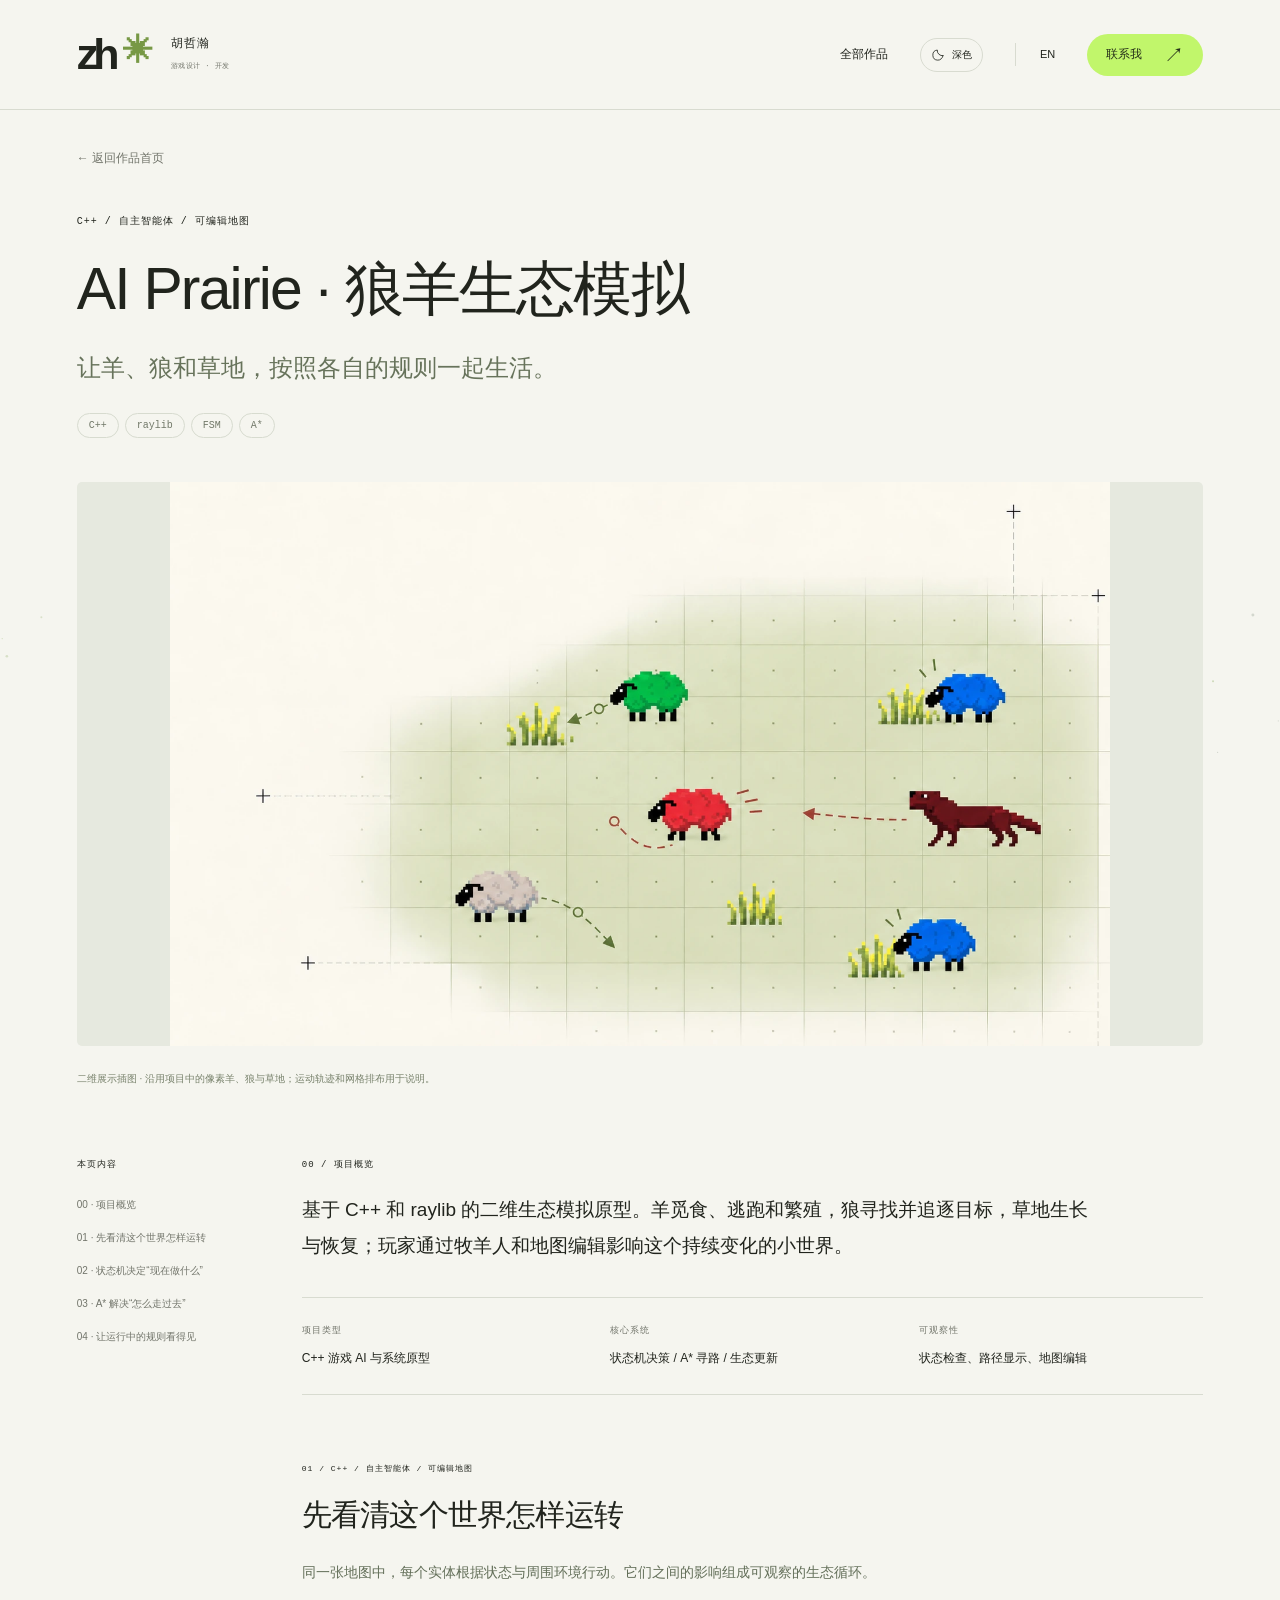
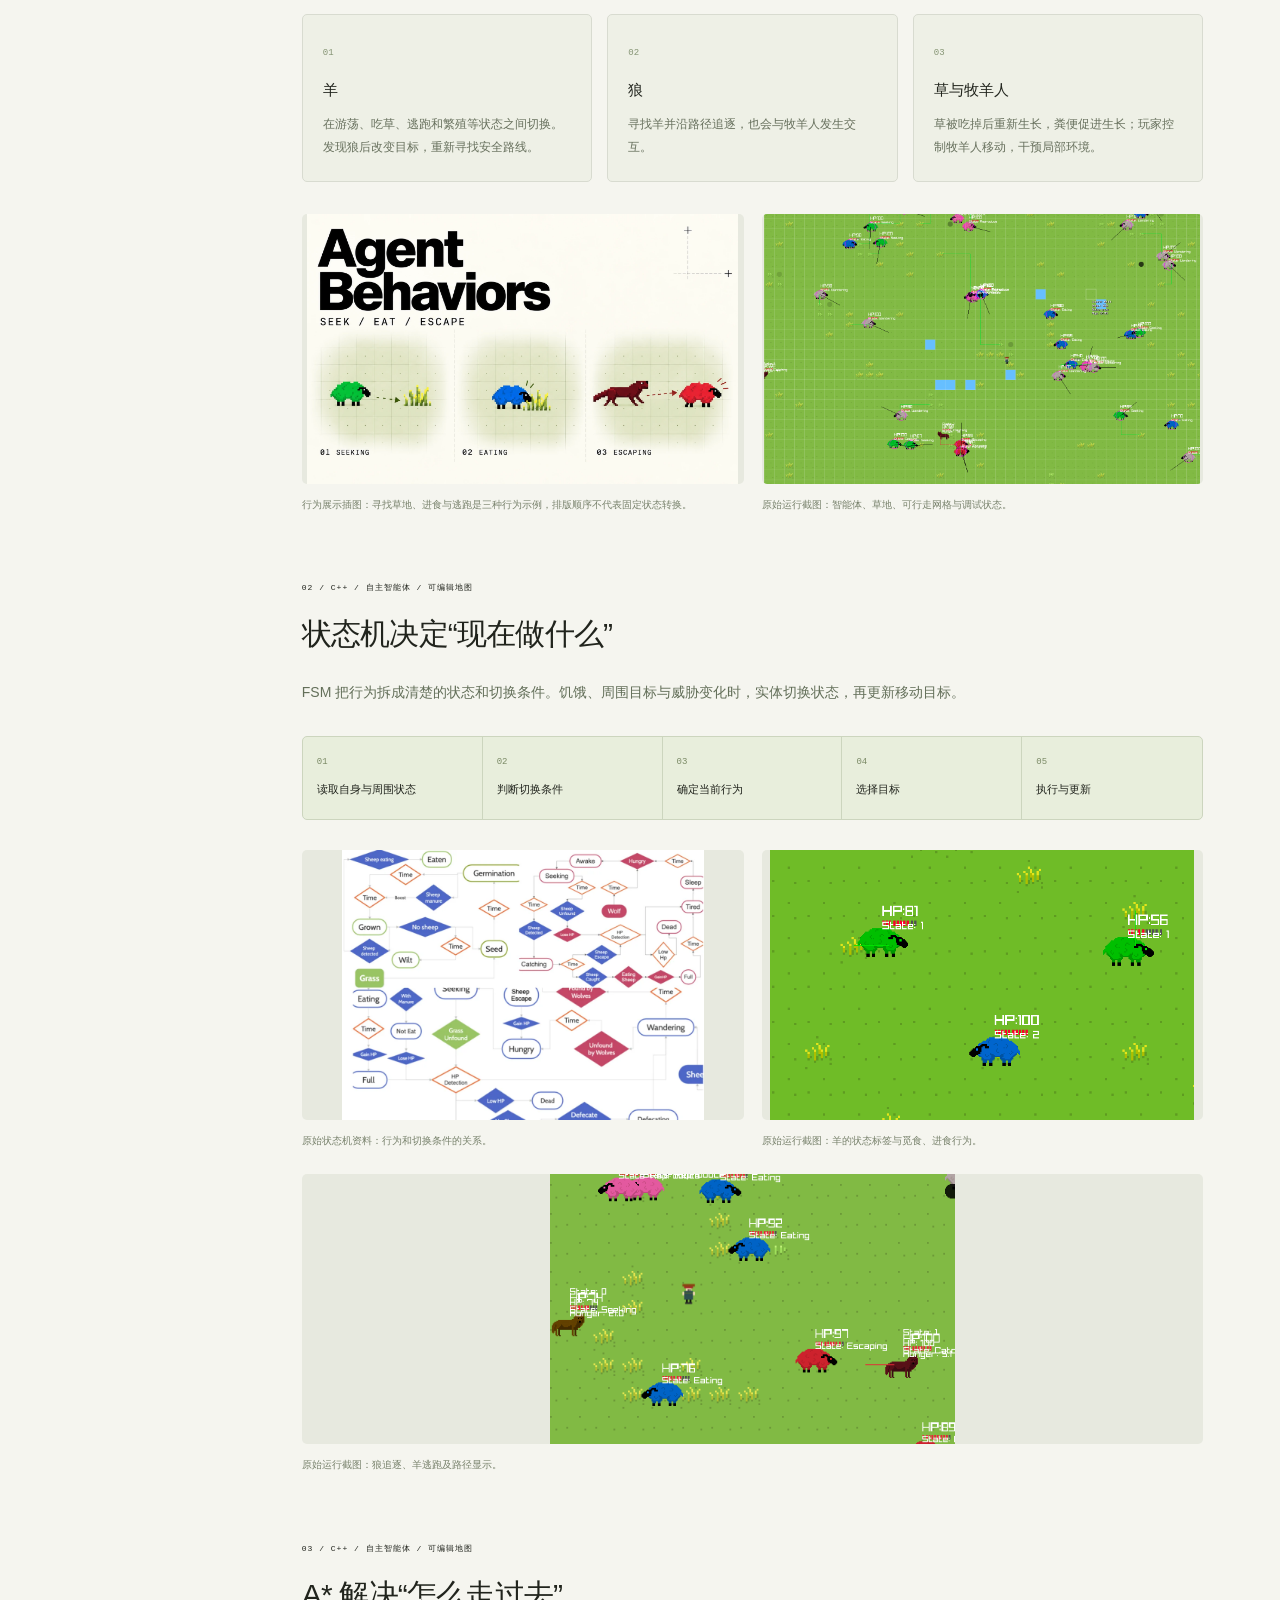
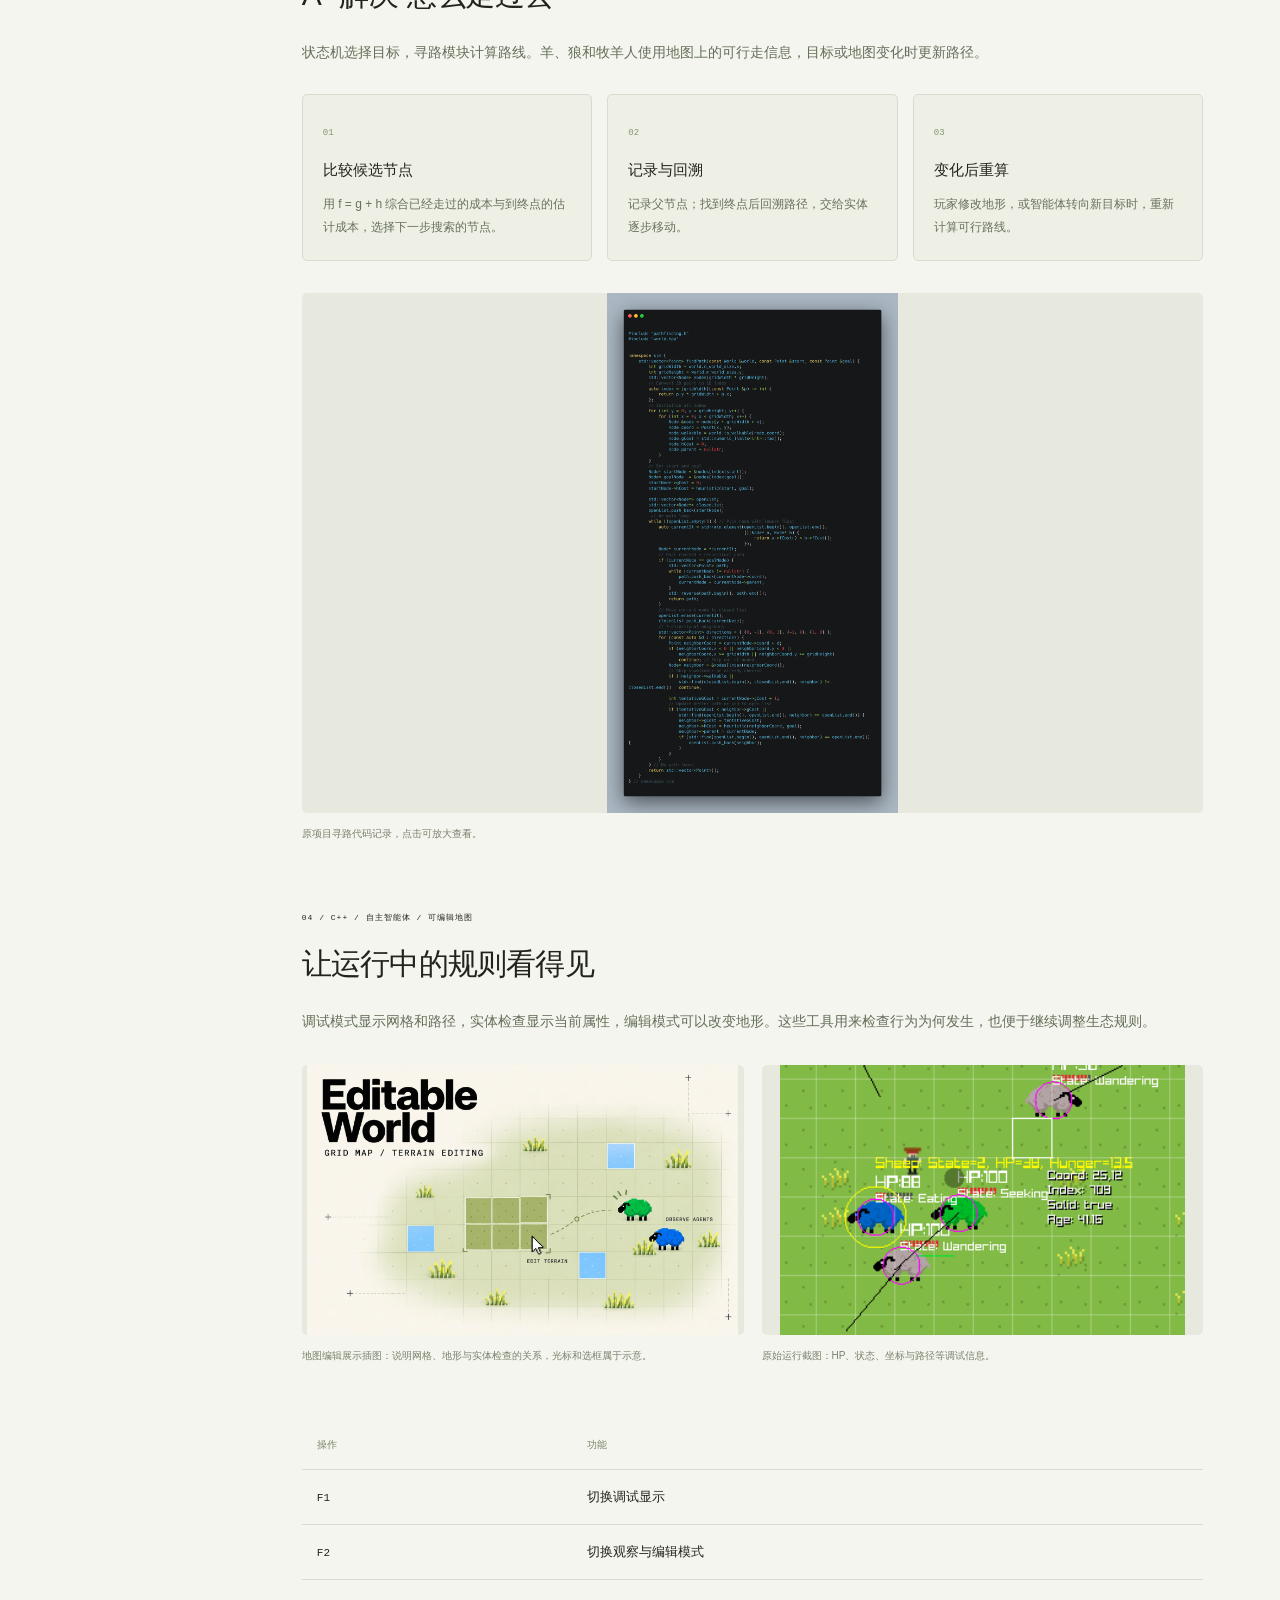
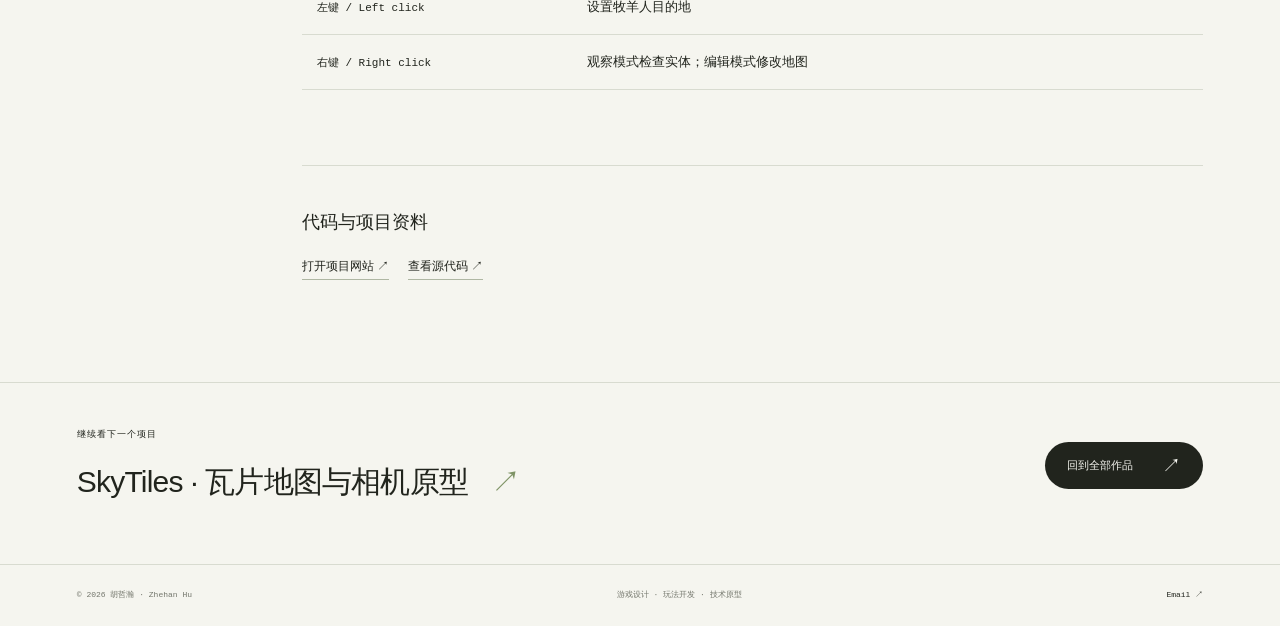
==== commit 026064db: "同步新配图与页面脚本版本，刷新旧照片缓存" ====
--- a/projects/ai-prairie.html
+++ b/projects/ai-prairie.html
@@ -9,4 +9,4 @@
     
     <section class="case-resources"><h2>代码与项目资料</h2><div class="project-links"><a href="https://ecosystemhu.creght.site/" target="_blank" rel="noopener noreferrer">打开项目网站 ↗</a><a href="https://github.com/siempre-2004/EcoSystem_VisualStudio" target="_blank" rel="noopener noreferrer">查看源代码 ↗</a></div></section></div></div>
     <section class="case-next wrap"><div><div class="eyebrow">继续看下一个项目</div><a class="case-next-title" href="./skytiles.html">SkyTiles · 瓦片地图与相机原型 <span aria-hidden="true">↗</span></a></div><a class="button dark" href="../index.html#work">回到全部作品 <span aria-hidden="true">↗</span></a></section></main>
-    <footer class="footer wrap"><span>© 2026 胡哲瀚 · Zhehan Hu</span><span>游戏设计 · 玩法开发 · 技术原型</span><a href="mailto:huzhehanhuzhehan@gmail.com">Email ↗</a></footer></div><dialog id="image-dialog" class="image-dialog" aria-labelledby="lightbox-caption"><div class="lightbox-toolbar"><span id="lightbox-count"></span><button type="button" id="lightbox-close" aria-label="关闭图片">×</button></div><img id="lightbox-image" alt=""><p id="lightbox-caption"></p><div class="lightbox-nav"><button id="lightbox-prev" type="button" aria-label="上一张图片">←</button><button id="lightbox-next" type="button" aria-label="下一张图片">→</button></div></dialog><script src="../covers.js?v=e9cef81536c8" defer></script><script src="../project-data.js?v=c42985bc92df" defer></script><script src="../project.js?v=a145aaf68750" defer></script><script src="../ambient.js" defer></script></body></html>+    <footer class="footer wrap"><span>© 2026 胡哲瀚 · Zhehan Hu</span><span>游戏设计 · 玩法开发 · 技术原型</span><a href="mailto:huzhehanhuzhehan@gmail.com">Email ↗</a></footer></div><dialog id="image-dialog" class="image-dialog" aria-labelledby="lightbox-caption"><div class="lightbox-toolbar"><span id="lightbox-count"></span><button type="button" id="lightbox-close" aria-label="关闭图片">×</button></div><img id="lightbox-image" alt=""><p id="lightbox-caption"></p><div class="lightbox-nav"><button id="lightbox-prev" type="button" aria-label="上一张图片">←</button><button id="lightbox-next" type="button" aria-label="下一张图片">→</button></div></dialog><script src="../covers.js?v=e9cef81536c8" defer></script><script src="../project-data.js?v=aa1e24826cfd" defer></script><script src="../project.js?v=a145aaf68750" defer></script><script src="../ambient.js" defer></script></body></html>
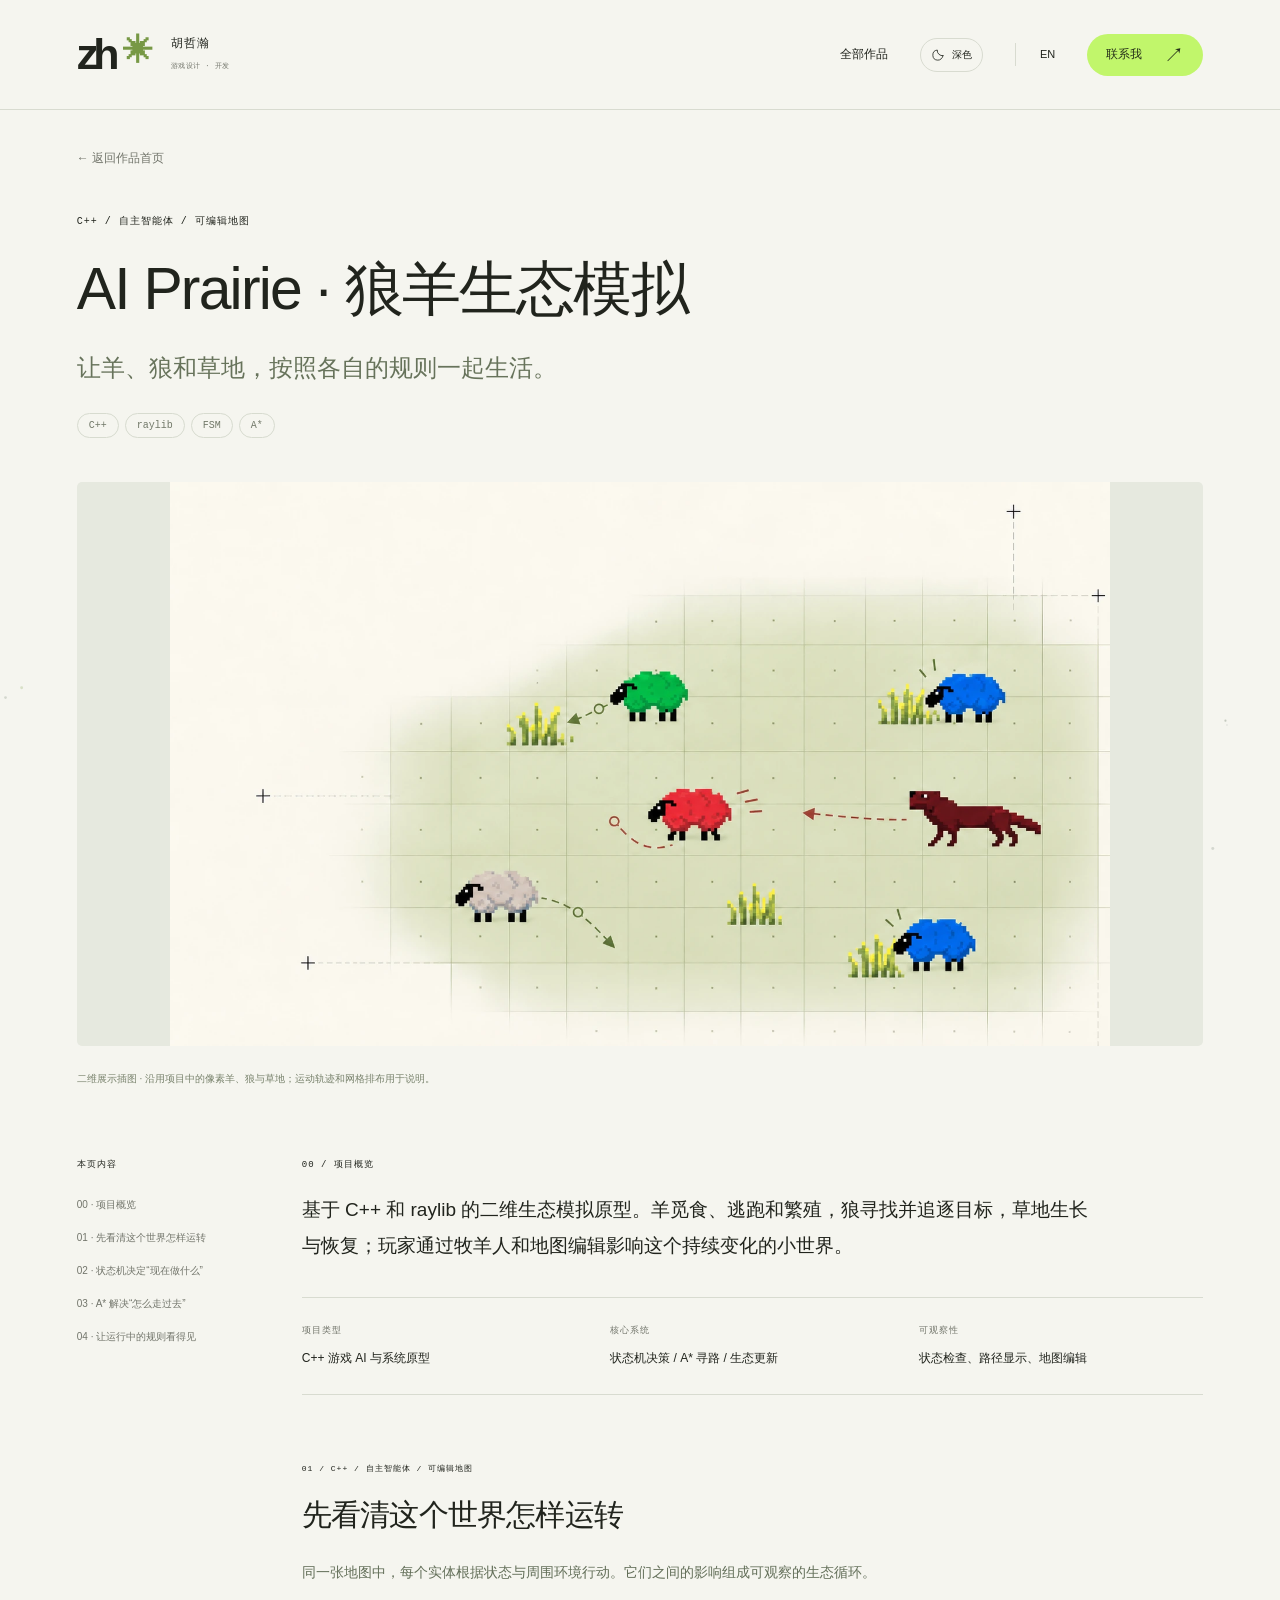
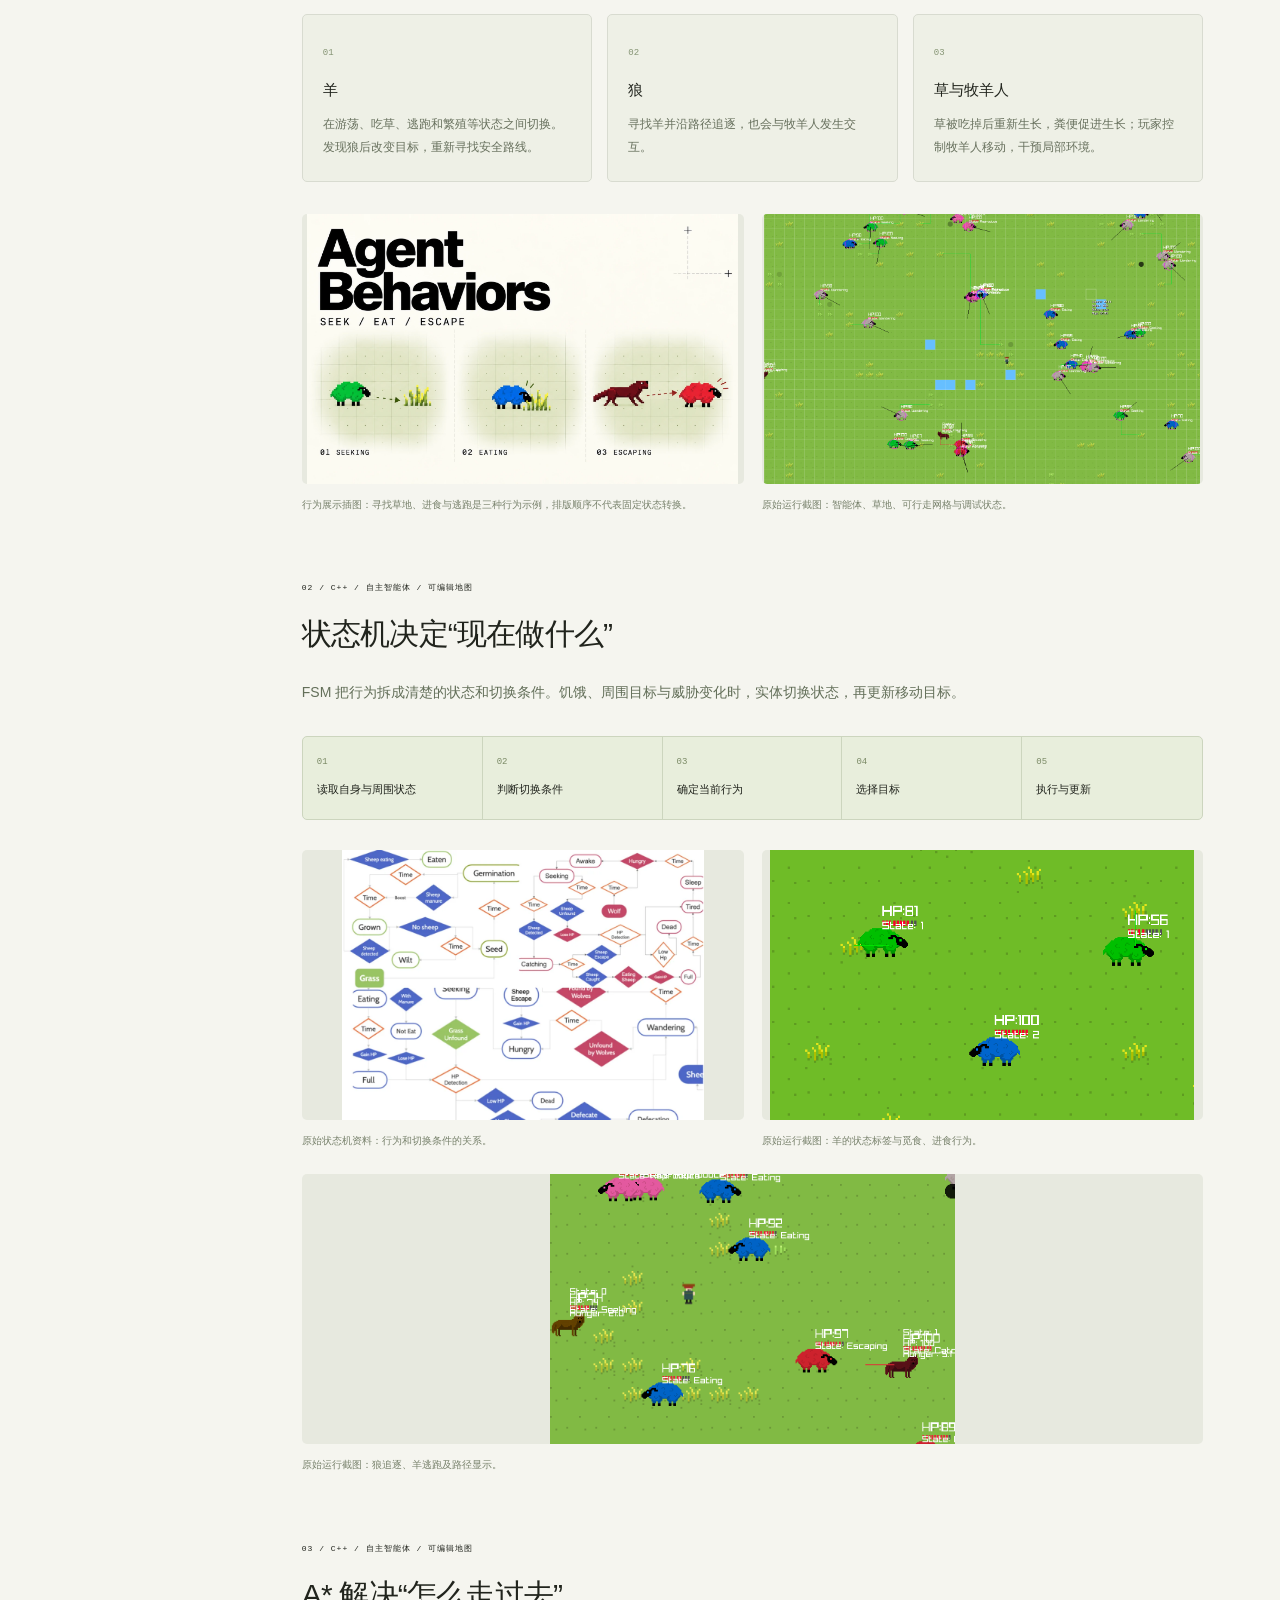
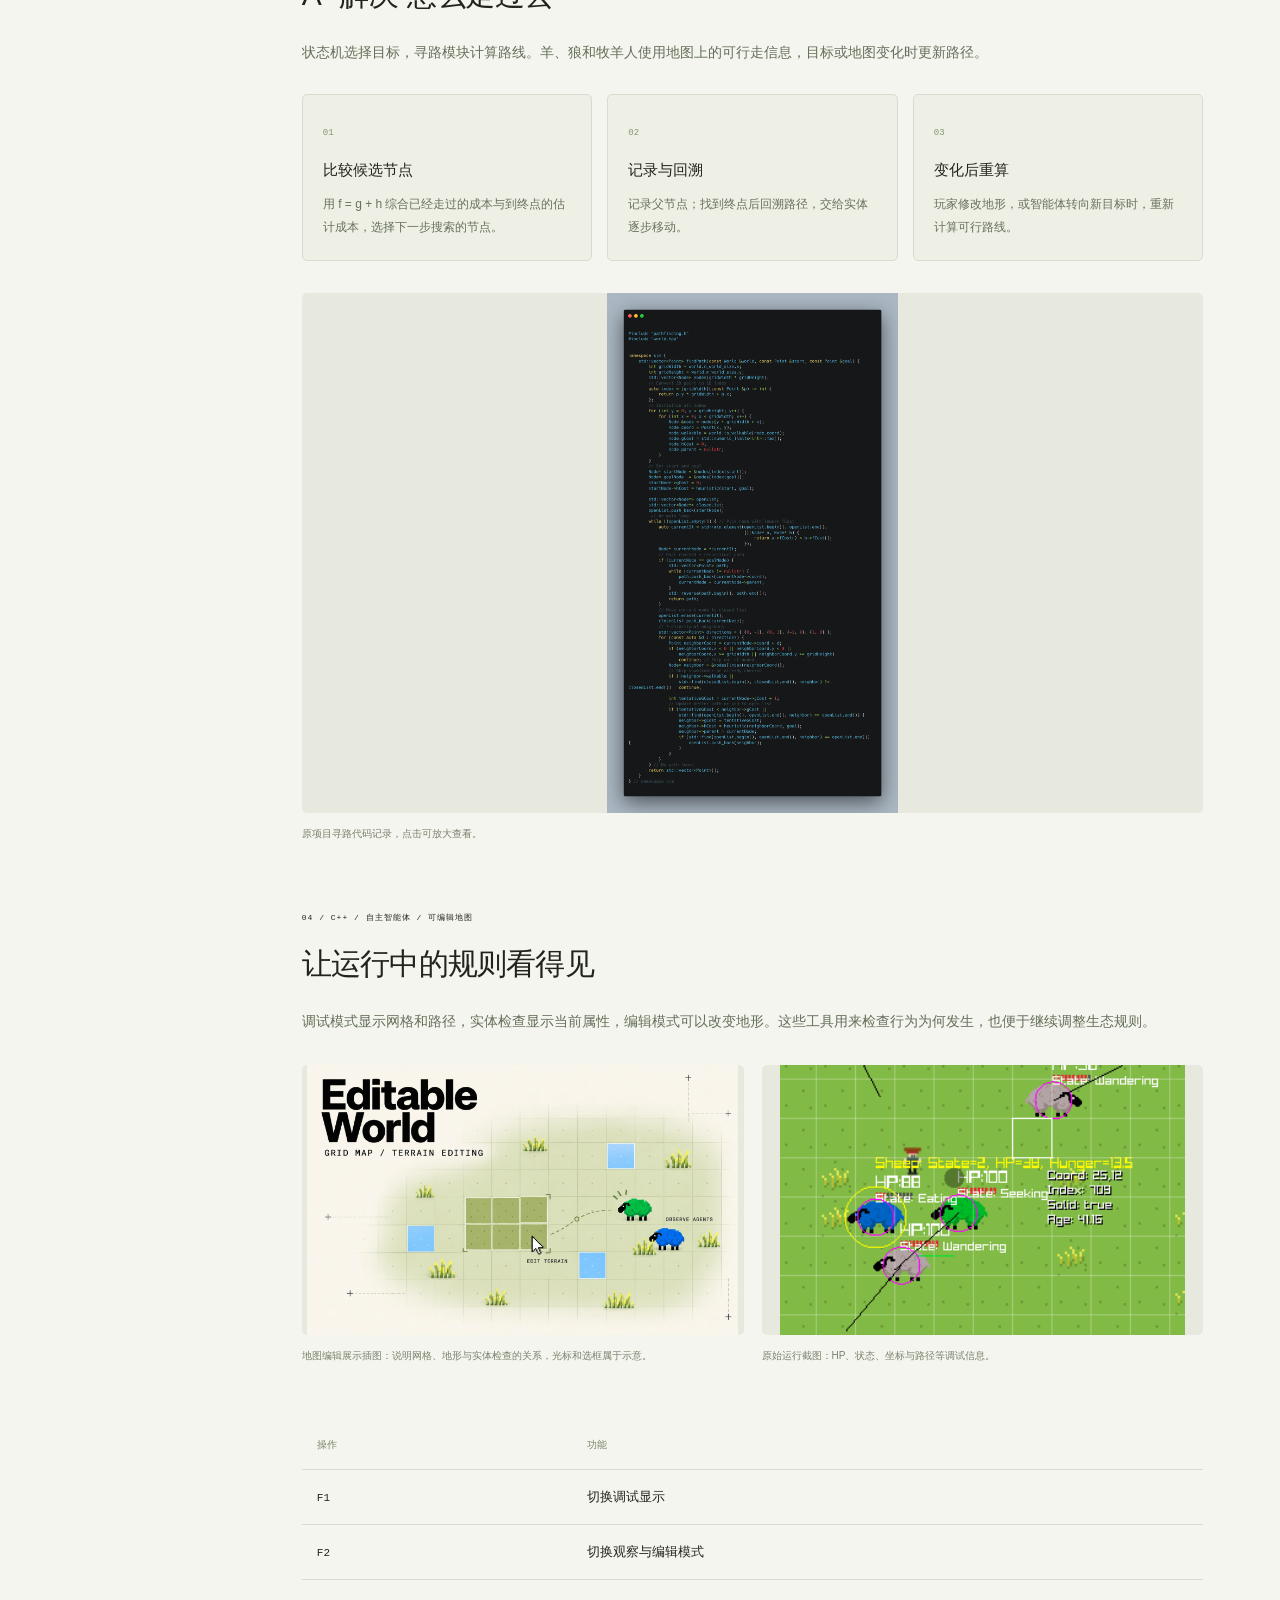
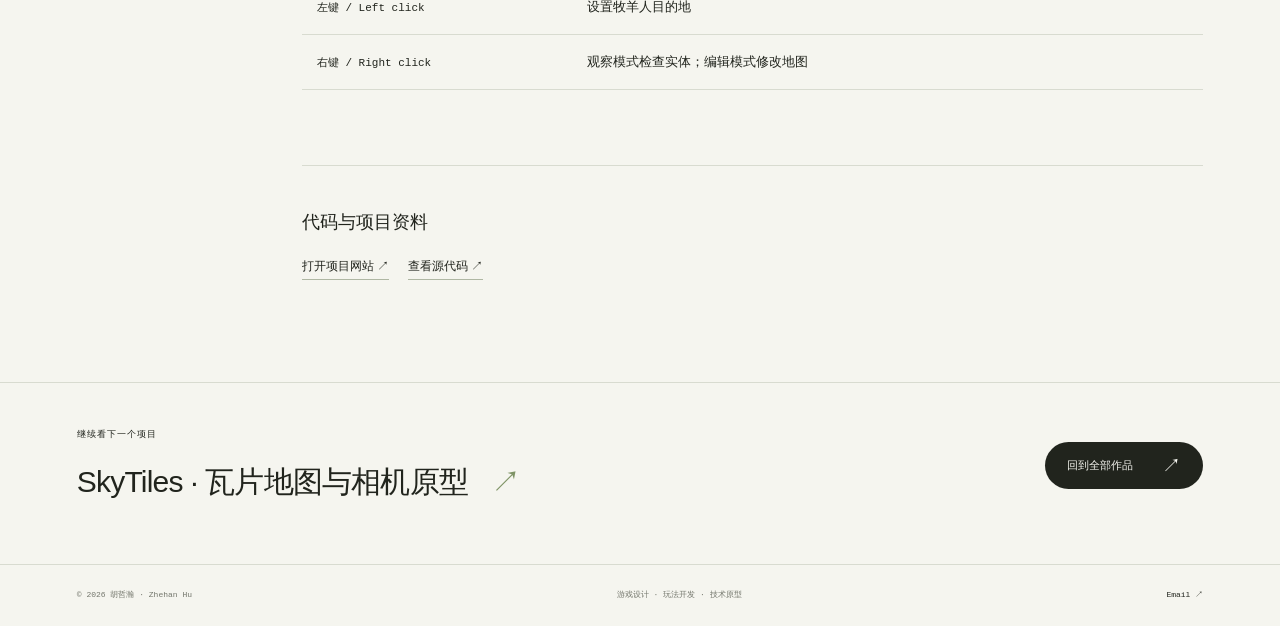
==== commit 4533bfc9: "同步八个项目页与新版脚本缓存地址" ====
--- a/projects/ai-prairie.html
+++ b/projects/ai-prairie.html
@@ -9,4 +9,4 @@
     
     <section class="case-resources"><h2>代码与项目资料</h2><div class="project-links"><a href="https://ecosystemhu.creght.site/" target="_blank" rel="noopener noreferrer">打开项目网站 ↗</a><a href="https://github.com/siempre-2004/EcoSystem_VisualStudio" target="_blank" rel="noopener noreferrer">查看源代码 ↗</a></div></section></div></div>
     <section class="case-next wrap"><div><div class="eyebrow">继续看下一个项目</div><a class="case-next-title" href="./skytiles.html">SkyTiles · 瓦片地图与相机原型 <span aria-hidden="true">↗</span></a></div><a class="button dark" href="../index.html#work">回到全部作品 <span aria-hidden="true">↗</span></a></section></main>
-    <footer class="footer wrap"><span>© 2026 胡哲瀚 · Zhehan Hu</span><span>游戏设计 · 玩法开发 · 技术原型</span><a href="mailto:huzhehanhuzhehan@gmail.com">Email ↗</a></footer></div><dialog id="image-dialog" class="image-dialog" aria-labelledby="lightbox-caption"><div class="lightbox-toolbar"><span id="lightbox-count"></span><button type="button" id="lightbox-close" aria-label="关闭图片">×</button></div><img id="lightbox-image" alt=""><p id="lightbox-caption"></p><div class="lightbox-nav"><button id="lightbox-prev" type="button" aria-label="上一张图片">←</button><button id="lightbox-next" type="button" aria-label="下一张图片">→</button></div></dialog><script src="../covers.js?v=e9cef81536c8" defer></script><script src="../project-data.js?v=aa1e24826cfd" defer></script><script src="../project.js?v=a145aaf68750" defer></script><script src="../ambient.js" defer></script></body></html>+    <footer class="footer wrap"><span>© 2026 胡哲瀚 · Zhehan Hu</span><span>游戏设计 · 玩法开发 · 技术原型</span><a href="mailto:huzhehanhuzhehan@gmail.com">Email ↗</a></footer></div><dialog id="image-dialog" class="image-dialog" aria-labelledby="lightbox-caption"><div class="lightbox-toolbar"><span id="lightbox-count"></span><button type="button" id="lightbox-close" aria-label="关闭图片">×</button></div><img id="lightbox-image" alt=""><p id="lightbox-caption"></p><div class="lightbox-nav"><button id="lightbox-prev" type="button" aria-label="上一张图片">←</button><button id="lightbox-next" type="button" aria-label="下一张图片">→</button></div></dialog><script src="../covers.js?v=e9cef81536c8" defer></script><script src="../project-data.js?v=a1180f739fec" defer></script><script src="../project.js?v=d452593c9330" defer></script><script src="../ambient.js" defer></script></body></html>
--- a/project.css
+++ b/project.css
@@ -7,3 +7,9 @@
 /* Photographic cover crops match the homepage; the lightbox keeps the full image. */
 .case-hero-fitted .zoom-image{height:auto;aspect-ratio:3/2;display:block}
 .case-hero-fitted .zoom-image>img{height:100%;width:100%;object-fit:cover}
+
+/* Featured footage stays in its original widescreen format. */
+.case-actions{display:flex;align-items:center;flex-wrap:wrap;gap:16px 24px;margin-top:25px}
+.case-actions .text-link{font-size:11px}
+.case-video-hero{scroll-margin-top:24px}
+.case-video-hero video{display:block;aspect-ratio:16/9;max-height:none;object-fit:contain}
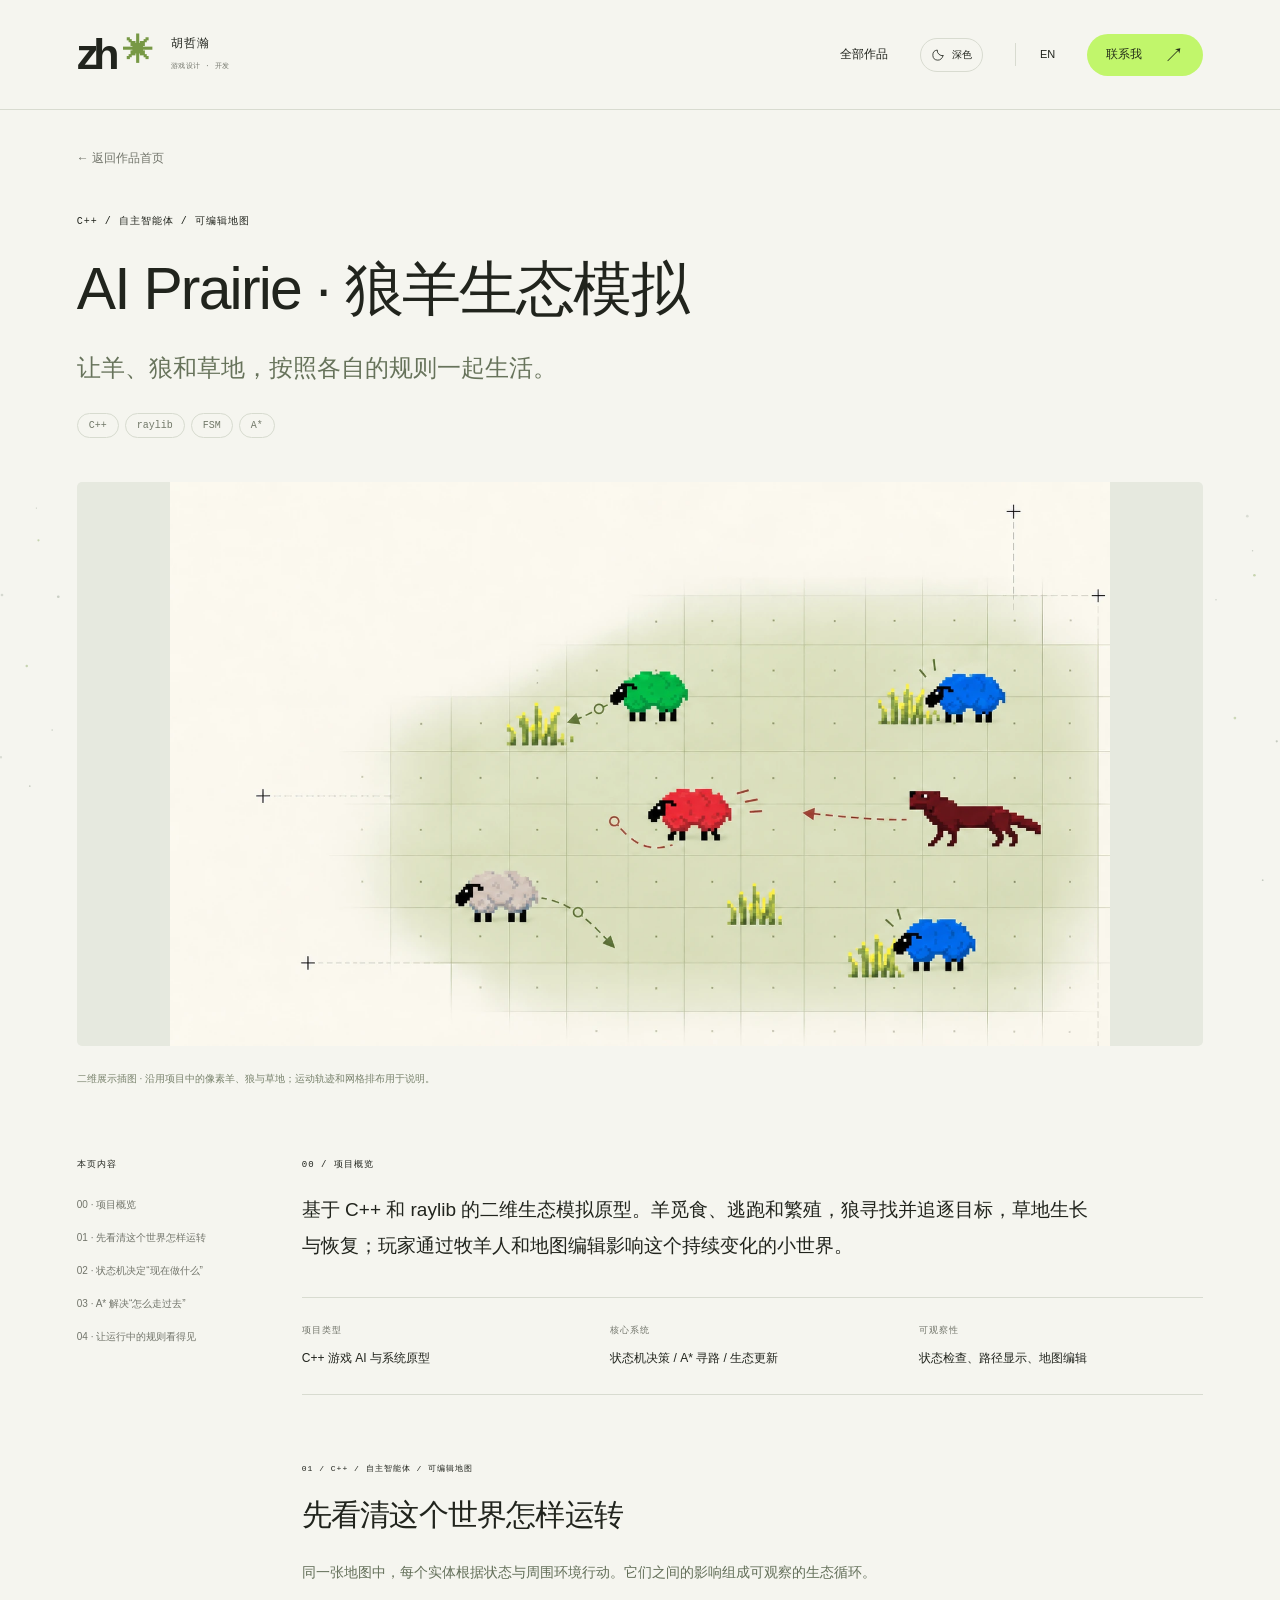
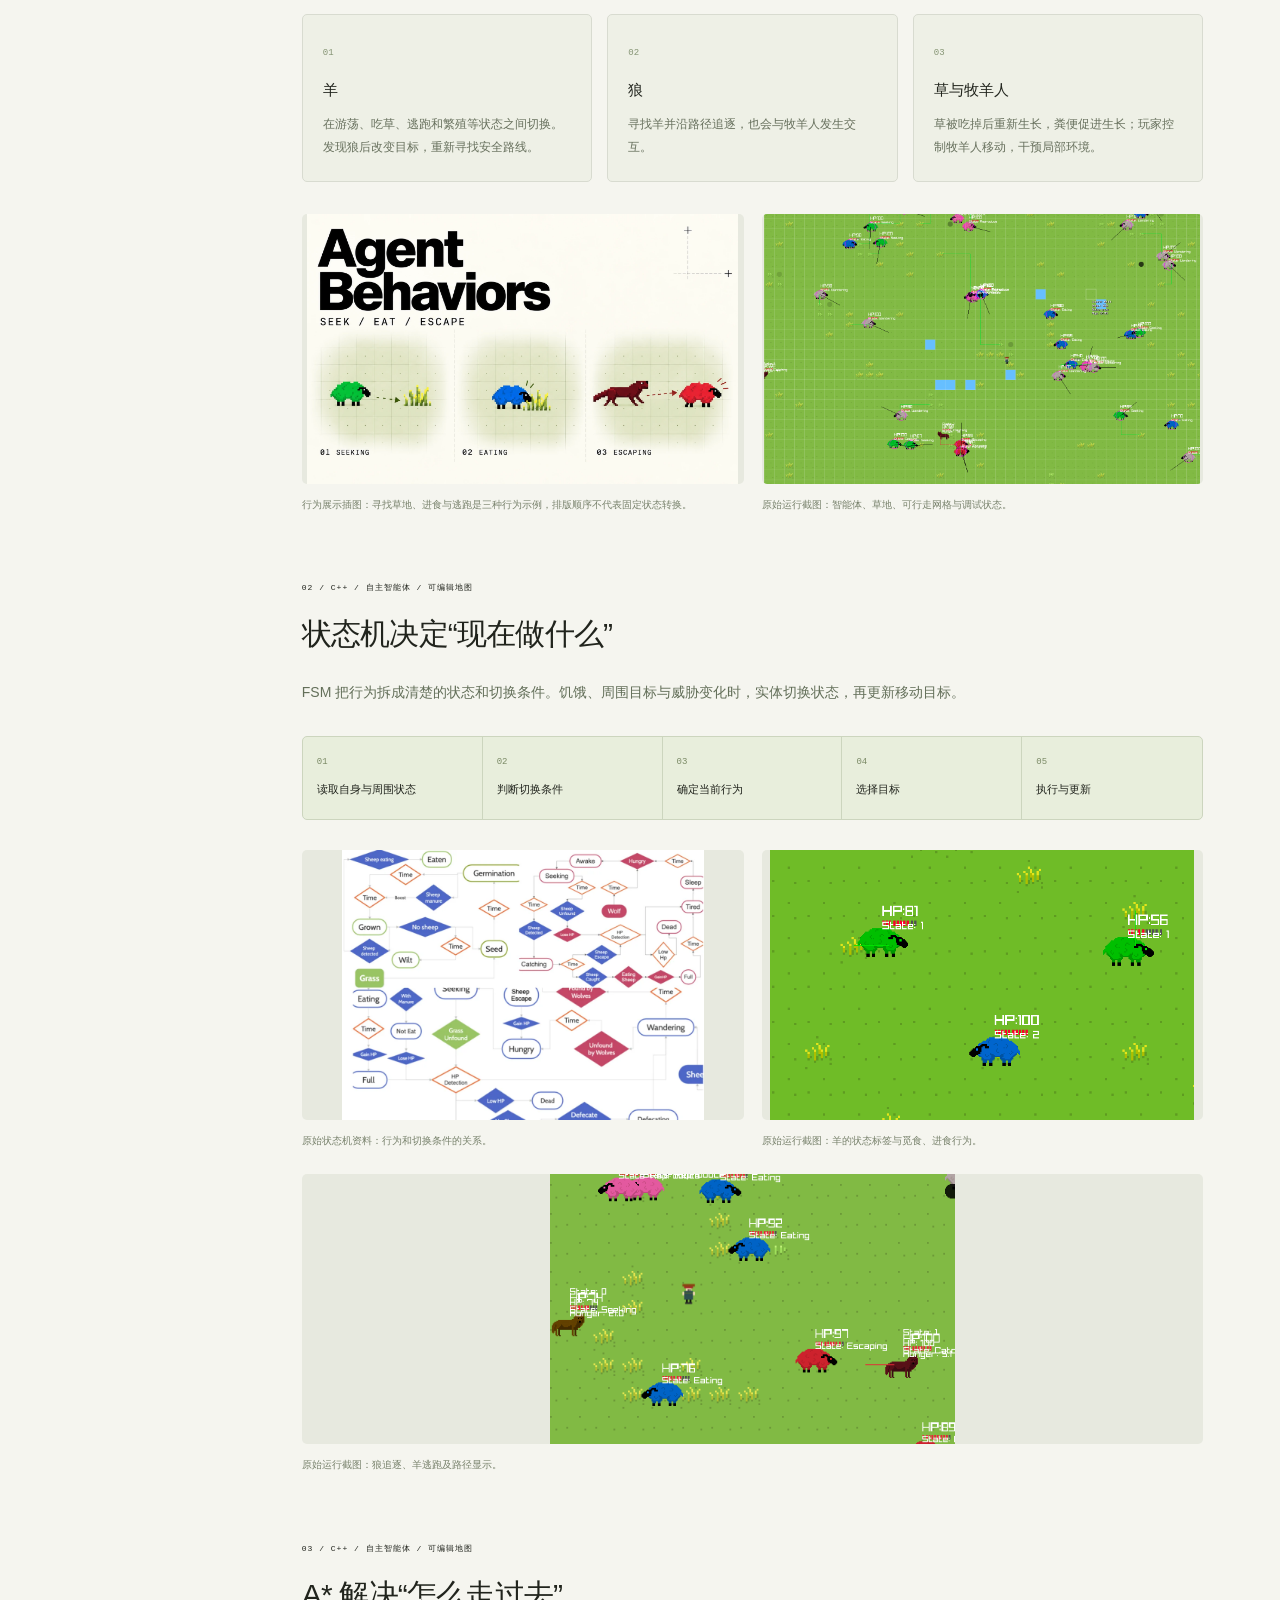
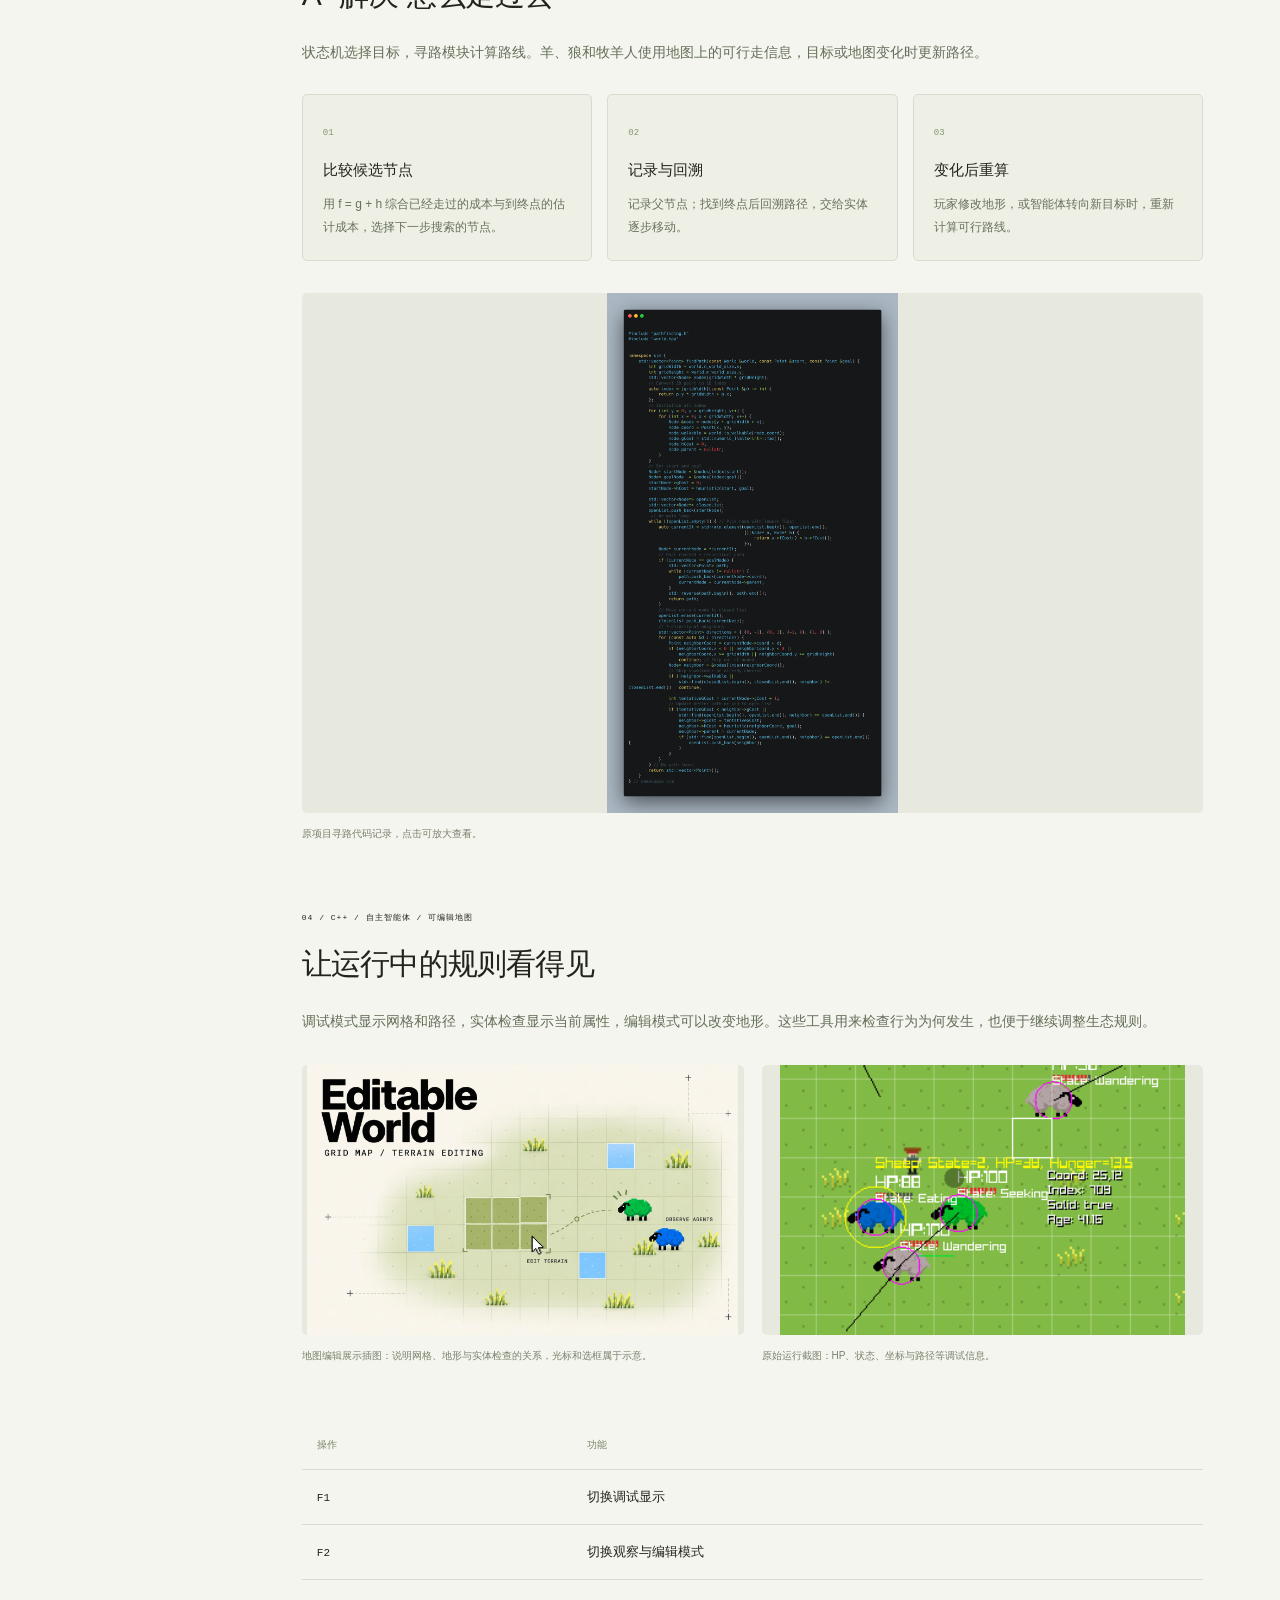
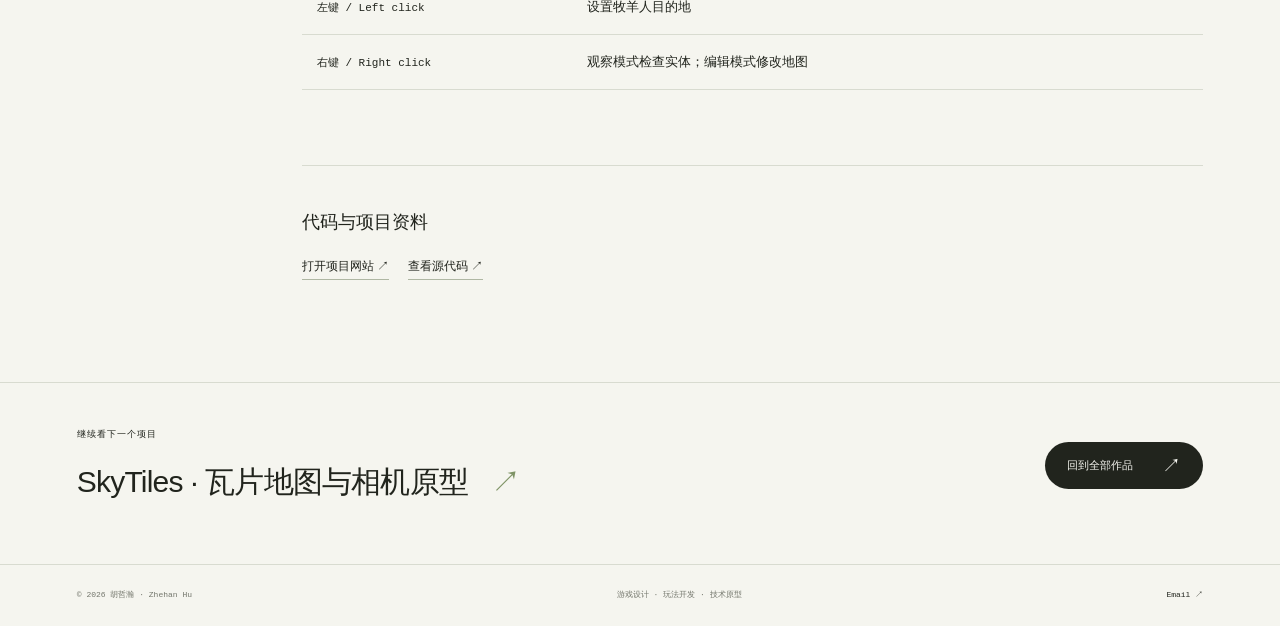
==== commit c71a80f0: "同步关卡视频页面与样式缓存版本" ====
--- a/projects/ai-prairie.html
+++ b/projects/ai-prairie.html
@@ -1,5 +1,5 @@
 <!doctype html>
-<html lang="zh-CN"><head><meta charset="utf-8"><meta name="viewport" content="width=device-width,initial-scale=1"><meta name="theme-color" content="#f5f5ef"><meta name="description" content="基于 C++ 和 raylib 的二维生态模拟原型。羊觅食、逃跑和繁殖，狼寻找并追逐目标，草地生长与恢复；玩家通过牧羊人和地图编辑影响这个持续变化的小世界。"><meta property="og:title" content="AI Prairie · 狼羊生态模拟 · 胡哲瀚"><meta property="og:description" content="让羊、狼和草地，按照各自的规则一起生活。"><title>AI Prairie · 狼羊生态模拟 · 胡哲瀚的作品集</title><link rel="icon" type="image/svg+xml" href="../assets/icon.svg"><script src="../theme.js"></script><link rel="stylesheet" href="../style.css"><link rel="stylesheet" href="../project.css"></head>
+<html lang="zh-CN"><head><meta charset="utf-8"><meta name="viewport" content="width=device-width,initial-scale=1"><meta name="theme-color" content="#f5f5ef"><meta name="description" content="基于 C++ 和 raylib 的二维生态模拟原型。羊觅食、逃跑和繁殖，狼寻找并追逐目标，草地生长与恢复；玩家通过牧羊人和地图编辑影响这个持续变化的小世界。"><meta property="og:title" content="AI Prairie · 狼羊生态模拟 · 胡哲瀚"><meta property="og:description" content="让羊、狼和草地，按照各自的规则一起生活。"><title>AI Prairie · 狼羊生态模拟 · 胡哲瀚的作品集</title><link rel="icon" type="image/svg+xml" href="../assets/icon.svg"><script src="../theme.js"></script><link rel="stylesheet" href="../style.css"><link rel="stylesheet" href="../project.css?v=d116f0516fcc"></head>
 <body data-project="prairie"><canvas id="ambient" class="ambient-layer" aria-hidden="true"></canvas><div id="case-app"><a class="skip" href="#overview">跳到项目内容</a><header class="header wrap case-header"><a class="brand" href="../index.html" aria-label="返回作品首页"><span class="brand-symbol">zh<span>✳</span></span><span class="brand-name">胡哲瀚<br><small>游戏设计 · 开发</small></span></a><nav aria-label="主导航"><a href="../index.html#work">全部作品</a><button class="theme-toggle" type="button" data-theme-toggle aria-label="切换到深色模式" aria-pressed="false"><svg class="theme-moon" viewBox="0 0 24 24" aria-hidden="true"><path d="M20.5 13.2A8.7 8.7 0 0 1 10.8 3.5a8.7 8.7 0 1 0 9.7 9.7Z"/></svg><svg class="theme-sun" viewBox="0 0 24 24" aria-hidden="true"><circle cx="12" cy="12" r="3.5"/><path d="M12 2v2m0 16v2M2 12h2m16 0h2M5 5l1.4 1.4m11.2 11.2L19 19M5 19l1.4-1.4M17.6 6.4 19 5"/></svg><span data-theme-label>深色</span></button><button class="language" id="case-language" type="button" aria-label="Switch to English">EN</button><a class="contact-nav" href="../index.html#contact"><span>联系我</span><span aria-hidden="true">↗</span></a></nav></header>
     <main><div class="case-top wrap"><a class="case-back" href="../index.html#work">← 返回作品首页</a><div class="eyebrow">C++ / 自主智能体 / 可编辑地图</div><h1>AI Prairie · 狼羊生态模拟</h1><p class="case-summary">让羊、狼和草地，按照各自的规则一起生活。</p><div class="tags"><span class="tag">C++</span><span class="tag">raylib</span><span class="tag">FSM</span><span class="tag">A*</span></div></div>
     <div class="case-hero wrap "><figure class="case-figure"><button class="zoom-image" type="button" data-full-src="../assets/projects/prairie-hero-display.webp" data-caption="二维展示插图 · 沿用项目中的像素羊、狼与草地；运动轨迹和网格排布用于说明。" aria-label="放大图片: 二维展示插图 · 沿用项目中的像素羊、狼与草地；运动轨迹和网格排布用于说明。"><img src="../assets/projects/prairie-hero-display.webp" alt="二维展示插图 · 沿用项目中的像素羊、狼与草地；运动轨迹和网格排布用于说明。" style="object-position:50% 50%" fetchpriority="high" decoding="async"><span aria-hidden="true">放大图片 ↗</span></button><figcaption>二维展示插图 · 沿用项目中的像素羊、狼与草地；运动轨迹和网格排布用于说明。</figcaption></figure></div>
@@ -9,4 +9,4 @@
     
     <section class="case-resources"><h2>代码与项目资料</h2><div class="project-links"><a href="https://ecosystemhu.creght.site/" target="_blank" rel="noopener noreferrer">打开项目网站 ↗</a><a href="https://github.com/siempre-2004/EcoSystem_VisualStudio" target="_blank" rel="noopener noreferrer">查看源代码 ↗</a></div></section></div></div>
     <section class="case-next wrap"><div><div class="eyebrow">继续看下一个项目</div><a class="case-next-title" href="./skytiles.html">SkyTiles · 瓦片地图与相机原型 <span aria-hidden="true">↗</span></a></div><a class="button dark" href="../index.html#work">回到全部作品 <span aria-hidden="true">↗</span></a></section></main>
-    <footer class="footer wrap"><span>© 2026 胡哲瀚 · Zhehan Hu</span><span>游戏设计 · 玩法开发 · 技术原型</span><a href="mailto:huzhehanhuzhehan@gmail.com">Email ↗</a></footer></div><dialog id="image-dialog" class="image-dialog" aria-labelledby="lightbox-caption"><div class="lightbox-toolbar"><span id="lightbox-count"></span><button type="button" id="lightbox-close" aria-label="关闭图片">×</button></div><img id="lightbox-image" alt=""><p id="lightbox-caption"></p><div class="lightbox-nav"><button id="lightbox-prev" type="button" aria-label="上一张图片">←</button><button id="lightbox-next" type="button" aria-label="下一张图片">→</button></div></dialog><script src="../covers.js?v=e9cef81536c8" defer></script><script src="../project-data.js?v=a1180f739fec" defer></script><script src="../project.js?v=d452593c9330" defer></script><script src="../ambient.js" defer></script></body></html>+    <footer class="footer wrap"><span>© 2026 胡哲瀚 · Zhehan Hu</span><span>游戏设计 · 玩法开发 · 技术原型</span><a href="mailto:huzhehanhuzhehan@gmail.com">Email ↗</a></footer></div><dialog id="image-dialog" class="image-dialog" aria-labelledby="lightbox-caption"><div class="lightbox-toolbar"><span id="lightbox-count"></span><button type="button" id="lightbox-close" aria-label="关闭图片">×</button></div><img id="lightbox-image" alt=""><p id="lightbox-caption"></p><div class="lightbox-nav"><button id="lightbox-prev" type="button" aria-label="上一张图片">←</button><button id="lightbox-next" type="button" aria-label="下一张图片">→</button></div></dialog><script src="../covers.js?v=e9cef81536c8" defer></script><script src="../project-data.js?v=9798db0cb8c9" defer></script><script src="../project.js?v=ecdb178aaa9c" defer></script><script src="../ambient.js" defer></script></body></html>
--- a/project.css
+++ b/project.css
@@ -8,8 +8,16 @@
 .case-hero-fitted .zoom-image{height:auto;aspect-ratio:3/2;display:block}
 .case-hero-fitted .zoom-image>img{height:100%;width:100%;object-fit:cover}
 
-/* Featured footage stays in its original widescreen format. */
+/* Featured footage keeps the recording's original proportions. */
 .case-actions{display:flex;align-items:center;flex-wrap:wrap;gap:16px 24px;margin-top:25px}
 .case-actions .text-link{font-size:11px}
 .case-video-hero{scroll-margin-top:24px}
-.case-video-hero video{display:block;aspect-ratio:16/9;max-height:none;object-fit:contain}
+.case-video-hero video{display:block;height:auto;max-height:76vh;object-fit:contain}
+.case-video-tabs{display:grid;grid-template-columns:repeat(4,minmax(0,1fr));gap:12px;margin-top:20px}
+.case-video-tab{display:flex;align-items:center;gap:12px;padding:16px;border:1px solid var(--line);border-radius:5px;background:transparent;color:var(--muted);text-align:left;transition:background .2s,color .2s,border-color .2s}
+.case-video-tab:hover{border-color:var(--ink);color:var(--ink)}
+.case-video-tab[aria-pressed=true]{background:var(--ink);color:var(--paper);border-color:var(--ink)}
+.case-video-index{font:9px var(--mono);opacity:.65}
+.case-video-title{font-size:12px;line-height:1.5}
+.case-video-duration{font:10px var(--mono);margin-left:auto;white-space:nowrap;opacity:.7}
+@media(max-width:760px){.case-video-tabs{grid-template-columns:repeat(2,minmax(0,1fr));gap:10px}.case-video-tab{padding:14px 12px;gap:9px}}
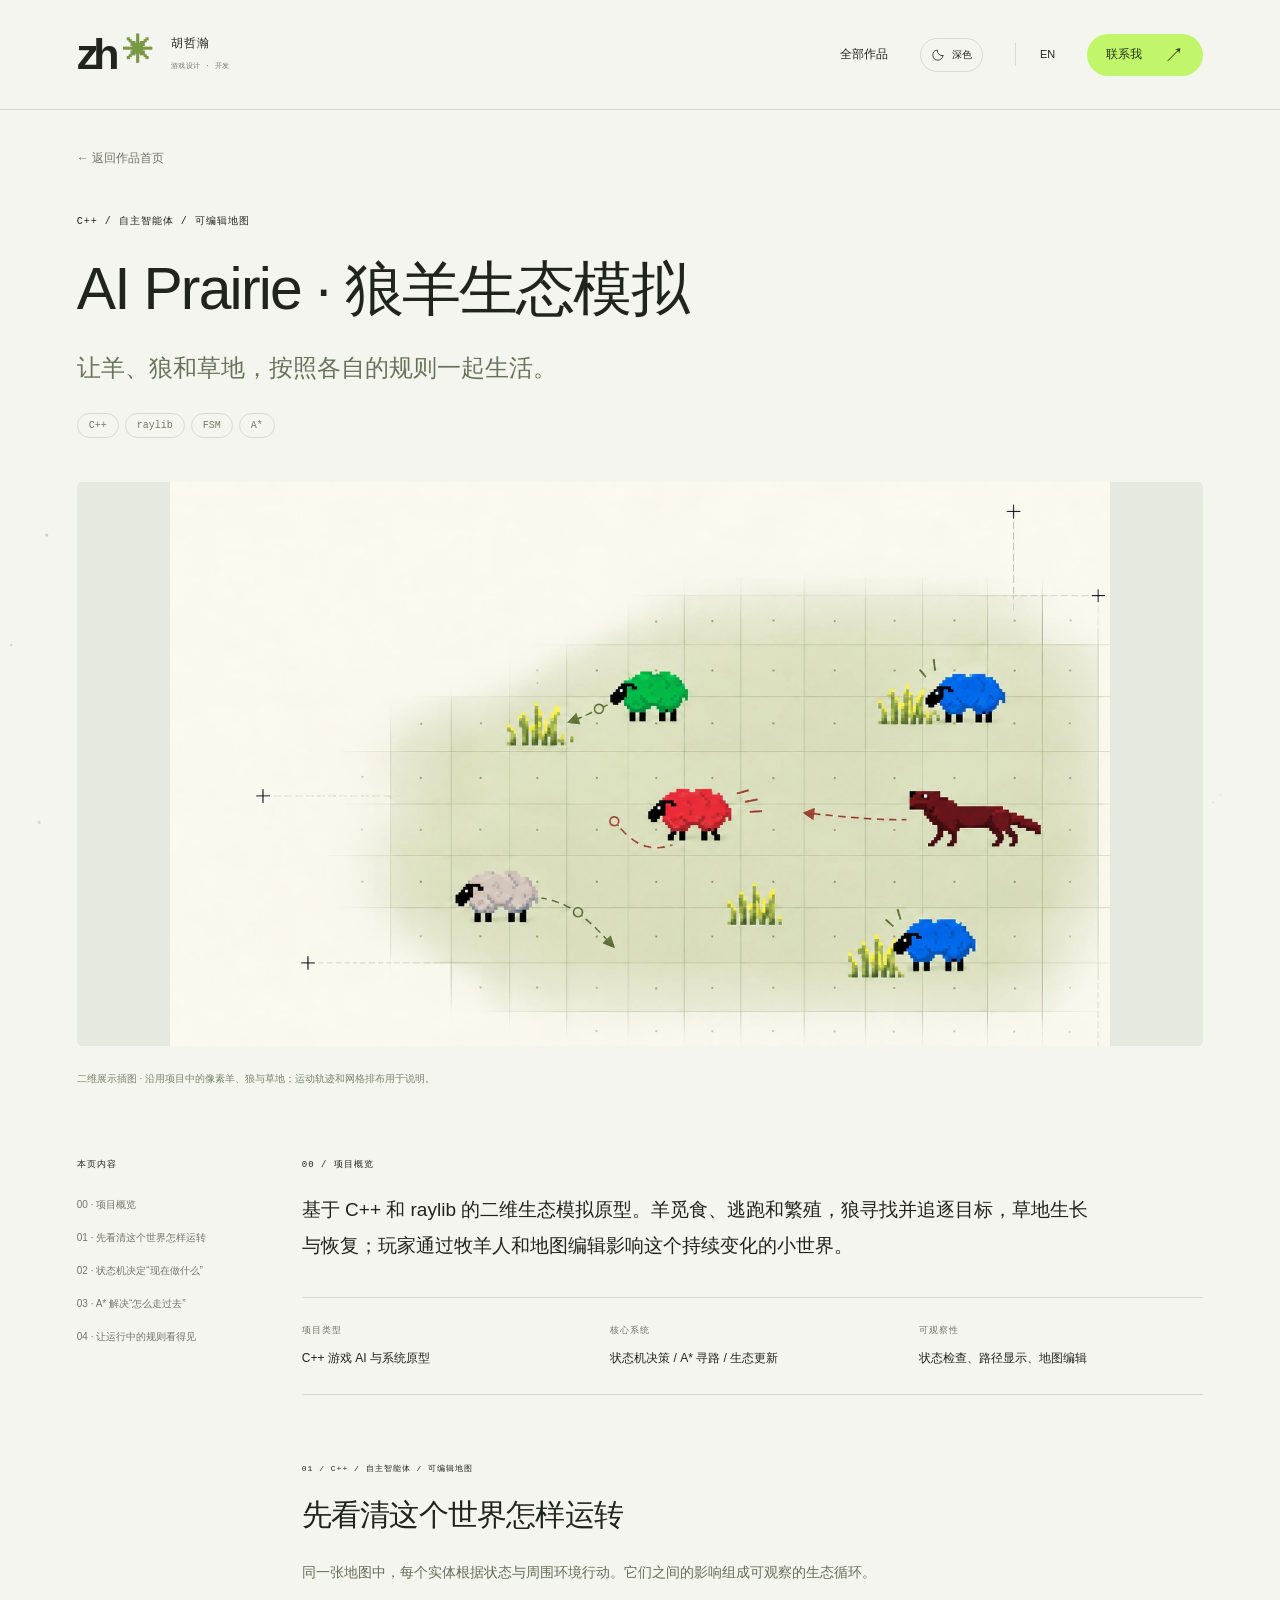
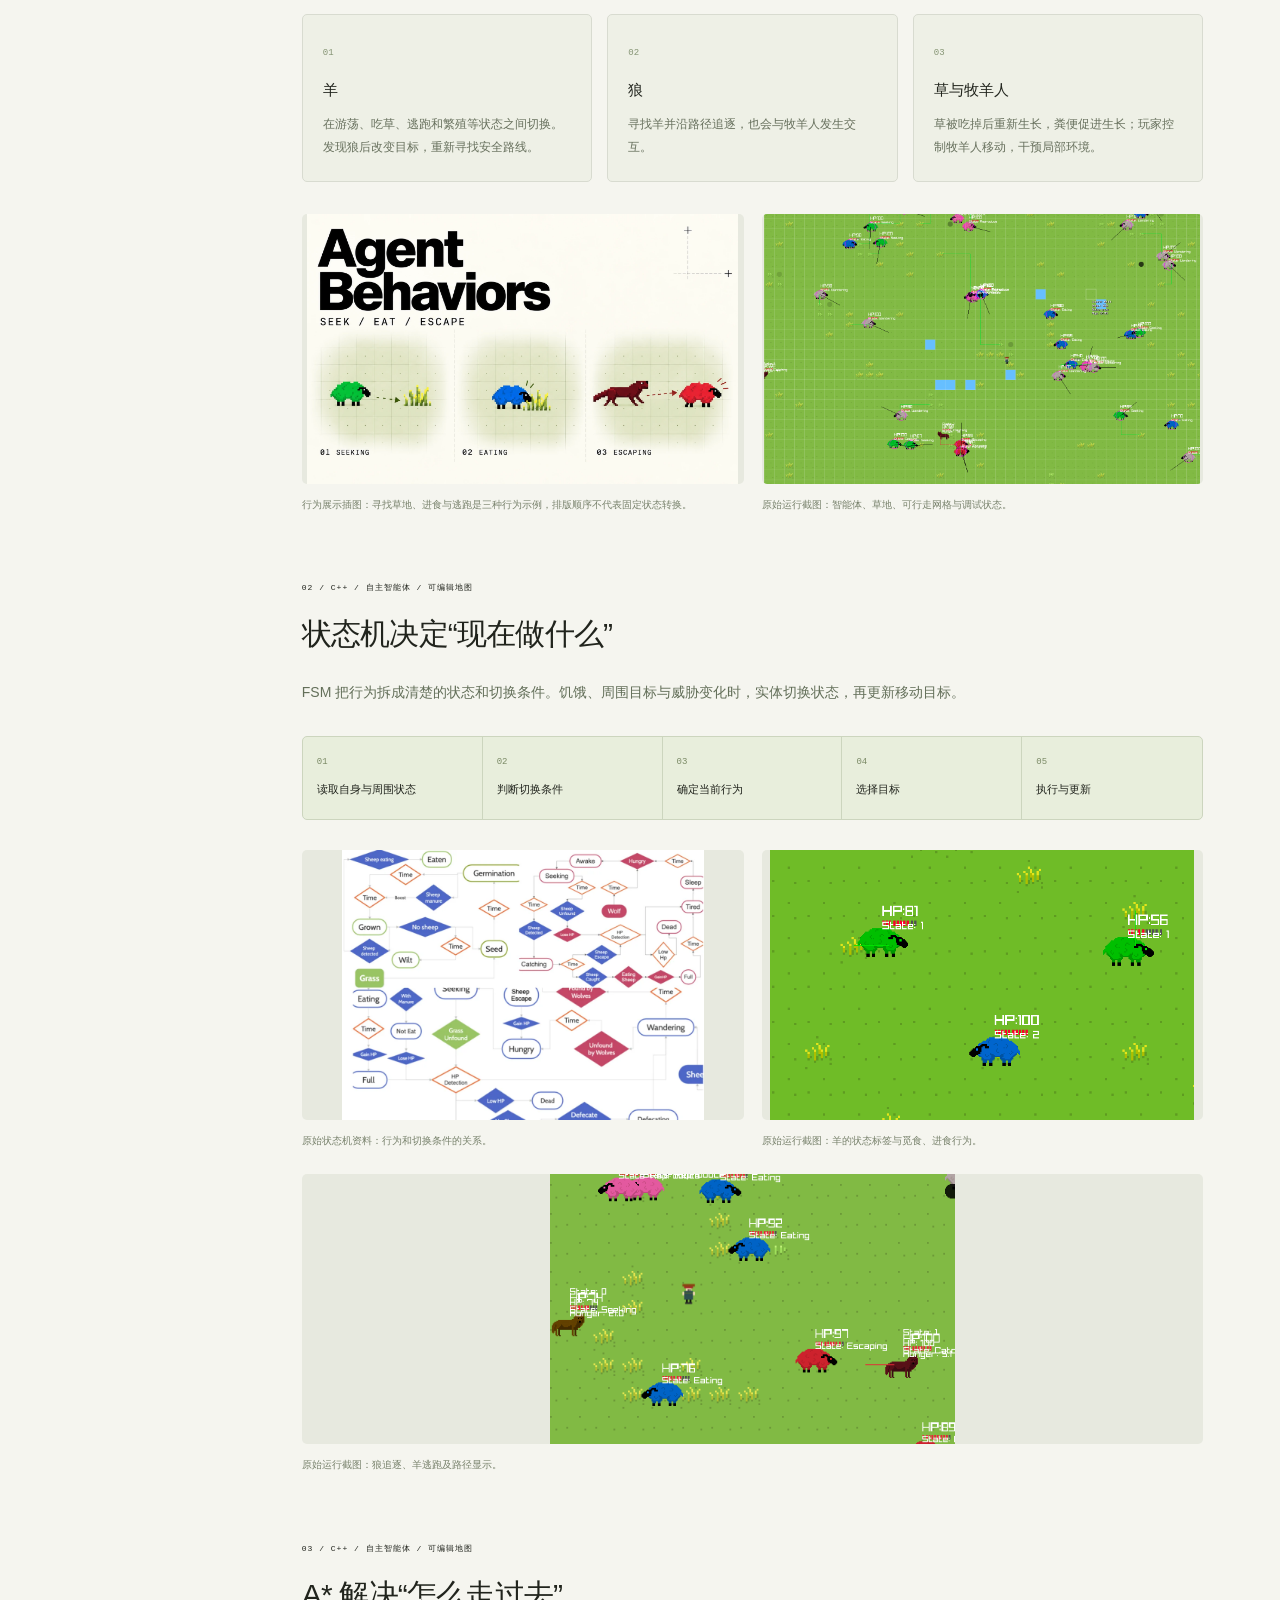
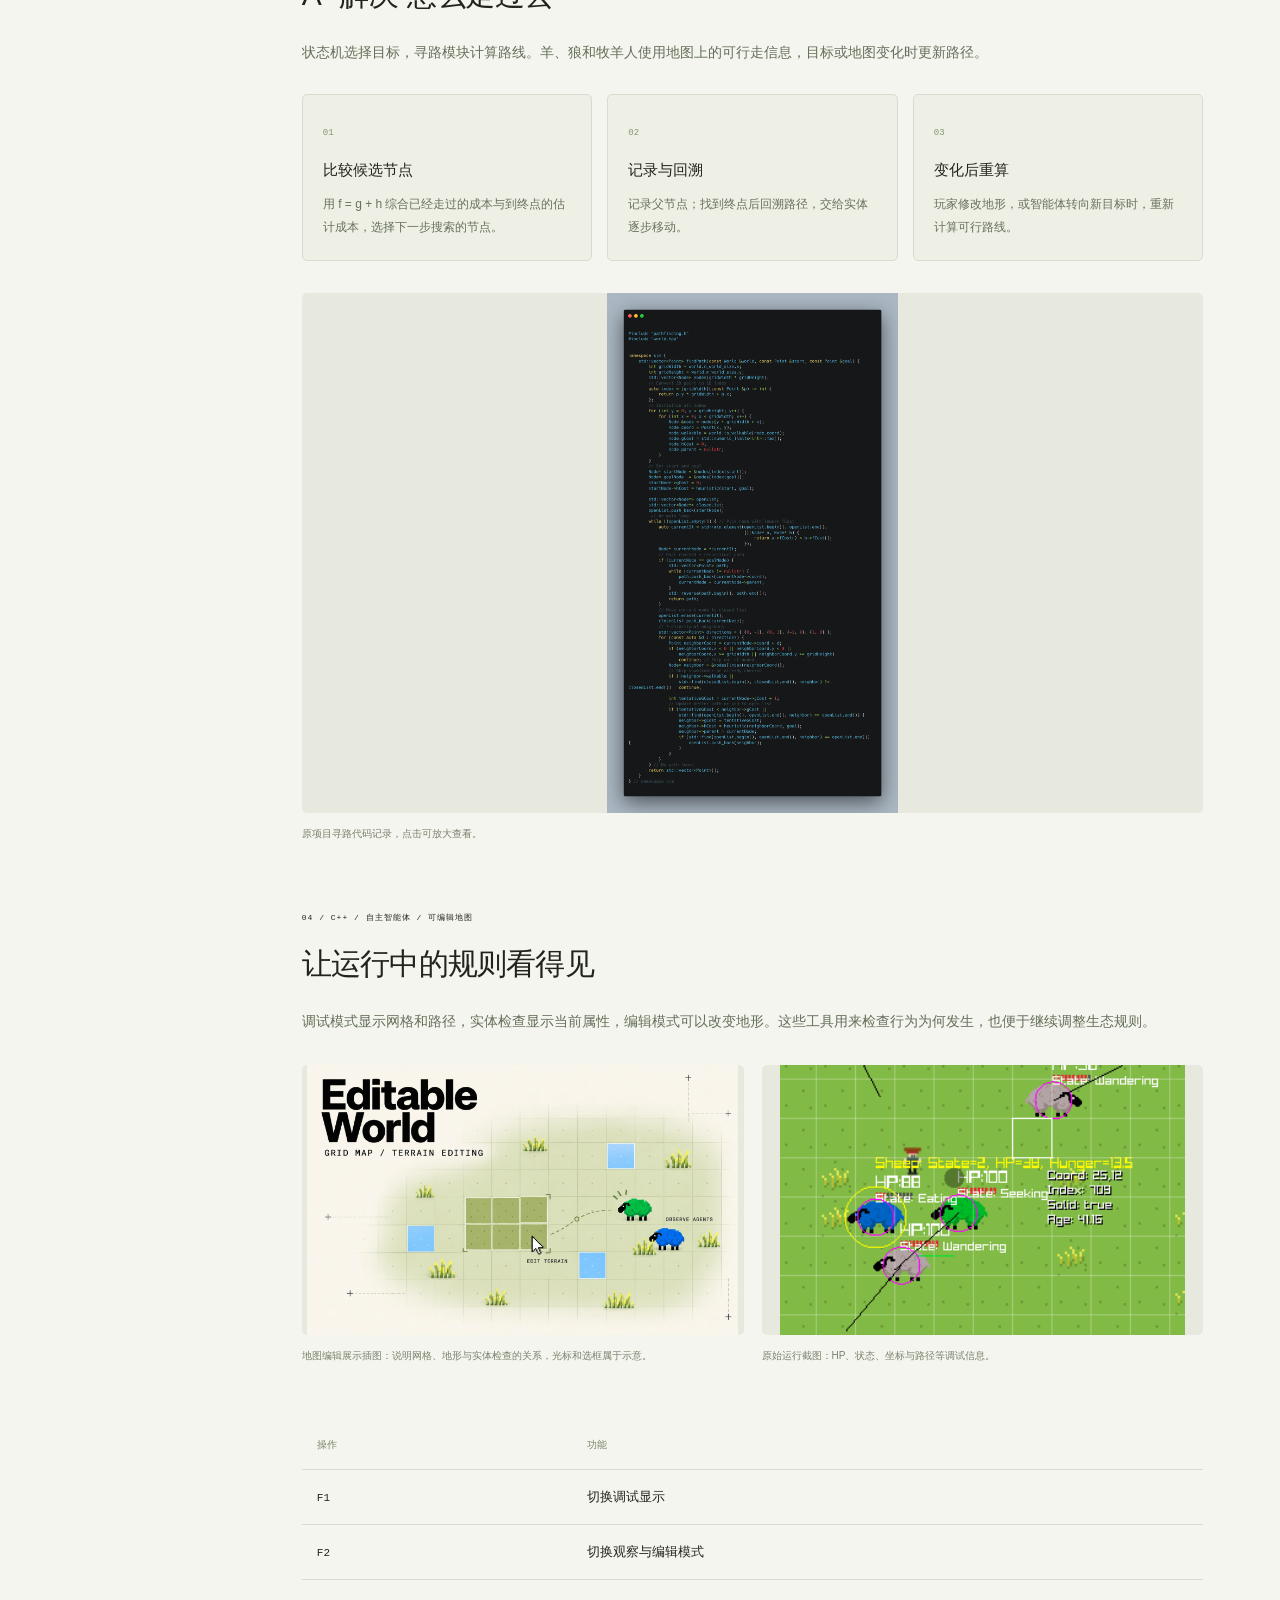
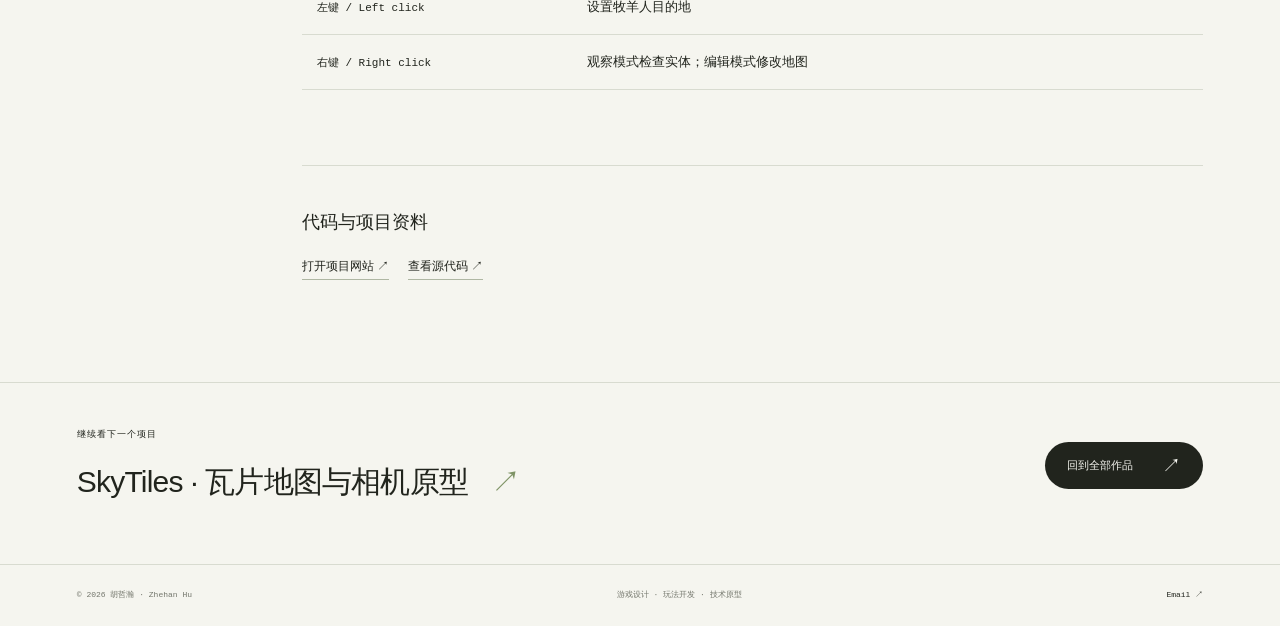
==== commit e22107ce: "同步八个详情页、项目顺序与视频分组" ====
--- a/projects/ai-prairie.html
+++ b/projects/ai-prairie.html
@@ -1,5 +1,5 @@
 <!doctype html>
-<html lang="zh-CN"><head><meta charset="utf-8"><meta name="viewport" content="width=device-width,initial-scale=1"><meta name="theme-color" content="#f5f5ef"><meta name="description" content="基于 C++ 和 raylib 的二维生态模拟原型。羊觅食、逃跑和繁殖，狼寻找并追逐目标，草地生长与恢复；玩家通过牧羊人和地图编辑影响这个持续变化的小世界。"><meta property="og:title" content="AI Prairie · 狼羊生态模拟 · 胡哲瀚"><meta property="og:description" content="让羊、狼和草地，按照各自的规则一起生活。"><title>AI Prairie · 狼羊生态模拟 · 胡哲瀚的作品集</title><link rel="icon" type="image/svg+xml" href="../assets/icon.svg"><script src="../theme.js"></script><link rel="stylesheet" href="../style.css"><link rel="stylesheet" href="../project.css?v=d116f0516fcc"></head>
+<html lang="zh-CN"><head><meta charset="utf-8"><meta name="viewport" content="width=device-width,initial-scale=1"><meta name="theme-color" content="#f5f5ef"><meta name="description" content="基于 C++ 和 raylib 的二维生态模拟原型。羊觅食、逃跑和繁殖，狼寻找并追逐目标，草地生长与恢复；玩家通过牧羊人和地图编辑影响这个持续变化的小世界。"><meta property="og:title" content="AI Prairie · 狼羊生态模拟 · 胡哲瀚"><meta property="og:description" content="让羊、狼和草地，按照各自的规则一起生活。"><title>AI Prairie · 狼羊生态模拟 · 胡哲瀚的作品集</title><link rel="icon" type="image/svg+xml" href="../assets/icon.svg"><script src="../theme.js"></script><link rel="stylesheet" href="../style.css"><link rel="stylesheet" href="../project.css?v=20450fecf004"></head>
 <body data-project="prairie"><canvas id="ambient" class="ambient-layer" aria-hidden="true"></canvas><div id="case-app"><a class="skip" href="#overview">跳到项目内容</a><header class="header wrap case-header"><a class="brand" href="../index.html" aria-label="返回作品首页"><span class="brand-symbol">zh<span>✳</span></span><span class="brand-name">胡哲瀚<br><small>游戏设计 · 开发</small></span></a><nav aria-label="主导航"><a href="../index.html#work">全部作品</a><button class="theme-toggle" type="button" data-theme-toggle aria-label="切换到深色模式" aria-pressed="false"><svg class="theme-moon" viewBox="0 0 24 24" aria-hidden="true"><path d="M20.5 13.2A8.7 8.7 0 0 1 10.8 3.5a8.7 8.7 0 1 0 9.7 9.7Z"/></svg><svg class="theme-sun" viewBox="0 0 24 24" aria-hidden="true"><circle cx="12" cy="12" r="3.5"/><path d="M12 2v2m0 16v2M2 12h2m16 0h2M5 5l1.4 1.4m11.2 11.2L19 19M5 19l1.4-1.4M17.6 6.4 19 5"/></svg><span data-theme-label>深色</span></button><button class="language" id="case-language" type="button" aria-label="Switch to English">EN</button><a class="contact-nav" href="../index.html#contact"><span>联系我</span><span aria-hidden="true">↗</span></a></nav></header>
     <main><div class="case-top wrap"><a class="case-back" href="../index.html#work">← 返回作品首页</a><div class="eyebrow">C++ / 自主智能体 / 可编辑地图</div><h1>AI Prairie · 狼羊生态模拟</h1><p class="case-summary">让羊、狼和草地，按照各自的规则一起生活。</p><div class="tags"><span class="tag">C++</span><span class="tag">raylib</span><span class="tag">FSM</span><span class="tag">A*</span></div></div>
     <div class="case-hero wrap "><figure class="case-figure"><button class="zoom-image" type="button" data-full-src="../assets/projects/prairie-hero-display.webp" data-caption="二维展示插图 · 沿用项目中的像素羊、狼与草地；运动轨迹和网格排布用于说明。" aria-label="放大图片: 二维展示插图 · 沿用项目中的像素羊、狼与草地；运动轨迹和网格排布用于说明。"><img src="../assets/projects/prairie-hero-display.webp" alt="二维展示插图 · 沿用项目中的像素羊、狼与草地；运动轨迹和网格排布用于说明。" style="object-position:50% 50%" fetchpriority="high" decoding="async"><span aria-hidden="true">放大图片 ↗</span></button><figcaption>二维展示插图 · 沿用项目中的像素羊、狼与草地；运动轨迹和网格排布用于说明。</figcaption></figure></div>
@@ -9,4 +9,4 @@
     
     <section class="case-resources"><h2>代码与项目资料</h2><div class="project-links"><a href="https://ecosystemhu.creght.site/" target="_blank" rel="noopener noreferrer">打开项目网站 ↗</a><a href="https://github.com/siempre-2004/EcoSystem_VisualStudio" target="_blank" rel="noopener noreferrer">查看源代码 ↗</a></div></section></div></div>
     <section class="case-next wrap"><div><div class="eyebrow">继续看下一个项目</div><a class="case-next-title" href="./skytiles.html">SkyTiles · 瓦片地图与相机原型 <span aria-hidden="true">↗</span></a></div><a class="button dark" href="../index.html#work">回到全部作品 <span aria-hidden="true">↗</span></a></section></main>
-    <footer class="footer wrap"><span>© 2026 胡哲瀚 · Zhehan Hu</span><span>游戏设计 · 玩法开发 · 技术原型</span><a href="mailto:huzhehanhuzhehan@gmail.com">Email ↗</a></footer></div><dialog id="image-dialog" class="image-dialog" aria-labelledby="lightbox-caption"><div class="lightbox-toolbar"><span id="lightbox-count"></span><button type="button" id="lightbox-close" aria-label="关闭图片">×</button></div><img id="lightbox-image" alt=""><p id="lightbox-caption"></p><div class="lightbox-nav"><button id="lightbox-prev" type="button" aria-label="上一张图片">←</button><button id="lightbox-next" type="button" aria-label="下一张图片">→</button></div></dialog><script src="../covers.js?v=e9cef81536c8" defer></script><script src="../project-data.js?v=9798db0cb8c9" defer></script><script src="../project.js?v=ecdb178aaa9c" defer></script><script src="../ambient.js" defer></script></body></html>+    <footer class="footer wrap"><span>© 2026 胡哲瀚 · Zhehan Hu</span><span>游戏设计 · 玩法开发 · 技术原型</span><a href="mailto:huzhehanhuzhehan@gmail.com">Email ↗</a></footer></div><dialog id="image-dialog" class="image-dialog" aria-labelledby="lightbox-caption"><div class="lightbox-toolbar"><span id="lightbox-count"></span><button type="button" id="lightbox-close" aria-label="关闭图片">×</button></div><img id="lightbox-image" alt=""><p id="lightbox-caption"></p><div class="lightbox-nav"><button id="lightbox-prev" type="button" aria-label="上一张图片">←</button><button id="lightbox-next" type="button" aria-label="下一张图片">→</button></div></dialog><script src="../covers.js?v=e9cef81536c8" defer></script><script src="../project-data.js?v=7d10e9a30721" defer></script><script src="../project.js?v=e5fd0677e956" defer></script><script src="../ambient.js" defer></script></body></html>
--- a/project.css
+++ b/project.css
@@ -21,3 +21,13 @@
 .case-video-title{font-size:12px;line-height:1.5}
 .case-video-duration{font:10px var(--mono);margin-left:auto;white-space:nowrap;opacity:.7}
 @media(max-width:760px){.case-video-tabs{grid-template-columns:repeat(2,minmax(0,1fr));gap:10px}.case-video-tab{padding:14px 12px;gap:9px}}
+
+/* Portrait field recordings sit beside their selectable descriptions. */
+.case-section-footage{margin:30px 0}
+.case-section-footage .case-video-player{min-width:0}
+.case-section-footage .case-figure video{display:block;height:auto;max-height:620px;object-fit:contain}
+.case-section-footage.is-portrait{display:grid;grid-template-columns:minmax(0,320px) minmax(0,1fr);align-items:start;gap:24px}
+.case-section-footage.is-portrait .case-video-tabs{grid-template-columns:1fr;margin-top:0}
+.case-section-footage.is-portrait .case-video-tab{display:grid;grid-template-columns:18px minmax(0,1fr) auto;gap:7px 12px;padding:18px}
+.case-video-summary{grid-column:2/-1;font-size:11px;line-height:1.8;opacity:.8}
+@media(max-width:760px){.case-section-footage.is-portrait{grid-template-columns:1fr;gap:20px}.case-section-footage.is-portrait .case-video-player{width:min(100%,320px);justify-self:center}.case-section-footage.is-portrait .case-video-tabs{grid-template-columns:repeat(2,minmax(0,1fr))}.case-section-footage.is-portrait .case-video-tab{display:flex;gap:9px;padding:14px 12px}.case-section-footage.is-portrait .case-video-index,.case-section-footage.is-portrait .case-video-summary{display:none}}
